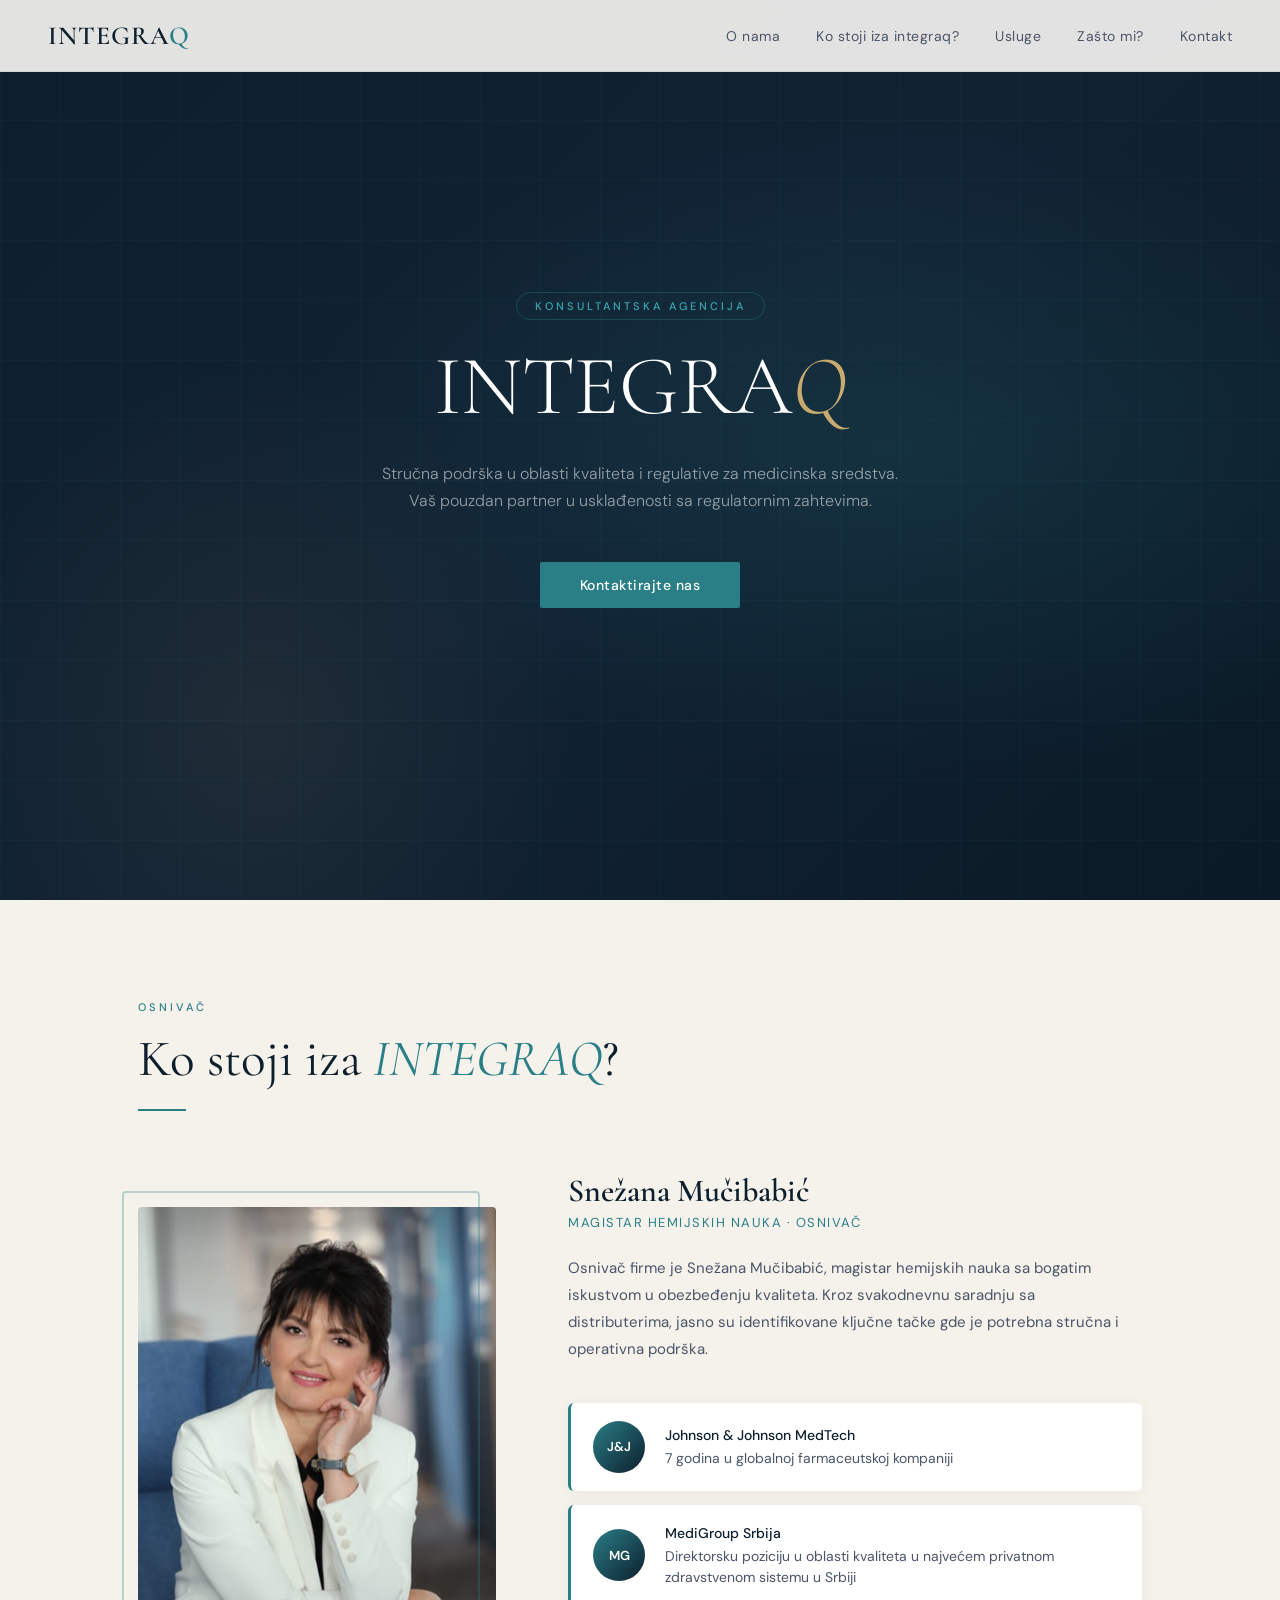
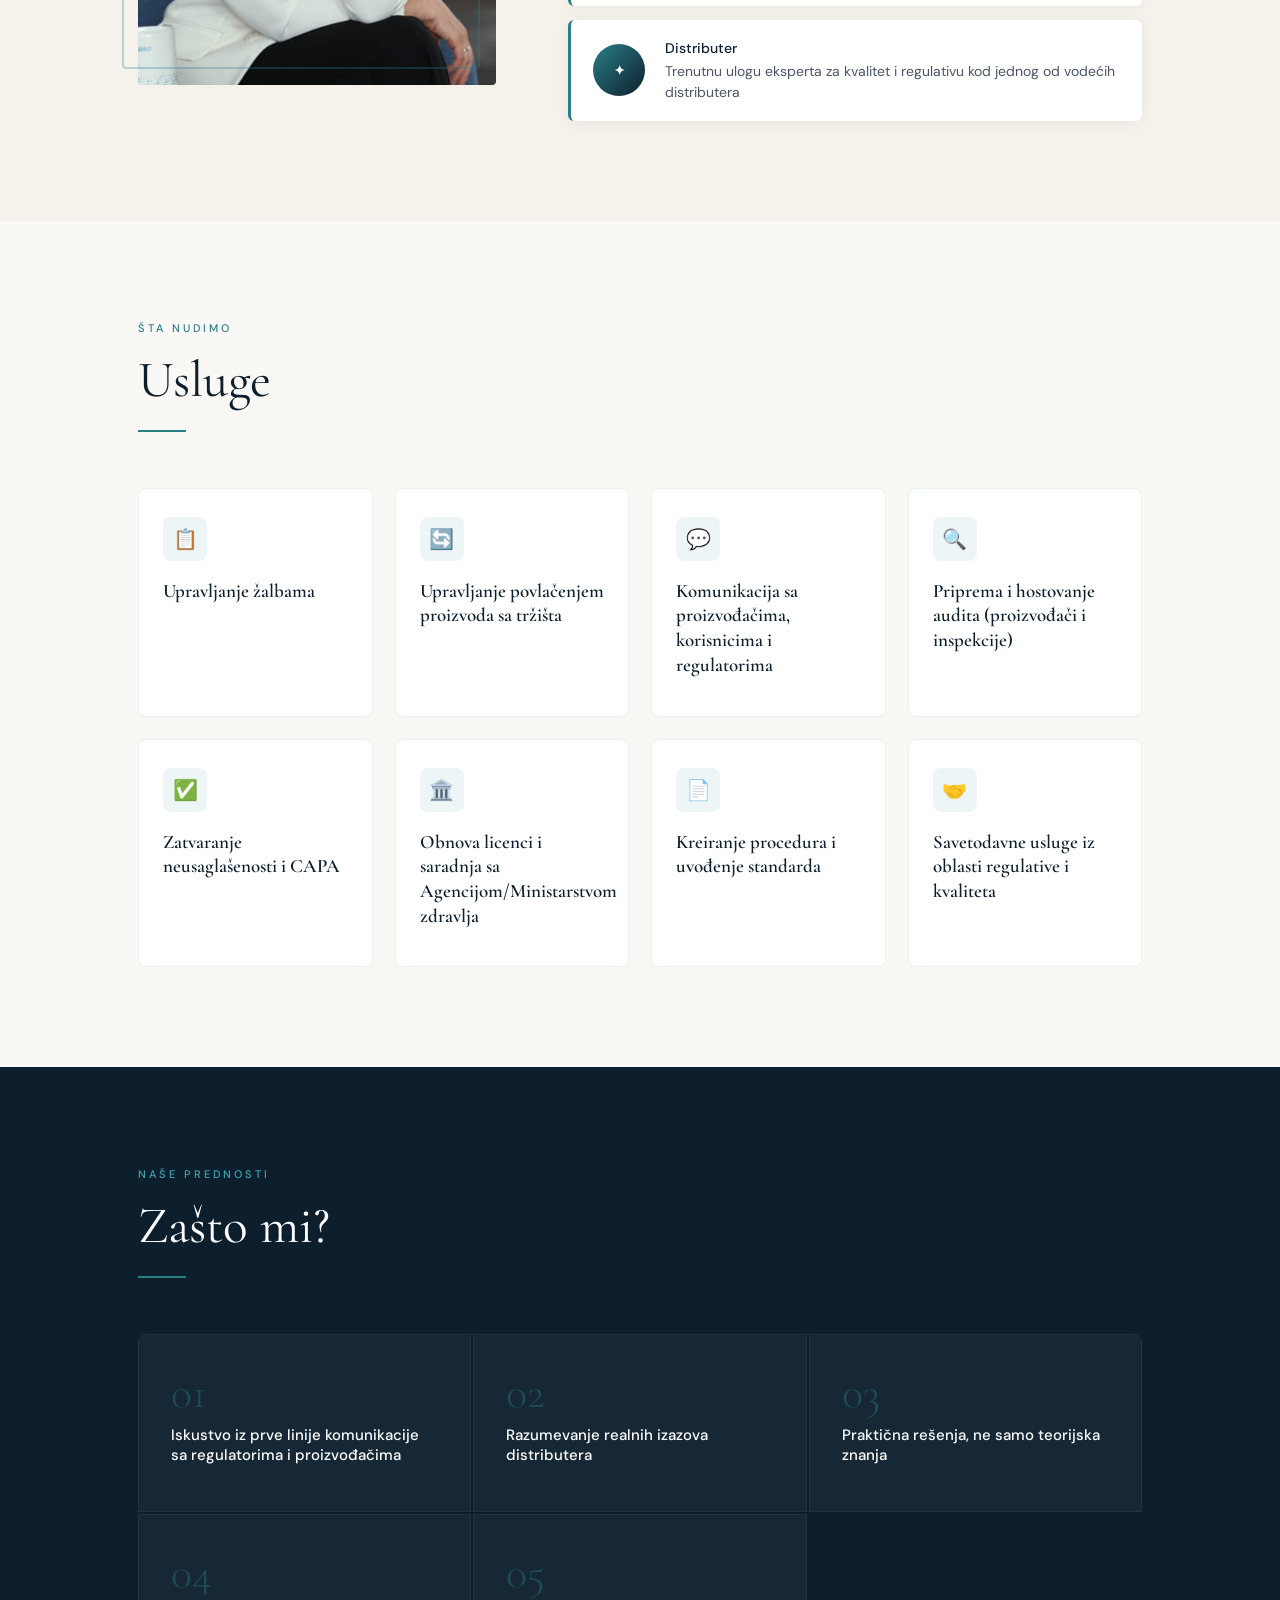
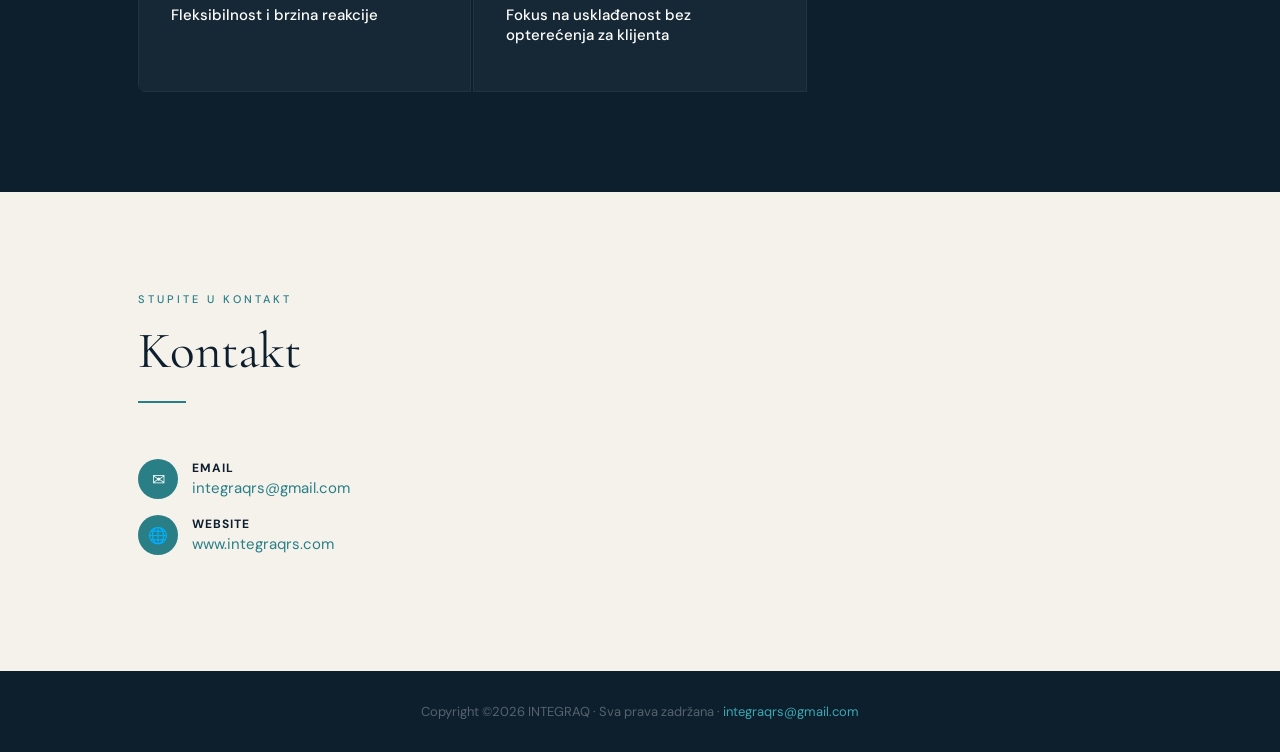
==== index.html @ f55387a4 "Update index.html" ====
<!DOCTYPE html>
<html lang="sr">
<head>
  <!-- Google tag (gtag.js) -->
<script async src="https://www.googletagmanager.com/gtag/js?id=G-PWTQ1GJMKE"></script>
<script>
  window.dataLayer = window.dataLayer || [];
  function gtag(){dataLayer.push(arguments);}
  gtag('js', new Date());

  gtag('config', 'G-PWTQ1GJMKE');
</script>
  <meta charset="UTF-8">
  <meta name="viewport" content="width=device-width, initial-scale=1.0">
  <!--PRIMARY SEO-->
  <title>Integraq – Konsultantska agencija za kvalitet medicinskih sredstava | Beograd</title>
  <meta name="description" content="INTEGRAQ je konsultantska agencija u Beogradu specijalizovana za kvalitet i regulativu medicinskih sredstava. Upravljanje žalbama, CAPA, auditi, obnova licenci i usklađenost sa MDR/IVDR. Kontakt: integraqrs@gmail.com">
  <meta name="keywords" content="medicinska sredstva konsultant Beograd, regulativa medicinska sredstva Srbija, MDR IVDR konsultant, upravljanje kvalitetom medicinska sredstva, CAPA medicinska sredstva, audit medicinska sredstva Beograd, registracija medicinskih sredstava Srbija, QMS medicinska sredstva, INTEGRAQ">
  <meta name="author" content="Snežana Mučibabić – INTEGRAQ">
  <meta name="robots" content="index, follow">
  <meta name="language" content="Serbian">
  <link rel="canonical" href="https://www.integraqrs.com/">
  <!-- OPEN GRAPH -->
  <meta property="og:type" content="website">
  <meta property="og:url" content="https://www.integraqrs.com/">
  <meta property="og:title" content="INTEGRAQ – Konsultantska agencija za medicinska sredstva | Beograd">
  <meta property="og:description" content="Stručna podrška u oblasti kvaliteta i regulative za medicinska sredstva. Vaš pouzdan partner u usklađenosti sa regulatornim zahtevima – Beograd, Srbija.">
  <meta property="og:image" content="https://www.integraqrs.com/slike/integraq_logo.jpg">
  <meta property="og:image:width" content="1200">
  <meta property="og:image:height" content="630">
  <meta property="og:locale" content="sr_RS">
  <meta property="og:site_name" content="INTEGRAQ">
  <!-- TWITTER CARD -->
  <meta name="twitter:card" content="summary_large_image">
  <meta name="twitter:title" content="INTEGRAQ – Konsultantska agencija za medicinska sredstva | Beograd">
  <meta name="twitter:description" content="Stručna podrška u oblasti kvaliteta i regulative za medicinska sredstva. Beograd, Srbija.">
  <meta name="twitter:image" content="https://www.integraqrs.com/slike/integraq_logo.jpg">
 
  <!-- GEO TAGS -->
  <meta name="geo.region" content="RS-00">
  <meta name="geo.placename" content="Beograd, Srbija">
  <meta name="geo.position" content="44.8176;20.4633">
  <meta name="ICBM" content="44.8176, 20.4633">
   <!-- STRUCTURED DATA: LocalBusiness + ProfessionalService -->
  <script type="application/ld+json">
  {
    "@context": "https://schema.org",
    "@graph": [
      {
        "@type": ["ProfessionalService", "LocalBusiness"],
        "@id": "https://www.integraqrs.com/#business",
        "name": "INTEGRAQ Konsultantska agencija",
        "alternateName": "INTEGRAQ",
        "description": "Konsultantska agencija specijalizovana za kvalitet i regulativu medicinskih sredstava. Usluge: upravljanje žalbama, povlačenje proizvoda sa tržišta, priprema audita, zatvaranje neusaglašenosti i CAPA, obnova licenci i saradnja sa Agencijom za lekove i Ministarstvom zdravlja Srbije.",
        "url": "https://www.integraqrs.com",
        "email": "integraqrs@gmail.com",
        "founder": {
          "@type": "Person",
          "name": "Snežana Mučibabić",
          "jobTitle": "Osnivač i glavni konsultant",
          "description": "Magistar hemijskih nauka sa iskustvom u Johnson & Johnson MedTech i MediGroup Srbija"
        },
        "address": {
          "@type": "PostalAddress",
          "addressLocality": "Beograd",
          "addressRegion": "Beograd",
          "addressCountry": "RS"
        },
        "areaServed": [
          { "@type": "Country", "name": "Srbija" },
          { "@type": "City", "name": "Beograd" }
        ],
        "knowsAbout": [
          "MDR – EU Medical Device Regulation",
          "IVDR – In Vitro Diagnostic Regulation",
          "ISO 13485",
          "GMP / GDP",
          "Regulativa medicinskih sredstava Srbija"
        ],
        "image": "https://www.integraqrs.com/slike/integraq_logo.jpg",
        "logo": "https://www.integraqrs.com/slike/integraq_logo_icon.png",
        "sameAs": ["https://www.integraqrs.carrd.co"],
        "inLanguage": "sr"
      },
      {
        "@type": "WebSite",
        "@id": "https://www.integraqrs.com/#website",
        "url": "https://www.integraqrs.com",
        "name": "INTEGRAQ",
        "description": "Konsultantska agencija za kvalitet i regulativu medicinskih sredstava – Beograd, Srbija",
        "inLanguage": "sr",
        "publisher": { "@id": "https://www.integraqrs.com/#business" }
      }
    ]
  }
  </script>
  
  <link rel="icon" type="image/png" href="slike/integraq_logo_icon.png">
  <link rel="stylesheet" href="style.css">
  <link rel="preconnect" href="https://fonts.googleapis.com">
  <link href="https://fonts.googleapis.com/css2?family=Cormorant+Garamond:ital,wght@0,300;0,400;0,600;1,300;1,400&family=DM+Sans:wght@300;400;500&display=swap" rel="stylesheet">
</head>
<body>

<nav id="navbar">
  <a class="nav-brand" href="#oNama">INTEGRA<span>Q</span></a>
  <ul class="nav-links" id="navLinks">
    <li><a href="#oNama">O nama</a></li>
    <li><a href="#koStoji">Ko stoji iza integraq?</a></li>
    <li><a href="#usluge">Usluge</a></li>
    <li><a href="#zastoMi">Zašto mi?</a></li>
    <li><a href="#kontakt">Kontakt</a></li>
  </ul>
  <button class="hamburger" id="hamburger" aria-label="Menu">
    <span></span><span></span><span></span>
  </button>
</nav>

<!-- O NAMA -->
<section id="oNama">
  <div class="hero-bg"></div>
  <div class="hero-grid"></div>
  <div class="hero-content">
    <div class="hero-eyebrow">Konsultantska agencija</div>
    <h1 class="hero-title">INTEGRA<em>Q</em></h1>
    <p class="hero-sub">
      Stručna podrška u oblasti kvaliteta i regulative za medicinska sredstva.<br>
      Vaš pouzdan partner u usklađenosti sa regulatornim zahtevima.
    </p>
    <a href="#kontakt" class="hero-cta">Kontaktirajte nas</a>
  </div>
</section>

<!-- KO STOJI -->
<section id="koStoji">
  <div class="section-inner">
    <div class="section-label">Osnivač</div>
    <h2 class="section-title">Ko stoji iza <em>INTEGRAQ</em>?</h2>
    <div class="divider"></div>
    <div class="founder-grid">
      <div class="founder-photo-wrap">
        <img src="slike/sneza.jpg" alt="Snežana Mučibabić" class="founder-photo"
          onerror="this.style.display='none';this.nextElementSibling.style.display='flex';">
        <div class="founder-photo-placeholder">👩‍🔬</div>
      </div>
      <div>
        <div class="founder-name">Snežana Mučibabić</div>
        <div class="founder-role">Magistar hemijskih nauka · Osnivač</div>
        <p class="founder-bio">
          Osnivač firme je Snežana Mučibabić, magistar hemijskih nauka sa bogatim iskustvom u obezbeđenju kvaliteta. Kroz svakodnevnu saradnju sa distributerima, jasno su identifikovane ključne tačke gde je potrebna stručna i operativna podrška.
        </p>
        <div class="exp-cards">
          <div class="exp-card">
            <img src="" class="exp-logo" alt="J&J"
              onerror="this.style.display='none';this.nextElementSibling.style.display='flex';">
            <div class="exp-logo-placeholder" style="display:none;">J&amp;J</div>
            <div class="exp-text">
              <strong>Johnson &amp; Johnson MedTech</strong>
              7 godina u globalnoj farmaceutskoj kompaniji
            </div>
          </div>
          <div class="exp-card">
            <img src="" class="exp-logo" alt="MediGroup"
              onerror="this.style.display='none';this.nextElementSibling.style.display='flex';">
            <div class="exp-logo-placeholder" style="display:none;">MG</div>
            <div class="exp-text">
              <strong>MediGroup Srbija</strong>
              Direktorsku poziciju u oblasti kvaliteta u najvećem privatnom zdravstvenom sistemu u Srbiji
            </div>
          </div>
          <div class="exp-card">
            <img src="slike/Warranty.png" class="exp-logo" alt="Distributer"
              onerror="this.style.display='none';this.nextElementSibling.style.display='flex';">
            <div class="exp-logo-placeholder" style="display:none;">✦</div>
            <div class="exp-text">
              <strong>Distributer</strong>
              Trenutnu ulogu eksperta za kvalitet i regulativu kod jednog od vodećih distributera
            </div>
          </div>
        </div>
      </div>
    </div>
  </div>
</section>

<!-- USLUGE -->
<section id="usluge">
  <div class="section-inner">
    <div class="section-label">Šta nudimo</div>
    <h2 class="section-title">Usluge</h2>
    <div class="divider"></div>
    <div class="services-grid">
      <div class="service-card">
        <div class="service-icon">📋</div>
        <div class="service-name">Upravljanje žalbama</div>

      </div>
      <div class="service-card">
        <div class="service-icon">🔄</div>
        <div class="service-name">Upravljanje povlačenjem proizvoda sa tržišta</div>
      </div>
      <div class="service-card">
        <div class="service-icon">💬</div>
        <div class="service-name">Komunikacija sa proizvođačima, korisnicima i regulatorima</div>
      </div>
      <div class="service-card">
        <div class="service-icon">🔍</div>
        <div class="service-name">Priprema i hostovanje audita (proizvođači i inspekcije)</div>
      </div>
      <div class="service-card">
        <div class="service-icon">✅</div>
        <div class="service-name">Zatvaranje neusaglašenosti i CAPA</div>
      </div>
      <div class="service-card">
        <div class="service-icon">🏛️</div>
        <div class="service-name">Obnova licenci i saradnja sa Agencijom/Ministarstvom zdravlja</div>
      </div>
      <div class="service-card">
        <div class="service-icon">📄</div>
        <div class="service-name">Kreiranje procedura i uvođenje standarda</div>
      </div>
      <div class="service-card">
        <div class="service-icon">🤝</div>
        <div class="service-name">Savetodavne usluge iz oblasti regulative i kvaliteta</div>
      </div>
    </div>
  </div>
</section>

<!-- ZASTO MI -->
<section id="zastoMi">
  <div class="section-inner">
    <div class="section-label">Naše prednosti</div>
    <h2 class="section-title">Zašto mi?</h2>
    <div class="divider"></div>
    <div class="why-grid">
      <div class="why-item">
        <div class="why-num">01</div>
        <div class="why-title">Iskustvo iz prve linije komunikacije sa regulatorima i proizvođačima</div>
        <p class="why-desc"></p>
      </div>
      <div class="why-item">
        <div class="why-num">02</div>
        <div class="why-title">Razumevanje realnih izazova distributera</div>
        <p class="why-desc"></p>
      </div>
      <div class="why-item">
        <div class="why-num">03</div>
        <div class="why-title">Praktična rešenja, ne samo teorijska znanja</div>
        <p class="why-desc"></p>
      </div>
      <div class="why-item">
        <div class="why-num">04</div>
        <div class="why-title">Fleksibilnost i brzina reakcije</div>
        <p class="why-desc"></p>
      </div>
      <div class="why-item">
        <div class="why-num">05</div>
        <div class="why-title">Fokus na usklađenost bez opterećenja za klijenta</div>
        <p class="why-desc"></p>
      </div>
    </div>
  </div>
</section>

<!-- KONTAKT -->
<section id="kontakt">
  <div class="section-inner">
    <div class="section-label">Stupite u kontakt</div>
    <h2 class="section-title">Kontakt</h2>
    <div class="divider"></div>
    <div class="contact-layout">
      <div>
        <div class="contact-detail">
          <div class="contact-icon">✉</div>
          <div class="contact-detail-text">
            <strong>Email</strong>
            <a href="mailto:integraqrs@gmail.com">integraqrs@gmail.com</a>
          </div>
        </div>
        <div class="contact-detail">
          <div class="contact-icon">🌐</div>
          <div class="contact-detail-text">
            <strong>Website</strong>
            <a href="https://www.integraqrs.com" target="_blank">www.integraqrs.com</a>
          </div>
        </div>
      </div>


    </div>
  </div>
</section>

<footer>
  <p>Copyright ©2026 INTEGRAQ · Sva prava zadržana · <a  href="mailto:integraqrs@gmail.com" target="_blank">integraqrs@gmail.com</a></p>
</footer>

<script>

</script>

<script src="script.js"></script>
</body>
</html>
---- style.css ----
:root {
      --navy: #0d1f2d;
      --teal: #2a7f87;
      --teal-light: #3aa8b2;
      --cream: #f5f1eb;
      --warm-white: #faf8f5;
      --gold: #c8a96e;
      --text-mid: #4a5568;
    }
    * { margin: 0; padding: 0; box-sizing: border-box; }
    html { scroll-behavior: smooth; }
    body { font-family: 'DM Sans', sans-serif; background: var(--warm-white); color: var(--navy); overflow-x: hidden; }

    nav {
      position: fixed; top: 0; left: 0; right: 0; z-index: 100;
      padding: 0 48px; height: 72px;
      display: flex; align-items: center; justify-content: space-between;
      background: rgba(250,248,245,0.9); backdrop-filter: blur(12px);
      border-bottom: 1px solid rgba(42,127,135,0.12);
      transition: box-shadow 0.3s;
    }
    nav.scrolled { box-shadow: 0 4px 32px rgba(13,31,45,0.08); }
    .nav-brand { font-family: 'Cormorant Garamond', serif; font-size: 26px; font-weight: 600; color: var(--navy); letter-spacing: 1px; text-decoration: none; }
    .nav-brand span { color: var(--teal); }
    .nav-links { display: flex; gap: 36px; list-style: none; }
    .nav-links a { text-decoration: none; font-size: 14px; color: var(--text-mid); letter-spacing: 0.5px; position: relative; transition: color 0.2s; }
    .nav-links a::after { content: ''; position: absolute; bottom: -3px; left: 0; width: 0; height: 1.5px; background: var(--teal); transition: width 0.25s ease; }
    .nav-links a:hover { color: var(--teal); }
    .nav-links a:hover::after { width: 100%; }
    .hamburger { display: none; flex-direction: column; gap: 5px; cursor: pointer; background: none; border: none; padding: 4px; }
    .hamburger span { display: block; width: 24px; height: 2px; background: var(--navy); }

    #oNama { min-height: 100vh; display: flex; align-items: center; justify-content: center; position: relative; overflow: hidden; background: var(--navy); }
    .hero-bg { position: absolute; inset: 0; background: radial-gradient(ellipse 80% 60% at 70% 50%, rgba(42,127,135,0.18) 0%, transparent 60%), radial-gradient(ellipse 50% 80% at 20% 80%, rgba(200,169,110,0.08) 0%, transparent 50%), linear-gradient(135deg, #0d1f2d 0%, #112233 50%, #0a1a26 100%); }
    .hero-grid { position: absolute; inset: 0; background-image: linear-gradient(rgba(42,127,135,0.06) 1px, transparent 1px), linear-gradient(90deg, rgba(42,127,135,0.06) 1px, transparent 1px); background-size: 60px 60px; }
    .hero-content { position: relative; z-index: 2; text-align: center; padding: 0 24px; max-width: 760px; animation: heroFade 1.2s ease both; }
    @keyframes heroFade { from { opacity: 0; transform: translateY(32px); } to { opacity: 1; transform: translateY(0); } }
    .hero-eyebrow { display: inline-block; font-size: 11px; font-weight: 500; letter-spacing: 3px; text-transform: uppercase; color: var(--teal-light); margin-bottom: 20px; border: 1px solid rgba(42,127,135,0.4); padding: 6px 18px; border-radius: 20px; }
    .hero-title { font-family: 'Cormorant Garamond', serif; font-size: clamp(48px,7vw,84px); font-weight: 300; color: #fff; line-height: 1.1; margin-bottom: 28px; letter-spacing: -0.5px; }
    .hero-title em { font-style: italic; color: var(--gold); }
    .hero-sub { font-size: 16px; color: rgba(255,255,255,0.55); line-height: 1.7; max-width: 540px; margin: 0 auto 48px; font-weight: 300; }
    .hero-cta { display: inline-block; background: var(--teal); color: #fff; text-decoration: none; padding: 14px 40px; font-size: 14px; font-weight: 500; letter-spacing: 0.5px; border-radius: 2px; transition: background 0.2s, transform 0.2s; }
    .hero-cta:hover { background: var(--teal-light); transform: translateY(-2px); }
    @keyframes bob { 0%,100% { transform: translateX(-50%) translateY(0); } 50% { transform: translateX(-50%) translateY(6px); } }

    section { padding: 100px 0; }
    .section-inner { max-width: 1100px; margin: 0 auto; padding: 0 48px; }
    .section-label { font-size: 11px; font-weight: 500; letter-spacing: 3px; text-transform: uppercase; color: var(--teal); margin-bottom: 16px; }
    .section-title { font-family: 'Cormorant Garamond', serif; font-size: clamp(36px,4vw,54px); font-weight: 400; color: var(--navy); line-height: 1.15; margin-bottom: 20px; }
    .section-title em { font-style: italic; color: var(--teal); }
    .divider { width: 48px; height: 2px; background: var(--teal); margin: 16px 0 32px; }

    #koStoji { background: var(--cream); }
    .founder-grid { display: grid; grid-template-columns: 1fr 1.6fr; gap: 72px; align-items: center; margin-top: 60px; }
    .founder-photo-wrap { position: relative; }
    .founder-photo-wrap::before { content: ''; position: absolute; top: -16px; left: -16px; right: 16px; bottom: 16px; border: 2px solid var(--teal); border-radius: 4px; opacity: 0.3; }
    .founder-photo { width: 100%; aspect-ratio: 3/4; object-fit: cover; object-position: top; border-radius: 4px; display: block; }
    .founder-photo-placeholder { width: 100%; aspect-ratio: 3/4; background: linear-gradient(135deg, #c8d8e0 0%, #a8c4cc 100%); border-radius: 4px; display: none; align-items: center; justify-content: center; font-size: 64px; }
    .founder-name { font-family: 'Cormorant Garamond', serif; font-size: 32px; font-weight: 600; color: var(--navy); margin-bottom: 4px; }
    .founder-role { font-size: 13px; color: var(--teal); letter-spacing: 1.5px; text-transform: uppercase; margin-bottom: 24px; }
    .founder-bio { font-size: 15px; color: var(--text-mid); line-height: 1.8; margin-bottom: 40px; }
    .exp-cards { display: flex; flex-direction: column; gap: 14px; }
    .exp-card { display: flex; align-items: center; gap: 20px; background: white; border-radius: 6px; padding: 18px 22px; border-left: 3px solid var(--teal); box-shadow: 0 2px 16px rgba(13,31,45,0.05); transition: transform 0.2s, box-shadow 0.2s; }
    .exp-card:hover { transform: translateX(4px); box-shadow: 0 4px 24px rgba(13,31,45,0.1); }
    .exp-logo { width: 52px; height: 52px; border-radius: 50%; object-fit: contain; background: #f0f0f0; padding: 6px; flex-shrink: 0; }
    .exp-logo-placeholder { width: 52px; height: 52px; border-radius: 50%; background: linear-gradient(135deg, var(--teal), var(--navy)); flex-shrink: 0; display: flex; align-items: center; justify-content: center; color: white; font-weight: 600; font-size: 13px; }
    .exp-text { font-size: 14px; color: var(--text-mid); line-height: 1.5; }
    .exp-text strong { display: block; color: var(--navy); font-weight: 500; margin-bottom: 2px; }

    #usluge { background: var(--warm-white); }
    .services-grid { display: grid; grid-template-columns: repeat(4,1fr); gap: 22px; margin-top: 56px; }
    .service-card { background: white; border-radius: 8px; padding: 28px 24px; border: 1px solid rgba(42,127,135,0.1); position: relative; overflow: hidden; transition: transform 0.25s, box-shadow 0.25s; }
    .service-card::before { content: ''; position: absolute; top: 0; left: 0; right: 0; height: 3px; background: linear-gradient(90deg, var(--teal), var(--teal-light)); transform: scaleX(0); transform-origin: left; transition: transform 0.3s ease; }
    .service-card:hover { transform: translateY(-5px); box-shadow: 0 16px 40px rgba(13,31,45,0.1); }
    .service-card:hover::before { transform: scaleX(1); }
    .service-icon { width: 44px; height: 44px; background: rgba(42,127,135,0.08); border-radius: 8px; display: flex; align-items: center; justify-content: center; margin-bottom: 18px; font-size: 20px; }
    .service-name { font-family: 'Cormorant Garamond', serif; font-size: 19px; font-weight: 600; color: var(--navy); margin-bottom: 10px; line-height: 1.3; }
    .service-desc { font-size: 13px; color: var(--text-mid); line-height: 1.7; }

    #zastoMi { background: var(--navy); }
    #zastoMi .section-label { color: var(--teal-light); }
    #zastoMi .section-title { color: white; }
    #zastoMi .divider { background: var(--teal); }
    .why-grid { display: grid; grid-template-columns: repeat(3,1fr); gap: 2px; margin-top: 56px; border-radius: 8px; overflow: hidden; }
    .why-item { background: rgba(255,255,255,0.04); padding: 36px 32px; border: 1px solid rgba(255,255,255,0.05); transition: background 0.2s; }
    .why-item:hover { background: rgba(42,127,135,0.1); }
    .why-num { font-family: 'Cormorant Garamond', serif; font-size: 44px; font-weight: 300; color: var(--teal); opacity: 0.4; line-height: 1; margin-bottom: 10px; }
    .why-title { font-size: 15px; font-weight: 500; color: white; margin-bottom: 10px; }
    .why-desc { font-size: 13px; color: rgba(255,255,255,0.45); line-height: 1.7; }

    #kontakt { background: var(--cream);}
    .contact-layout { display: grid; grid-template-columns: 1fr 1fr; gap: 80px; margin-top: 56px; align-items: start; }
    .contact-intro { font-size: 15px; color: var(--text-mid); line-height: 1.8; margin-bottom: 36px; }
    .contact-detail { display: flex; align-items: center; gap: 14px; margin-bottom: 16px; }
    .contact-icon { width: 40px; height: 40px; background: var(--teal); border-radius: 50%; display: flex; align-items: center; justify-content: center; color: white; font-size: 16px; flex-shrink: 0; }
    .contact-detail-text { font-size: 15px; color: var(--text-mid); }
    .contact-detail-text strong { display: block; color: var(--navy); font-size: 12px; text-transform: uppercase; letter-spacing: 1px; margin-bottom: 2px; }
    .contact-detail-text a { color: var(--teal); text-decoration: none; }
    .contact-detail-text a:hover { text-decoration: underline; }
    .contact-form { background: white; padding: 40px; border-radius: 8px; box-shadow: 0 4px 32px rgba(13,31,45,0.06); }
    .form-group { margin-bottom: 20px; }
    .form-group label { display: block; font-size: 11px; font-weight: 500; letter-spacing: 1px; text-transform: uppercase; color: var(--text-mid); margin-bottom: 8px; }
    .form-group input, .form-group textarea { width: 100%; padding: 12px 16px; border: 1.5px solid rgba(42,127,135,0.2); border-radius: 4px; font-family: 'DM Sans', sans-serif; font-size: 15px; color: var(--navy); background: var(--warm-white); outline: none; transition: border-color 0.2s; }
    .form-group input:focus, .form-group textarea:focus { border-color: var(--teal); background: white; }
    .form-group textarea { height: 120px; resize: vertical; }
    .btn-send { width: 100%; background: var(--navy); color: white; border: none; padding: 15px; font-family: 'DM Sans', sans-serif; font-size: 13px; font-weight: 500; letter-spacing: 1.5px; text-transform: uppercase; border-radius: 4px; cursor: pointer; transition: background 0.2s; }
    .btn-send:hover { background: var(--teal); }

    footer { background: var(--navy); color: rgba(255,255,255,0.3); text-align: center; padding: 32px; font-size: 13px; }
    footer a { color: var(--teal-light); text-decoration: none; }

    @media (max-width: 900px) {
      .services-grid { grid-template-columns: repeat(2,1fr); }
      .why-grid { grid-template-columns: repeat(2,1fr); }
    }
    @media (max-width: 768px) {
      nav { padding: 0 24px; }
      .nav-links { display: none; position: fixed; top: 72px; left: 0; right: 0; background: var(--warm-white); flex-direction: column; padding: 24px; gap: 20px; border-bottom: 1px solid rgba(42,127,135,0.1); box-shadow: 0 8px 32px rgba(13,31,45,0.1); z-index: 99; }
      .nav-links.open { display: flex; }
      .hamburger { display: flex; }
      .section-inner { padding: 0 24px; }
      section { padding: 72px 0; }
      .founder-grid { grid-template-columns: 1fr; gap: 40px; }
      .founder-photo-wrap { max-width: 280px; margin: 0 auto; }
      .services-grid { grid-template-columns: 1fr; }
      .why-grid { grid-template-columns: 1fr; }
      .contact-layout { grid-template-columns: 1fr; gap: 40px; }
    }
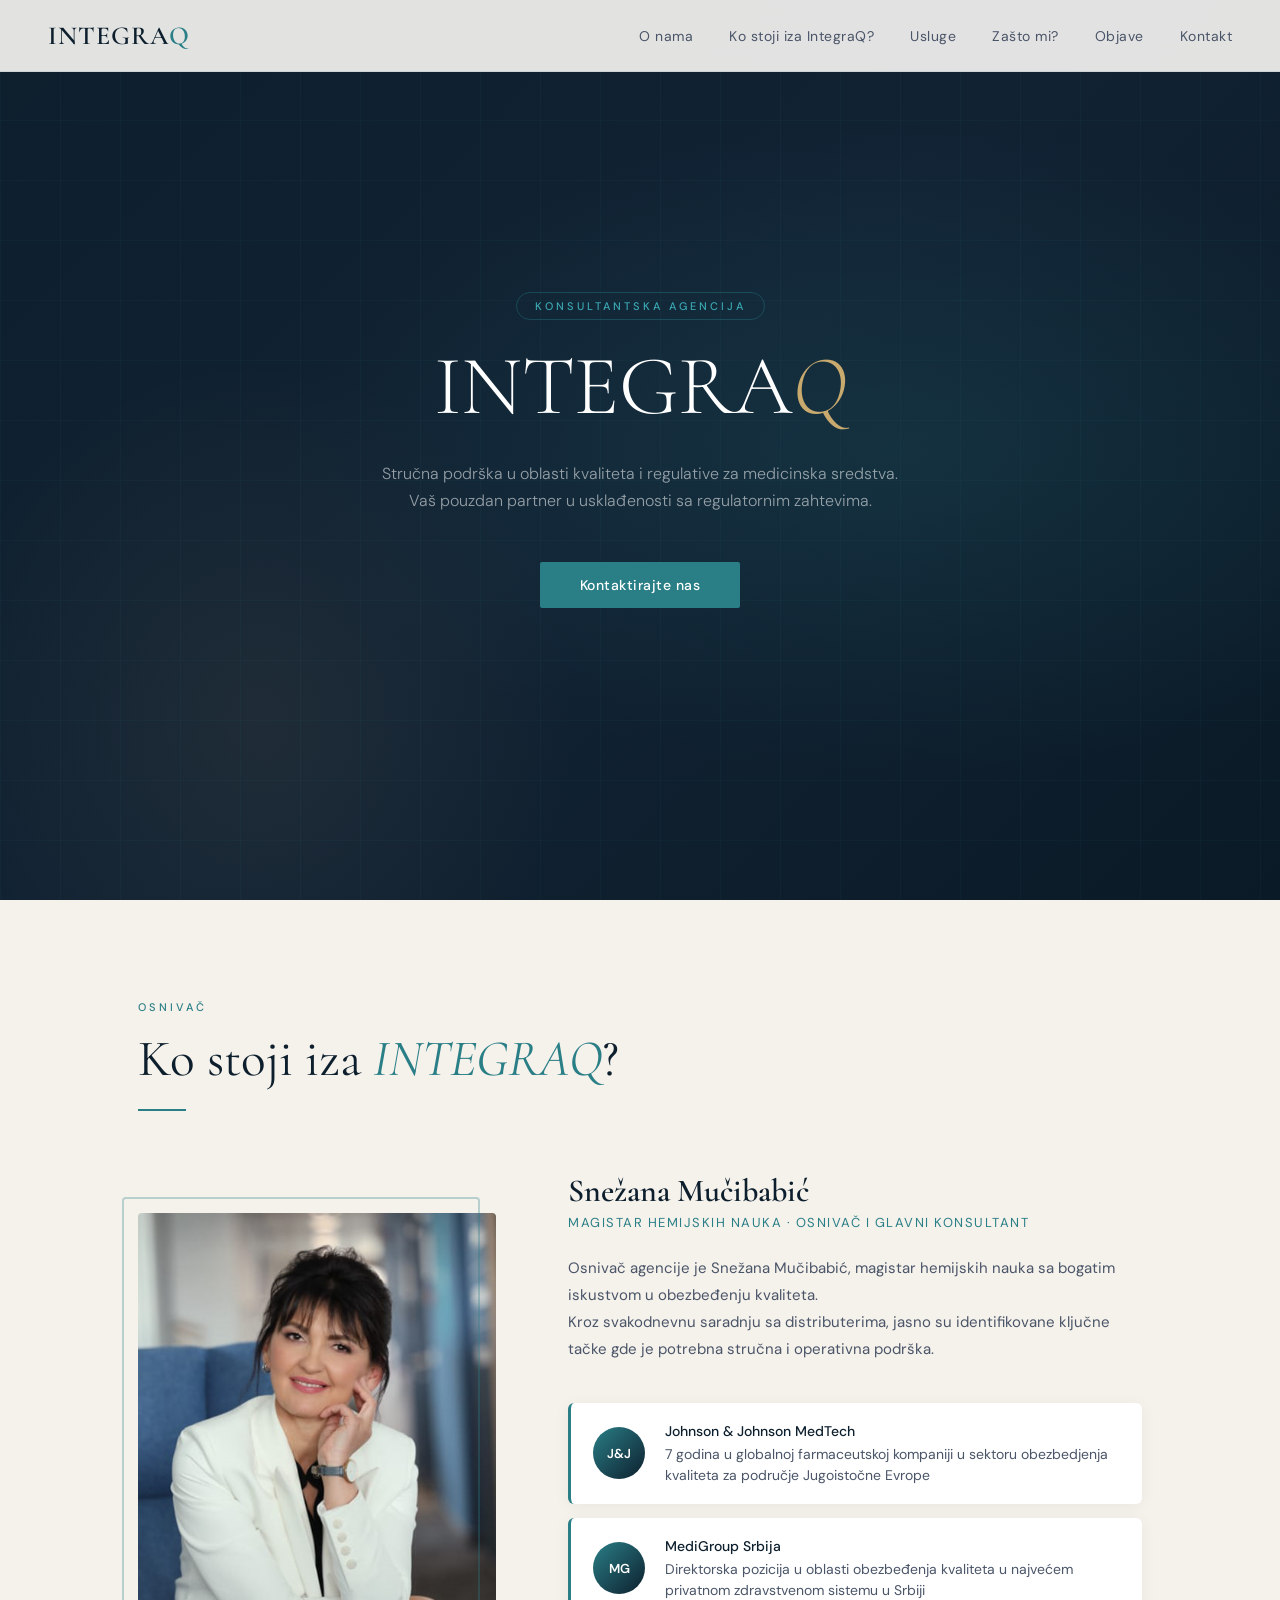
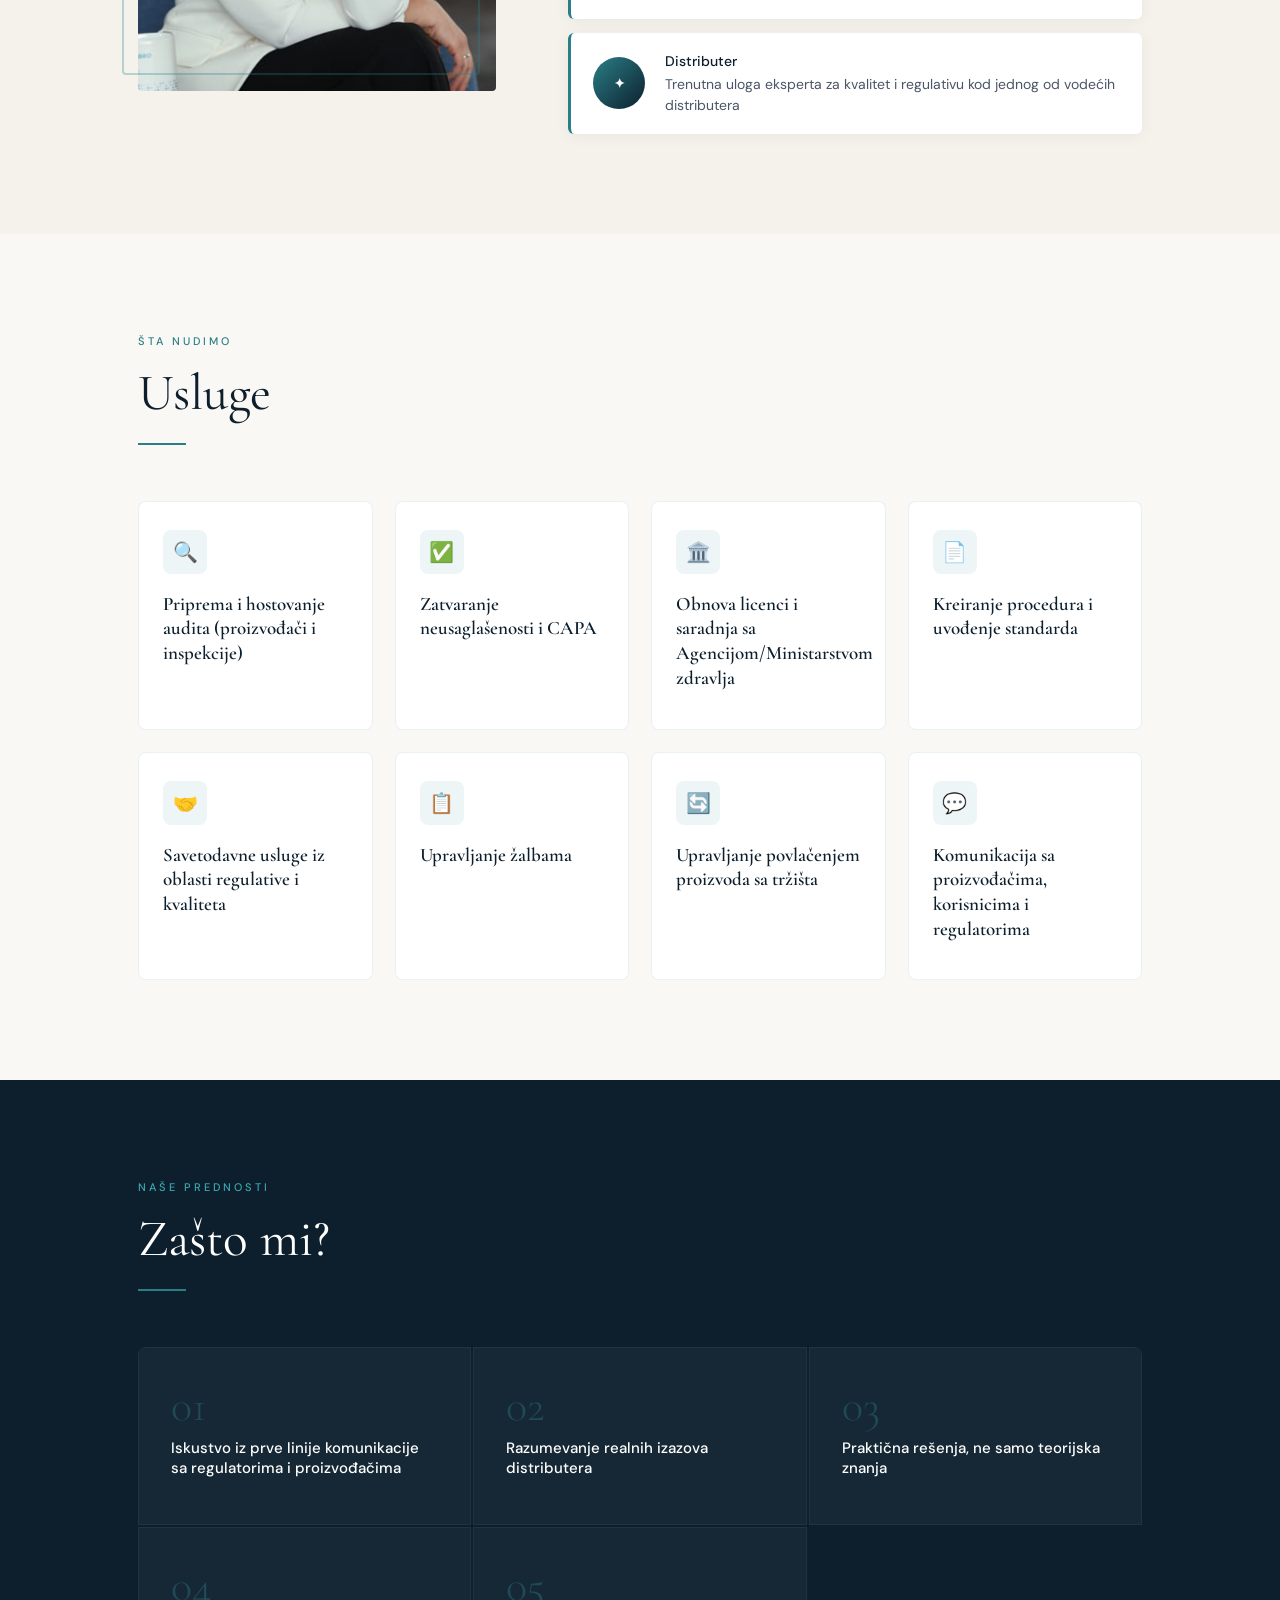
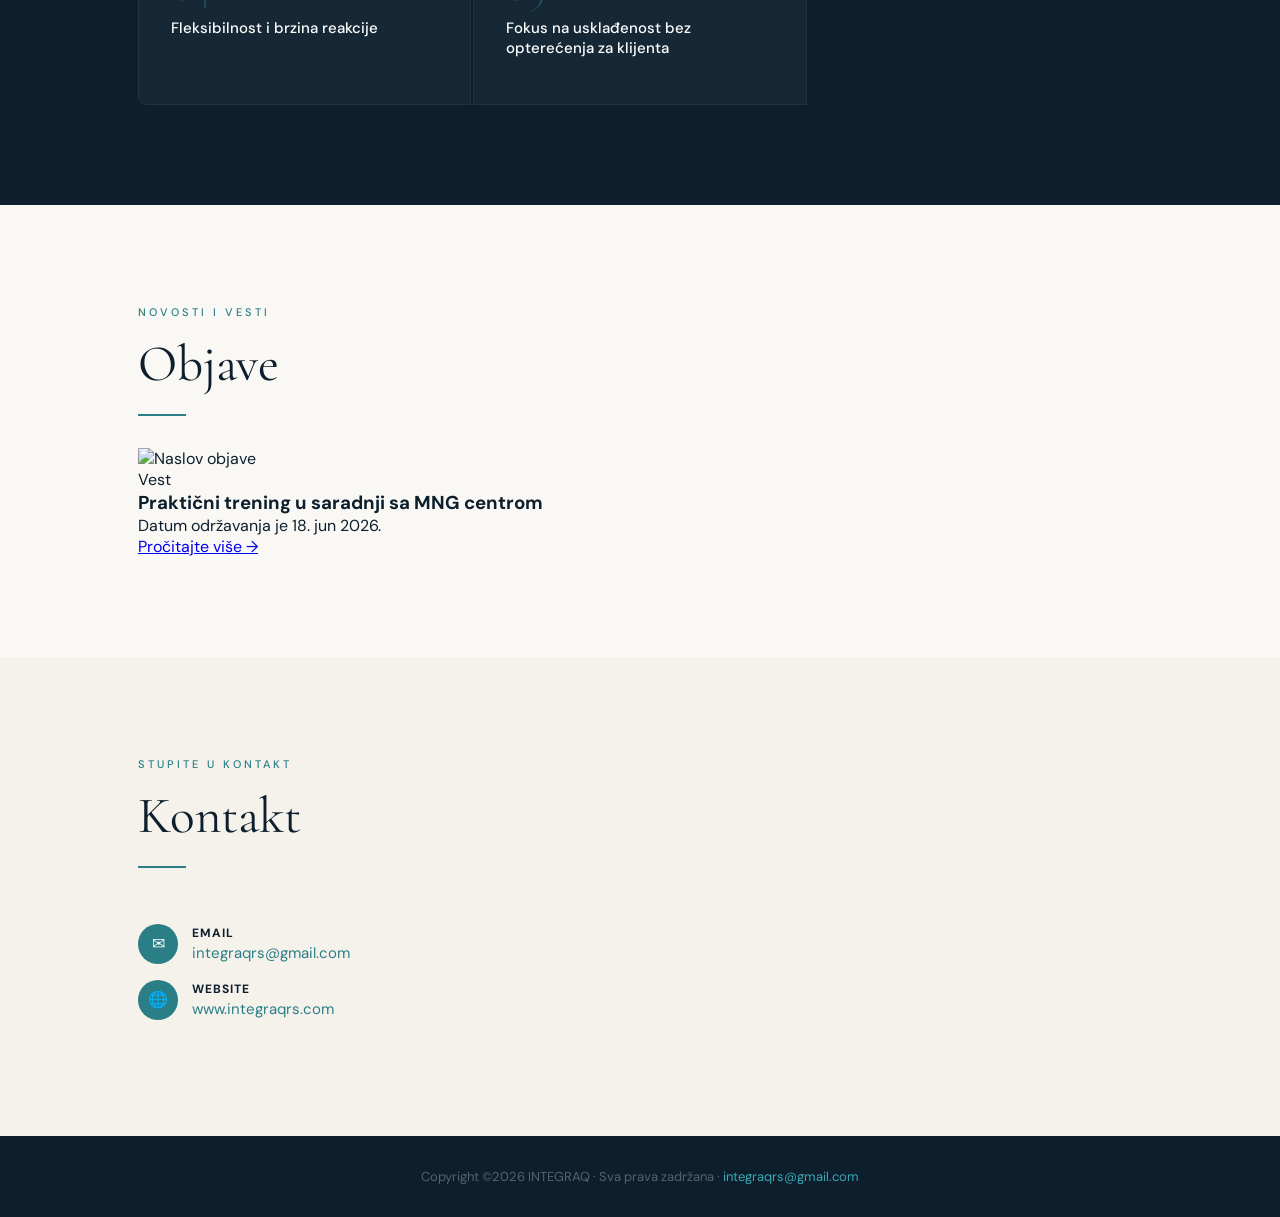
==== commit 795ed5a1: "Update index.html" ====
--- a/index.html
+++ b/index.html
@@ -1,21 +1,24 @@
 <!DOCTYPE html>
 <html lang="sr">
+
 <head>
   <!-- Google tag (gtag.js) -->
-<script async src="https://www.googletagmanager.com/gtag/js?id=G-PWTQ1GJMKE"></script>
-<script>
-  window.dataLayer = window.dataLayer || [];
-  function gtag(){dataLayer.push(arguments);}
-  gtag('js', new Date());
-
-  gtag('config', 'G-PWTQ1GJMKE');
-</script>
+  <script async src="https://www.googletagmanager.com/gtag/js?id=G-PWTQ1GJMKE"></script>
+  <script>
+    window.dataLayer = window.dataLayer || [];
+    function gtag() { dataLayer.push(arguments); }
+    gtag('js', new Date());
+
+    gtag('config', 'G-PWTQ1GJMKE');
+  </script>
   <meta charset="UTF-8">
   <meta name="viewport" content="width=device-width, initial-scale=1.0">
   <!--PRIMARY SEO-->
   <title>Integraq – Konsultantska agencija za kvalitet medicinskih sredstava | Beograd</title>
-  <meta name="description" content="INTEGRAQ je konsultantska agencija u Beogradu specijalizovana za kvalitet i regulativu medicinskih sredstava. Upravljanje žalbama, CAPA, auditi, obnova licenci i usklađenost sa MDR/IVDR. Kontakt: integraqrs@gmail.com">
-  <meta name="keywords" content="medicinska sredstva konsultant Beograd, regulativa medicinska sredstva Srbija, MDR IVDR konsultant, upravljanje kvalitetom medicinska sredstva, CAPA medicinska sredstva, audit medicinska sredstva Beograd, registracija medicinskih sredstava Srbija, QMS medicinska sredstva, INTEGRAQ">
+  <meta name="description"
+    content="INTEGRAQ je konsultantska agencija u Beogradu specijalizovana za kvalitet i regulativu medicinskih sredstava. Upravljanje žalbama, CAPA, auditi, obnova licenci i usklađenost sa MDR/IVDR. Kontakt: integraqrs@gmail.com">
+  <meta name="keywords"
+    content="medicinska sredstva konsultant Beograd, regulativa medicinska sredstva Srbija, MDR IVDR konsultant, upravljanje kvalitetom medicinska sredstva, CAPA medicinska sredstva, audit medicinska sredstva Beograd, registracija medicinskih sredstava Srbija, QMS medicinska sredstva, INTEGRAQ">
   <meta name="author" content="Snežana Mučibabić – INTEGRAQ">
   <meta name="robots" content="index, follow">
   <meta name="language" content="Serbian">
@@ -24,7 +27,8 @@
   <meta property="og:type" content="website">
   <meta property="og:url" content="https://www.integraqrs.com/">
   <meta property="og:title" content="INTEGRAQ – Konsultantska agencija za medicinska sredstva | Beograd">
-  <meta property="og:description" content="Stručna podrška u oblasti kvaliteta i regulative za medicinska sredstva. Vaš pouzdan partner u usklađenosti sa regulatornim zahtevima – Beograd, Srbija.">
+  <meta property="og:description"
+    content="Stručna podrška u oblasti kvaliteta i regulative za medicinska sredstva. Vaš pouzdan partner u usklađenosti sa regulatornim zahtevima – Beograd, Srbija.">
   <meta property="og:image" content="https://www.integraqrs.com/slike/integraq_logo.jpg">
   <meta property="og:image:width" content="1200">
   <meta property="og:image:height" content="630">
@@ -33,15 +37,16 @@
   <!-- TWITTER CARD -->
   <meta name="twitter:card" content="summary_large_image">
   <meta name="twitter:title" content="INTEGRAQ – Konsultantska agencija za medicinska sredstva | Beograd">
-  <meta name="twitter:description" content="Stručna podrška u oblasti kvaliteta i regulative za medicinska sredstva. Beograd, Srbija.">
+  <meta name="twitter:description"
+    content="Stručna podrška u oblasti kvaliteta i regulative za medicinska sredstva. Beograd, Srbija.">
   <meta name="twitter:image" content="https://www.integraqrs.com/slike/integraq_logo.jpg">
- 
+
   <!-- GEO TAGS -->
   <meta name="geo.region" content="RS-00">
   <meta name="geo.placename" content="Beograd, Srbija">
   <meta name="geo.position" content="44.8176;20.4633">
   <meta name="ICBM" content="44.8176, 20.4633">
-   <!-- STRUCTURED DATA: LocalBusiness + ProfessionalService -->
+  <!-- STRUCTURED DATA: LocalBusiness + ProfessionalService -->
   <script type="application/ld+json">
   {
     "@context": "https://schema.org",
@@ -94,212 +99,261 @@
     ]
   }
   </script>
-  
+
   <link rel="icon" type="image/png" href="slike/integraq_logo_icon.png">
   <link rel="stylesheet" href="style.css">
   <link rel="preconnect" href="https://fonts.googleapis.com">
-  <link href="https://fonts.googleapis.com/css2?family=Cormorant+Garamond:ital,wght@0,300;0,400;0,600;1,300;1,400&family=DM+Sans:wght@300;400;500&display=swap" rel="stylesheet">
+  <link
+    href="https://fonts.googleapis.com/css2?family=Cormorant+Garamond:ital,wght@0,300;0,400;0,600;1,300;1,400&family=DM+Sans:wght@300;400;500&display=swap"
+    rel="stylesheet">
 </head>
+
 <body>
 
-<nav id="navbar">
-  <a class="nav-brand" href="#oNama">INTEGRA<span>Q</span></a>
-  <ul class="nav-links" id="navLinks">
-    <li><a href="#oNama">O nama</a></li>
-    <li><a href="#koStoji">Ko stoji iza integraq?</a></li>
-    <li><a href="#usluge">Usluge</a></li>
-    <li><a href="#zastoMi">Zašto mi?</a></li>
-    <li><a href="#kontakt">Kontakt</a></li>
-  </ul>
-  <button class="hamburger" id="hamburger" aria-label="Menu">
-    <span></span><span></span><span></span>
-  </button>
-</nav>
-
-<!-- O NAMA -->
-<section id="oNama">
-  <div class="hero-bg"></div>
-  <div class="hero-grid"></div>
-  <div class="hero-content">
-    <div class="hero-eyebrow">Konsultantska agencija</div>
-    <h1 class="hero-title">INTEGRA<em>Q</em></h1>
-    <p class="hero-sub">
-      Stručna podrška u oblasti kvaliteta i regulative za medicinska sredstva.<br>
-      Vaš pouzdan partner u usklađenosti sa regulatornim zahtevima.
-    </p>
-    <a href="#kontakt" class="hero-cta">Kontaktirajte nas</a>
-  </div>
-</section>
-
-<!-- KO STOJI -->
-<section id="koStoji">
-  <div class="section-inner">
-    <div class="section-label">Osnivač</div>
-    <h2 class="section-title">Ko stoji iza <em>INTEGRAQ</em>?</h2>
-    <div class="divider"></div>
-    <div class="founder-grid">
-      <div class="founder-photo-wrap">
-        <img src="slike/sneza.jpg" alt="Snežana Mučibabić" class="founder-photo"
-          onerror="this.style.display='none';this.nextElementSibling.style.display='flex';">
-        <div class="founder-photo-placeholder">👩‍🔬</div>
-      </div>
-      <div>
-        <div class="founder-name">Snežana Mučibabić</div>
-        <div class="founder-role">Magistar hemijskih nauka · Osnivač</div>
-        <p class="founder-bio">
-          Osnivač firme je Snežana Mučibabić, magistar hemijskih nauka sa bogatim iskustvom u obezbeđenju kvaliteta. Kroz svakodnevnu saradnju sa distributerima, jasno su identifikovane ključne tačke gde je potrebna stručna i operativna podrška.
-        </p>
-        <div class="exp-cards">
-          <div class="exp-card">
-            <img src="" class="exp-logo" alt="J&J"
-              onerror="this.style.display='none';this.nextElementSibling.style.display='flex';">
-            <div class="exp-logo-placeholder" style="display:none;">J&amp;J</div>
-            <div class="exp-text">
-              <strong>Johnson &amp; Johnson MedTech</strong>
-              7 godina u globalnoj farmaceutskoj kompaniji
-            </div>
-          </div>
-          <div class="exp-card">
-            <img src="" class="exp-logo" alt="MediGroup"
-              onerror="this.style.display='none';this.nextElementSibling.style.display='flex';">
-            <div class="exp-logo-placeholder" style="display:none;">MG</div>
-            <div class="exp-text">
-              <strong>MediGroup Srbija</strong>
-              Direktorsku poziciju u oblasti kvaliteta u najvećem privatnom zdravstvenom sistemu u Srbiji
-            </div>
-          </div>
-          <div class="exp-card">
-            <img src="slike/Warranty.png" class="exp-logo" alt="Distributer"
-              onerror="this.style.display='none';this.nextElementSibling.style.display='flex';">
-            <div class="exp-logo-placeholder" style="display:none;">✦</div>
-            <div class="exp-text">
-              <strong>Distributer</strong>
-              Trenutnu ulogu eksperta za kvalitet i regulativu kod jednog od vodećih distributera
-            </div>
-          </div>
-        </div>
-      </div>
-    </div>
-  </div>
-</section>
-
-<!-- USLUGE -->
-<section id="usluge">
-  <div class="section-inner">
-    <div class="section-label">Šta nudimo</div>
-    <h2 class="section-title">Usluge</h2>
-    <div class="divider"></div>
-    <div class="services-grid">
-      <div class="service-card">
-        <div class="service-icon">📋</div>
-        <div class="service-name">Upravljanje žalbama</div>
-
-      </div>
-      <div class="service-card">
-        <div class="service-icon">🔄</div>
-        <div class="service-name">Upravljanje povlačenjem proizvoda sa tržišta</div>
-      </div>
-      <div class="service-card">
-        <div class="service-icon">💬</div>
-        <div class="service-name">Komunikacija sa proizvođačima, korisnicima i regulatorima</div>
-      </div>
-      <div class="service-card">
-        <div class="service-icon">🔍</div>
-        <div class="service-name">Priprema i hostovanje audita (proizvođači i inspekcije)</div>
-      </div>
-      <div class="service-card">
-        <div class="service-icon">✅</div>
-        <div class="service-name">Zatvaranje neusaglašenosti i CAPA</div>
-      </div>
-      <div class="service-card">
-        <div class="service-icon">🏛️</div>
-        <div class="service-name">Obnova licenci i saradnja sa Agencijom/Ministarstvom zdravlja</div>
-      </div>
-      <div class="service-card">
-        <div class="service-icon">📄</div>
-        <div class="service-name">Kreiranje procedura i uvođenje standarda</div>
-      </div>
-      <div class="service-card">
-        <div class="service-icon">🤝</div>
-        <div class="service-name">Savetodavne usluge iz oblasti regulative i kvaliteta</div>
-      </div>
-    </div>
-  </div>
-</section>
-
-<!-- ZASTO MI -->
-<section id="zastoMi">
-  <div class="section-inner">
-    <div class="section-label">Naše prednosti</div>
-    <h2 class="section-title">Zašto mi?</h2>
-    <div class="divider"></div>
-    <div class="why-grid">
-      <div class="why-item">
-        <div class="why-num">01</div>
-        <div class="why-title">Iskustvo iz prve linije komunikacije sa regulatorima i proizvođačima</div>
-        <p class="why-desc"></p>
-      </div>
-      <div class="why-item">
-        <div class="why-num">02</div>
-        <div class="why-title">Razumevanje realnih izazova distributera</div>
-        <p class="why-desc"></p>
-      </div>
-      <div class="why-item">
-        <div class="why-num">03</div>
-        <div class="why-title">Praktična rešenja, ne samo teorijska znanja</div>
-        <p class="why-desc"></p>
-      </div>
-      <div class="why-item">
-        <div class="why-num">04</div>
-        <div class="why-title">Fleksibilnost i brzina reakcije</div>
-        <p class="why-desc"></p>
-      </div>
-      <div class="why-item">
-        <div class="why-num">05</div>
-        <div class="why-title">Fokus na usklađenost bez opterećenja za klijenta</div>
-        <p class="why-desc"></p>
-      </div>
-    </div>
-  </div>
-</section>
-
-<!-- KONTAKT -->
-<section id="kontakt">
-  <div class="section-inner">
-    <div class="section-label">Stupite u kontakt</div>
-    <h2 class="section-title">Kontakt</h2>
-    <div class="divider"></div>
-    <div class="contact-layout">
-      <div>
-        <div class="contact-detail">
-          <div class="contact-icon">✉</div>
-          <div class="contact-detail-text">
-            <strong>Email</strong>
-            <a href="mailto:integraqrs@gmail.com">integraqrs@gmail.com</a>
-          </div>
-        </div>
-        <div class="contact-detail">
-          <div class="contact-icon">🌐</div>
-          <div class="contact-detail-text">
-            <strong>Website</strong>
-            <a href="https://www.integraqrs.com" target="_blank">www.integraqrs.com</a>
-          </div>
-        </div>
-      </div>
-
-
-    </div>
-  </div>
-</section>
-
-<footer>
-  <p>Copyright ©2026 INTEGRAQ · Sva prava zadržana · <a  href="mailto:integraqrs@gmail.com" target="_blank">integraqrs@gmail.com</a></p>
-</footer>
-
-<script>
-
-</script>
-
-<script src="script.js"></script>
+  <nav id="navbar">
+    <a class="nav-brand" href="#oNama">INTEGRA<span>Q</span></a>
+    <ul class="nav-links" id="navLinks">
+      <li><a href="#oNama">O nama</a></li>
+      <li><a href="#koStoji">Ko stoji iza IntegraQ?</a></li>
+      <li><a href="#usluge">Usluge</a></li>
+      <li><a href="#zastoMi">Zašto mi?</a></li>
+      <li><a href="#objave">Objave</a></li>
+      <li><a href="#kontakt">Kontakt</a></li>
+    </ul>
+    <button class="hamburger" id="hamburger" aria-label="Menu">
+      <span></span><span></span><span></span>
+    </button>
+  </nav>
+
+  <!-- O NAMA -->
+  <section id="oNama">
+    <div class="hero-bg"></div>
+    <div class="hero-grid"></div>
+    <div class="hero-content">
+      <div class="hero-eyebrow">Konsultantska agencija</div>
+      <h1 class="hero-title">INTEGRA<em>Q</em></h1>
+      <p class="hero-sub">
+        Stručna podrška u oblasti kvaliteta i regulative za medicinska sredstva.<br>
+        Vaš pouzdan partner u usklađenosti sa regulatornim zahtevima.
+      </p>
+      <a href="#kontakt" class="hero-cta">Kontaktirajte nas</a>
+    </div>
+  </section>
+
+  <!-- KO STOJI -->
+  <section id="koStoji">
+    <div class="section-inner">
+      <div class="section-label">Osnivač</div>
+      <h2 class="section-title">Ko stoji iza <em>INTEGRAQ</em>?</h2>
+      <div class="divider"></div>
+      <div class="founder-grid">
+        <div class="founder-photo-wrap">
+          <img src="slike/sneza.jpg" alt="Snežana Mučibabić" class="founder-photo"
+            onerror="this.style.display='none';this.nextElementSibling.style.display='flex';">
+          <div class="founder-photo-placeholder">👩‍🔬</div>
+        </div>
+        <div>
+          <div class="founder-name">Snežana Mučibabić</div>
+          <div class="founder-role">Magistar hemijskih nauka · Osnivač i glavni konsultant</div>
+          <p class="founder-bio">
+            Osnivač agencije je Snežana Mučibabić, magistar hemijskih nauka sa bogatim iskustvom u obezbeđenju
+            kvaliteta.<br> Kroz svakodnevnu saradnju sa distributerima, jasno su identifikovane ključne tačke gde je
+            potrebna stručna i operativna podrška.
+          </p>
+          <div class="exp-cards">
+            <div class="exp-card">
+              <img src="" class="exp-logo" alt="J&J"
+                onerror="this.style.display='none';this.nextElementSibling.style.display='flex';">
+              <div class="exp-logo-placeholder" style="display:none;">J&amp;J</div>
+              <div class="exp-text">
+                <strong>Johnson &amp; Johnson MedTech</strong>
+                7 godina u globalnoj farmaceutskoj kompaniji u sektoru obezbedjenja kvaliteta za područje Jugoistočne
+                Evrope
+              </div>
+            </div>
+            <div class="exp-card">
+              <img src="" class="exp-logo" alt="MediGroup"
+                onerror="this.style.display='none';this.nextElementSibling.style.display='flex';">
+              <div class="exp-logo-placeholder" style="display:none;">MG</div>
+              <div class="exp-text">
+                <strong>MediGroup Srbija</strong>
+                Direktorska pozicija u oblasti obezbeđenja kvaliteta u najvećem privatnom zdravstvenom sistemu u Srbiji
+              </div>
+            </div>
+            <div class="exp-card">
+              <img src="slike/Warranty.png" class="exp-logo" alt="Distributer"
+                onerror="this.style.display='none';this.nextElementSibling.style.display='flex';">
+              <div class="exp-logo-placeholder" style="display:none;">✦</div>
+              <div class="exp-text">
+                <strong>Distributer</strong>
+                Trenutna uloga eksperta za kvalitet i regulativu kod jednog od vodećih distributera
+              </div>
+            </div>
+          </div>
+        </div>
+      </div>
+    </div>
+  </section>
+
+  <!-- USLUGE -->
+  <section id="usluge">
+    <div class="section-inner">
+      <div class="section-label">Šta nudimo</div>
+      <h2 class="section-title">Usluge</h2>
+      <div class="divider"></div>
+      <div class="services-grid">
+        <div class="service-card">
+          <div class="service-icon">🔍</div>
+          <div class="service-name">Priprema i hostovanje audita (proizvođači i inspekcije)</div>
+        </div>
+        <div class="service-card">
+          <div class="service-icon">✅</div>
+          <div class="service-name">Zatvaranje neusaglašenosti i CAPA</div>
+        </div>
+        <div class="service-card">
+          <div class="service-icon">🏛️</div>
+          <div class="service-name">Obnova licenci i saradnja sa Agencijom/Ministarstvom zdravlja</div>
+        </div>
+        <div class="service-card">
+          <div class="service-icon">📄</div>
+          <div class="service-name">Kreiranje procedura i uvođenje standarda</div>
+        </div>
+        <div class="service-card">
+          <div class="service-icon">🤝</div>
+          <div class="service-name">Savetodavne usluge iz oblasti regulative i kvaliteta</div>
+        </div>
+        <div class="service-card">
+          <div class="service-icon">📋</div>
+          <div class="service-name">Upravljanje žalbama</div>
+
+        </div>
+        <div class="service-card">
+          <div class="service-icon">🔄</div>
+          <div class="service-name">Upravljanje povlačenjem proizvoda sa tržišta</div>
+        </div>
+        <div class="service-card">
+          <div class="service-icon">💬</div>
+          <div class="service-name">Komunikacija sa proizvođačima, korisnicima i regulatorima</div>
+        </div>
+      </div>
+    </div>
+  </section>
+
+  <!-- ZASTO MI -->
+  <section id="zastoMi">
+    <div class="section-inner">
+      <div class="section-label">Naše prednosti</div>
+      <h2 class="section-title">Zašto mi?</h2>
+      <div class="divider"></div>
+      <div class="why-grid">
+        <div class="why-item">
+          <div class="why-num">01</div>
+          <div class="why-title">Iskustvo iz prve linije komunikacije sa regulatorima i proizvođačima</div>
+          <p class="why-desc"></p>
+        </div>
+        <div class="why-item">
+          <div class="why-num">02</div>
+          <div class="why-title">Razumevanje realnih izazova distributera</div>
+          <p class="why-desc"></p>
+        </div>
+        <div class="why-item">
+          <div class="why-num">03</div>
+          <div class="why-title">Praktična rešenja, ne samo teorijska znanja</div>
+          <p class="why-desc"></p>
+        </div>
+        <div class="why-item">
+          <div class="why-num">04</div>
+          <div class="why-title">Fleksibilnost i brzina reakcije</div>
+          <p class="why-desc"></p>
+        </div>
+        <div class="why-item">
+          <div class="why-num">05</div>
+          <div class="why-title">Fokus na usklađenost bez opterećenja za klijenta</div>
+          <p class="why-desc"></p>
+        </div>
+      </div>
+    </div>
+  </section>
+
+  <!-- OBJAVE -->
+  <section id="objave">
+    <div class="section-inner">
+      <div class="section-label">Novosti i vesti</div>
+      <h2 class="section-title">Objave</h2>
+      <div class="divider"></div>
+      <div class="objave-grid">
+
+        <!-- OBJAVA 1 — primer, zameni sadrzaj po potrebi -->
+        <article class="objava-card">
+          <div class="objava-img-wrap">
+            <img src="slike/mng-centar1.jpg" alt="Naslov objave" class="objava-img">
+          </div>
+          <div class="objava-meta">
+            <span class="objava-tag">Vest</span>
+          </div>
+          <h3 class="objava-naslov">Praktični trening u saradnji sa MNG centrom</h3>
+          <p class="objava-tekst">Datum održavanja je 18. jun 2026.</p>
+          <a href="https://www.mngcentar.com/site/ProductDef/Details/c9933c07-ae52-4c56-81f8-83827dacfaac" class="objava-link" target="_blank">Pročitajte više <span>→</span></a>
+        </article>
+
+        <!-- DODAJ NOVU OBJAVU KOPIRANJEM OVOG BLOKA:
+      <article class="objava-card">
+          <div class="objava-img-wrap">
+            <img src="slike/tvoja-slika.jpg" alt="Naslov objave" class="objava-img">
+          </div>
+          <div class="objava-meta">
+            <span class="objava-datum">15. januar 2026.</span>
+            <span class="objava-tag">Vest</span>
+          </div>
+          <h3 class="objava-naslov">Naslov objave</h3>
+          <p class="objava-tekst">Tekst objave...</p>
+          <a href="#" class="objava-link">Pročitajte više <span>→</span></a>
+        </article>
+      -->
+
+      </div>
+    </div>
+  </section>
+
+  <!-- KONTAKT -->
+  <section id="kontakt">
+    <div class="section-inner">
+      <div class="section-label">Stupite u kontakt</div>
+      <h2 class="section-title">Kontakt</h2>
+      <div class="divider"></div>
+      <div class="contact-layout">
+        <div>
+          <div class="contact-detail">
+            <div class="contact-icon">✉</div>
+            <div class="contact-detail-text">
+              <strong>Email</strong>
+              <a href="mailto:integraqrs@gmail.com">integraqrs@gmail.com</a>
+            </div>
+          </div>
+          <div class="contact-detail">
+            <div class="contact-icon">🌐</div>
+            <div class="contact-detail-text">
+              <strong>Website</strong>
+              <a href="https://www.integraqrs.com" target="_blank">www.integraqrs.com</a>
+            </div>
+          </div>
+        </div>
+
+
+      </div>
+    </div>
+  </section>
+
+  <footer>
+    <p>Copyright ©2026 INTEGRAQ · Sva prava zadržana · <a href="mailto:integraqrs@gmail.com"
+        target="_blank">integraqrs@gmail.com</a></p>
+  </footer>
+
+  <script>
+
+  </script>
+
+  <script src="script.js"></script>
 </body>
+
 </html>
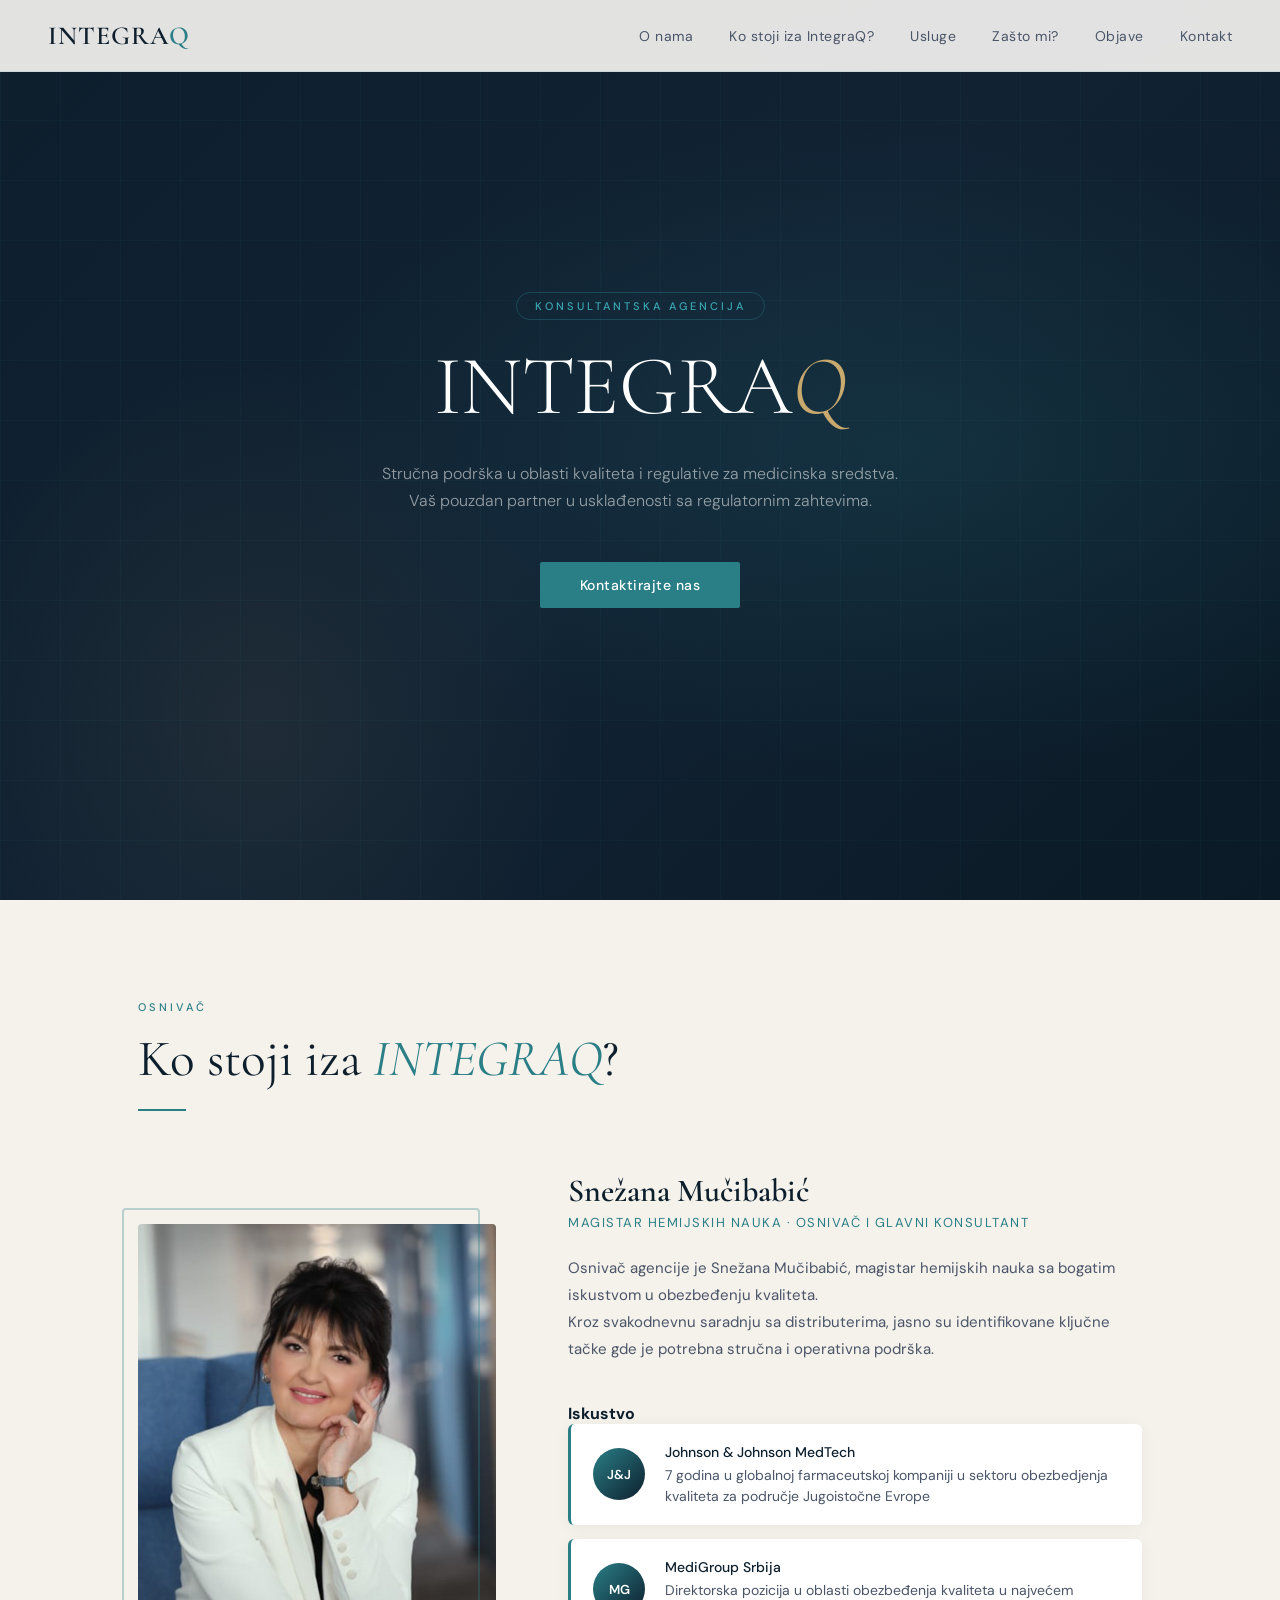
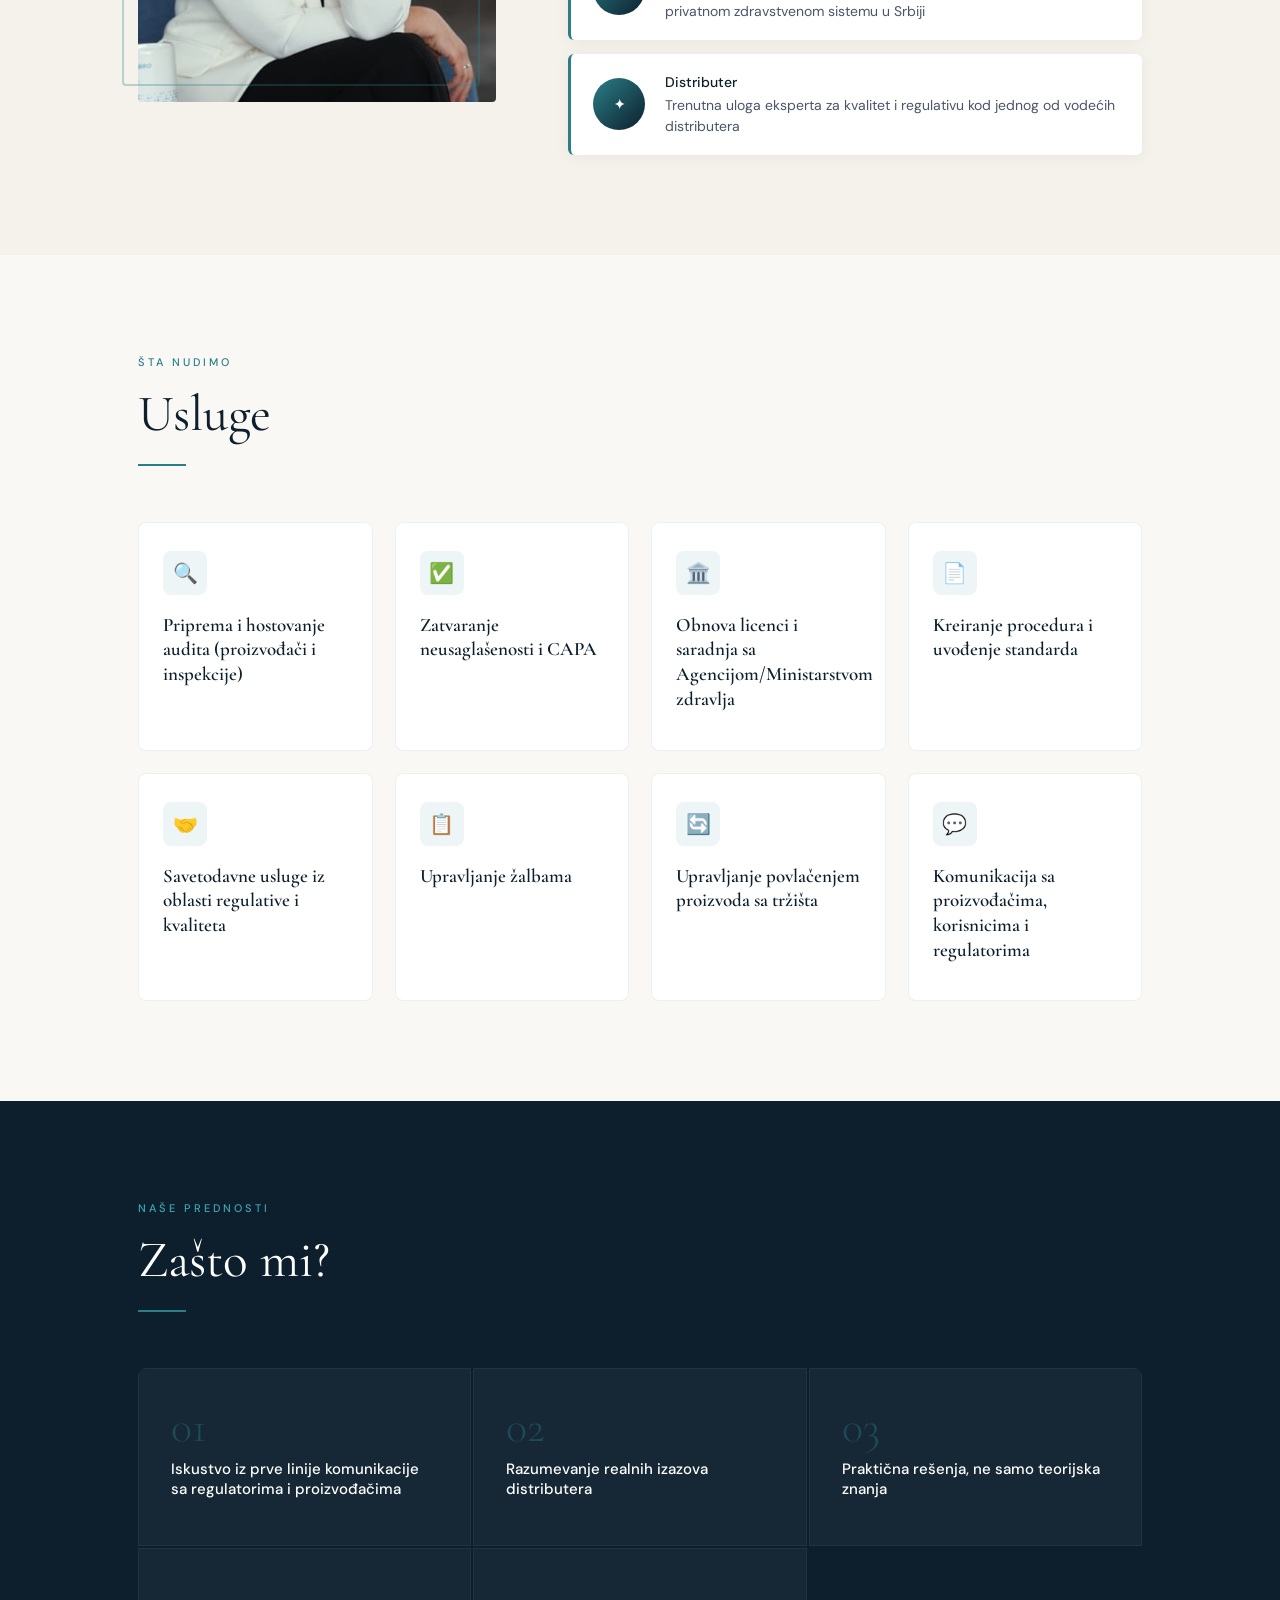
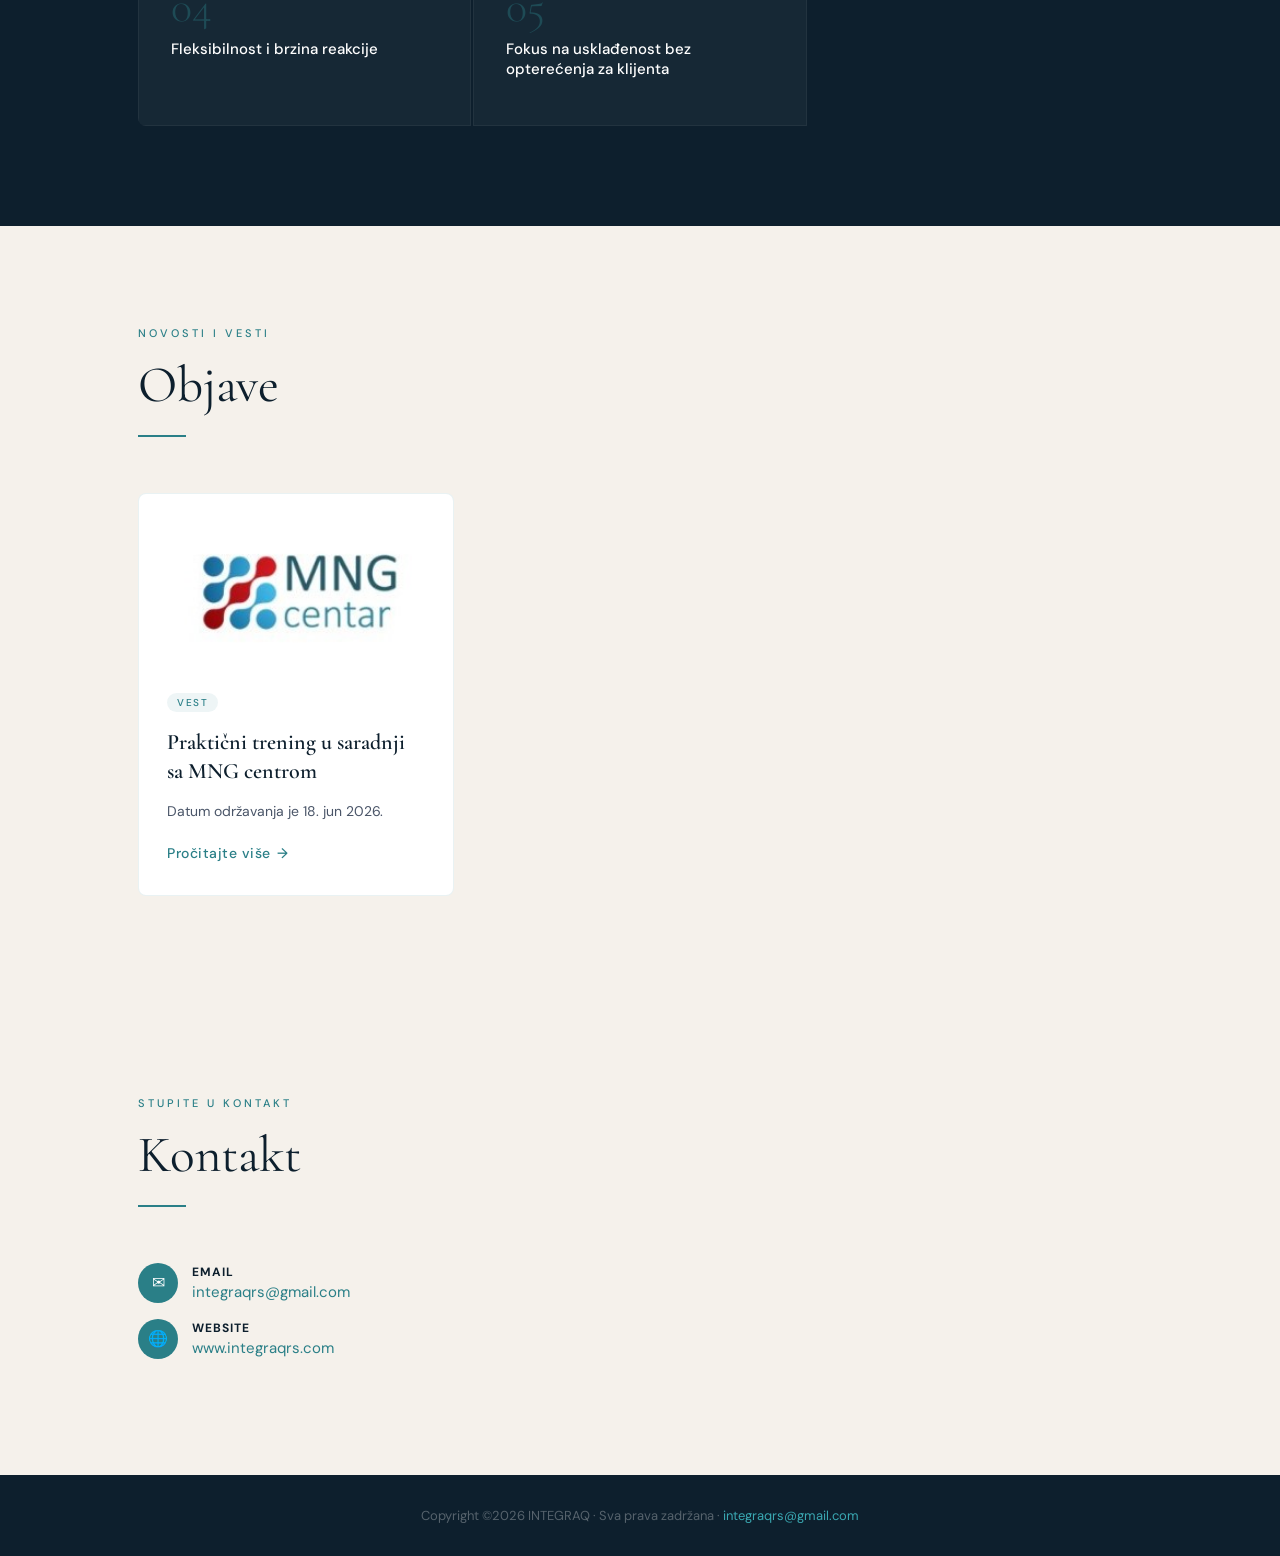
==== commit 065dd504: "Update index.html" ====
--- a/index.html
+++ b/index.html
@@ -160,6 +160,7 @@
             kvaliteta.<br> Kroz svakodnevnu saradnju sa distributerima, jasno su identifikovane ključne tačke gde je
             potrebna stručna i operativna podrška.
           </p>
+          <h4 class="exp-heading">Iskustvo</h4>
           <div class="exp-cards">
             <div class="exp-card">
               <img src="" class="exp-logo" alt="J&J"
--- a/style.css
+++ b/style.css
@@ -1,128 +1,261 @@
 :root {
-      --navy: #0d1f2d;
-      --teal: #2a7f87;
-      --teal-light: #3aa8b2;
-      --cream: #f5f1eb;
-      --warm-white: #faf8f5;
-      --gold: #c8a96e;
-      --text-mid: #4a5568;
-    }
-    * { margin: 0; padding: 0; box-sizing: border-box; }
-    html { scroll-behavior: smooth; }
-    body { font-family: 'DM Sans', sans-serif; background: var(--warm-white); color: var(--navy); overflow-x: hidden; }
-
-    nav {
-      position: fixed; top: 0; left: 0; right: 0; z-index: 100;
-      padding: 0 48px; height: 72px;
-      display: flex; align-items: center; justify-content: space-between;
-      background: rgba(250,248,245,0.9); backdrop-filter: blur(12px);
-      border-bottom: 1px solid rgba(42,127,135,0.12);
-      transition: box-shadow 0.3s;
-    }
-    nav.scrolled { box-shadow: 0 4px 32px rgba(13,31,45,0.08); }
-    .nav-brand { font-family: 'Cormorant Garamond', serif; font-size: 26px; font-weight: 600; color: var(--navy); letter-spacing: 1px; text-decoration: none; }
-    .nav-brand span { color: var(--teal); }
-    .nav-links { display: flex; gap: 36px; list-style: none; }
-    .nav-links a { text-decoration: none; font-size: 14px; color: var(--text-mid); letter-spacing: 0.5px; position: relative; transition: color 0.2s; }
-    .nav-links a::after { content: ''; position: absolute; bottom: -3px; left: 0; width: 0; height: 1.5px; background: var(--teal); transition: width 0.25s ease; }
-    .nav-links a:hover { color: var(--teal); }
-    .nav-links a:hover::after { width: 100%; }
-    .hamburger { display: none; flex-direction: column; gap: 5px; cursor: pointer; background: none; border: none; padding: 4px; }
-    .hamburger span { display: block; width: 24px; height: 2px; background: var(--navy); }
-
-    #oNama { min-height: 100vh; display: flex; align-items: center; justify-content: center; position: relative; overflow: hidden; background: var(--navy); }
-    .hero-bg { position: absolute; inset: 0; background: radial-gradient(ellipse 80% 60% at 70% 50%, rgba(42,127,135,0.18) 0%, transparent 60%), radial-gradient(ellipse 50% 80% at 20% 80%, rgba(200,169,110,0.08) 0%, transparent 50%), linear-gradient(135deg, #0d1f2d 0%, #112233 50%, #0a1a26 100%); }
-    .hero-grid { position: absolute; inset: 0; background-image: linear-gradient(rgba(42,127,135,0.06) 1px, transparent 1px), linear-gradient(90deg, rgba(42,127,135,0.06) 1px, transparent 1px); background-size: 60px 60px; }
-    .hero-content { position: relative; z-index: 2; text-align: center; padding: 0 24px; max-width: 760px; animation: heroFade 1.2s ease both; }
-    @keyframes heroFade { from { opacity: 0; transform: translateY(32px); } to { opacity: 1; transform: translateY(0); } }
-    .hero-eyebrow { display: inline-block; font-size: 11px; font-weight: 500; letter-spacing: 3px; text-transform: uppercase; color: var(--teal-light); margin-bottom: 20px; border: 1px solid rgba(42,127,135,0.4); padding: 6px 18px; border-radius: 20px; }
-    .hero-title { font-family: 'Cormorant Garamond', serif; font-size: clamp(48px,7vw,84px); font-weight: 300; color: #fff; line-height: 1.1; margin-bottom: 28px; letter-spacing: -0.5px; }
-    .hero-title em { font-style: italic; color: var(--gold); }
-    .hero-sub { font-size: 16px; color: rgba(255,255,255,0.55); line-height: 1.7; max-width: 540px; margin: 0 auto 48px; font-weight: 300; }
-    .hero-cta { display: inline-block; background: var(--teal); color: #fff; text-decoration: none; padding: 14px 40px; font-size: 14px; font-weight: 500; letter-spacing: 0.5px; border-radius: 2px; transition: background 0.2s, transform 0.2s; }
-    .hero-cta:hover { background: var(--teal-light); transform: translateY(-2px); }
-    @keyframes bob { 0%,100% { transform: translateX(-50%) translateY(0); } 50% { transform: translateX(-50%) translateY(6px); } }
-
-    section { padding: 100px 0; }
-    .section-inner { max-width: 1100px; margin: 0 auto; padding: 0 48px; }
-    .section-label { font-size: 11px; font-weight: 500; letter-spacing: 3px; text-transform: uppercase; color: var(--teal); margin-bottom: 16px; }
-    .section-title { font-family: 'Cormorant Garamond', serif; font-size: clamp(36px,4vw,54px); font-weight: 400; color: var(--navy); line-height: 1.15; margin-bottom: 20px; }
-    .section-title em { font-style: italic; color: var(--teal); }
-    .divider { width: 48px; height: 2px; background: var(--teal); margin: 16px 0 32px; }
-
-    #koStoji { background: var(--cream); }
-    .founder-grid { display: grid; grid-template-columns: 1fr 1.6fr; gap: 72px; align-items: center; margin-top: 60px; }
-    .founder-photo-wrap { position: relative; }
-    .founder-photo-wrap::before { content: ''; position: absolute; top: -16px; left: -16px; right: 16px; bottom: 16px; border: 2px solid var(--teal); border-radius: 4px; opacity: 0.3; }
-    .founder-photo { width: 100%; aspect-ratio: 3/4; object-fit: cover; object-position: top; border-radius: 4px; display: block; }
-    .founder-photo-placeholder { width: 100%; aspect-ratio: 3/4; background: linear-gradient(135deg, #c8d8e0 0%, #a8c4cc 100%); border-radius: 4px; display: none; align-items: center; justify-content: center; font-size: 64px; }
-    .founder-name { font-family: 'Cormorant Garamond', serif; font-size: 32px; font-weight: 600; color: var(--navy); margin-bottom: 4px; }
-    .founder-role { font-size: 13px; color: var(--teal); letter-spacing: 1.5px; text-transform: uppercase; margin-bottom: 24px; }
-    .founder-bio { font-size: 15px; color: var(--text-mid); line-height: 1.8; margin-bottom: 40px; }
-    .exp-cards { display: flex; flex-direction: column; gap: 14px; }
-    .exp-card { display: flex; align-items: center; gap: 20px; background: white; border-radius: 6px; padding: 18px 22px; border-left: 3px solid var(--teal); box-shadow: 0 2px 16px rgba(13,31,45,0.05); transition: transform 0.2s, box-shadow 0.2s; }
-    .exp-card:hover { transform: translateX(4px); box-shadow: 0 4px 24px rgba(13,31,45,0.1); }
-    .exp-logo { width: 52px; height: 52px; border-radius: 50%; object-fit: contain; background: #f0f0f0; padding: 6px; flex-shrink: 0; }
-    .exp-logo-placeholder { width: 52px; height: 52px; border-radius: 50%; background: linear-gradient(135deg, var(--teal), var(--navy)); flex-shrink: 0; display: flex; align-items: center; justify-content: center; color: white; font-weight: 600; font-size: 13px; }
-    .exp-text { font-size: 14px; color: var(--text-mid); line-height: 1.5; }
-    .exp-text strong { display: block; color: var(--navy); font-weight: 500; margin-bottom: 2px; }
-
-    #usluge { background: var(--warm-white); }
-    .services-grid { display: grid; grid-template-columns: repeat(4,1fr); gap: 22px; margin-top: 56px; }
-    .service-card { background: white; border-radius: 8px; padding: 28px 24px; border: 1px solid rgba(42,127,135,0.1); position: relative; overflow: hidden; transition: transform 0.25s, box-shadow 0.25s; }
-    .service-card::before { content: ''; position: absolute; top: 0; left: 0; right: 0; height: 3px; background: linear-gradient(90deg, var(--teal), var(--teal-light)); transform: scaleX(0); transform-origin: left; transition: transform 0.3s ease; }
-    .service-card:hover { transform: translateY(-5px); box-shadow: 0 16px 40px rgba(13,31,45,0.1); }
-    .service-card:hover::before { transform: scaleX(1); }
-    .service-icon { width: 44px; height: 44px; background: rgba(42,127,135,0.08); border-radius: 8px; display: flex; align-items: center; justify-content: center; margin-bottom: 18px; font-size: 20px; }
-    .service-name { font-family: 'Cormorant Garamond', serif; font-size: 19px; font-weight: 600; color: var(--navy); margin-bottom: 10px; line-height: 1.3; }
-    .service-desc { font-size: 13px; color: var(--text-mid); line-height: 1.7; }
-
-    #zastoMi { background: var(--navy); }
-    #zastoMi .section-label { color: var(--teal-light); }
-    #zastoMi .section-title { color: white; }
-    #zastoMi .divider { background: var(--teal); }
-    .why-grid { display: grid; grid-template-columns: repeat(3,1fr); gap: 2px; margin-top: 56px; border-radius: 8px; overflow: hidden; }
-    .why-item { background: rgba(255,255,255,0.04); padding: 36px 32px; border: 1px solid rgba(255,255,255,0.05); transition: background 0.2s; }
-    .why-item:hover { background: rgba(42,127,135,0.1); }
-    .why-num { font-family: 'Cormorant Garamond', serif; font-size: 44px; font-weight: 300; color: var(--teal); opacity: 0.4; line-height: 1; margin-bottom: 10px; }
-    .why-title { font-size: 15px; font-weight: 500; color: white; margin-bottom: 10px; }
-    .why-desc { font-size: 13px; color: rgba(255,255,255,0.45); line-height: 1.7; }
-
-    #kontakt { background: var(--cream);}
-    .contact-layout { display: grid; grid-template-columns: 1fr 1fr; gap: 80px; margin-top: 56px; align-items: start; }
-    .contact-intro { font-size: 15px; color: var(--text-mid); line-height: 1.8; margin-bottom: 36px; }
-    .contact-detail { display: flex; align-items: center; gap: 14px; margin-bottom: 16px; }
-    .contact-icon { width: 40px; height: 40px; background: var(--teal); border-radius: 50%; display: flex; align-items: center; justify-content: center; color: white; font-size: 16px; flex-shrink: 0; }
-    .contact-detail-text { font-size: 15px; color: var(--text-mid); }
-    .contact-detail-text strong { display: block; color: var(--navy); font-size: 12px; text-transform: uppercase; letter-spacing: 1px; margin-bottom: 2px; }
-    .contact-detail-text a { color: var(--teal); text-decoration: none; }
-    .contact-detail-text a:hover { text-decoration: underline; }
-    .contact-form { background: white; padding: 40px; border-radius: 8px; box-shadow: 0 4px 32px rgba(13,31,45,0.06); }
-    .form-group { margin-bottom: 20px; }
-    .form-group label { display: block; font-size: 11px; font-weight: 500; letter-spacing: 1px; text-transform: uppercase; color: var(--text-mid); margin-bottom: 8px; }
-    .form-group input, .form-group textarea { width: 100%; padding: 12px 16px; border: 1.5px solid rgba(42,127,135,0.2); border-radius: 4px; font-family: 'DM Sans', sans-serif; font-size: 15px; color: var(--navy); background: var(--warm-white); outline: none; transition: border-color 0.2s; }
-    .form-group input:focus, .form-group textarea:focus { border-color: var(--teal); background: white; }
-    .form-group textarea { height: 120px; resize: vertical; }
-    .btn-send { width: 100%; background: var(--navy); color: white; border: none; padding: 15px; font-family: 'DM Sans', sans-serif; font-size: 13px; font-weight: 500; letter-spacing: 1.5px; text-transform: uppercase; border-radius: 4px; cursor: pointer; transition: background 0.2s; }
-    .btn-send:hover { background: var(--teal); }
-
-    footer { background: var(--navy); color: rgba(255,255,255,0.3); text-align: center; padding: 32px; font-size: 13px; }
-    footer a { color: var(--teal-light); text-decoration: none; }
-
-    @media (max-width: 900px) {
-      .services-grid { grid-template-columns: repeat(2,1fr); }
-      .why-grid { grid-template-columns: repeat(2,1fr); }
-    }
-    @media (max-width: 768px) {
-      nav { padding: 0 24px; }
-      .nav-links { display: none; position: fixed; top: 72px; left: 0; right: 0; background: var(--warm-white); flex-direction: column; padding: 24px; gap: 20px; border-bottom: 1px solid rgba(42,127,135,0.1); box-shadow: 0 8px 32px rgba(13,31,45,0.1); z-index: 99; }
-      .nav-links.open { display: flex; }
-      .hamburger { display: flex; }
-      .section-inner { padding: 0 24px; }
-      section { padding: 72px 0; }
-      .founder-grid { grid-template-columns: 1fr; gap: 40px; }
-      .founder-photo-wrap { max-width: 280px; margin: 0 auto; }
-      .services-grid { grid-template-columns: 1fr; }
-      .why-grid { grid-template-columns: 1fr; }
-      .contact-layout { grid-template-columns: 1fr; gap: 40px; }
-    }+  --navy: #0d1f2d;
+  --teal: #2a7f87;
+  --teal-light: #3aa8b2;
+  --cream: #f5f1eb;
+  --warm-white: #faf8f5;
+  --gold: #c8a96e;
+  --text-mid: #4a5568;
+}
+* { margin: 0; padding: 0; box-sizing: border-box; }
+html { scroll-behavior: smooth; }
+body { font-family: 'DM Sans', sans-serif; background: var(--warm-white); color: var(--navy); overflow-x: hidden; }
+
+nav {
+  position: fixed; top: 0; left: 0; right: 0; z-index: 100;
+  padding: 0 48px; height: 72px;
+  display: flex; align-items: center; justify-content: space-between;
+  background: rgba(250,248,245,0.9); backdrop-filter: blur(12px);
+  border-bottom: 1px solid rgba(42,127,135,0.12);
+  transition: box-shadow 0.3s;
+}
+nav.scrolled { box-shadow: 0 4px 32px rgba(13,31,45,0.08); }
+.nav-brand { font-family: 'Cormorant Garamond', serif; font-size: 26px; font-weight: 600; color: var(--navy); letter-spacing: 1px; text-decoration: none; }
+.nav-brand span { color: var(--teal); }
+.nav-links { display: flex; gap: 36px; list-style: none; }
+.nav-links a { text-decoration: none; font-size: 14px; color: var(--text-mid); letter-spacing: 0.5px; position: relative; transition: color 0.2s; }
+.nav-links a::after { content: ''; position: absolute; bottom: -3px; left: 0; width: 0; height: 1.5px; background: var(--teal); transition: width 0.25s ease; }
+.nav-links a:hover { color: var(--teal); }
+.nav-links a:hover::after { width: 100%; }
+.hamburger { display: none; flex-direction: column; gap: 5px; cursor: pointer; background: none; border: none; padding: 4px; }
+.hamburger span { display: block; width: 24px; height: 2px; background: var(--navy); }
+
+#oNama { min-height: 100vh; display: flex; align-items: center; justify-content: center; position: relative; overflow: hidden; background: var(--navy); }
+.hero-bg { position: absolute; inset: 0; background: radial-gradient(ellipse 80% 60% at 70% 50%, rgba(42,127,135,0.18) 0%, transparent 60%), radial-gradient(ellipse 50% 80% at 20% 80%, rgba(200,169,110,0.08) 0%, transparent 50%), linear-gradient(135deg, #0d1f2d 0%, #112233 50%, #0a1a26 100%); }
+.hero-grid { position: absolute; inset: 0; background-image: linear-gradient(rgba(42,127,135,0.06) 1px, transparent 1px), linear-gradient(90deg, rgba(42,127,135,0.06) 1px, transparent 1px); background-size: 60px 60px; }
+.hero-content { position: relative; z-index: 2; text-align: center; padding: 0 24px; max-width: 760px; animation: heroFade 1.2s ease both; }
+@keyframes heroFade { from { opacity: 0; transform: translateY(32px); } to { opacity: 1; transform: translateY(0); } }
+.hero-eyebrow { display: inline-block; font-size: 11px; font-weight: 500; letter-spacing: 3px; text-transform: uppercase; color: var(--teal-light); margin-bottom: 20px; border: 1px solid rgba(42,127,135,0.4); padding: 6px 18px; border-radius: 20px; }
+.hero-title { font-family: 'Cormorant Garamond', serif; font-size: clamp(48px,7vw,84px); font-weight: 300; color: #fff; line-height: 1.1; margin-bottom: 28px; letter-spacing: -0.5px; }
+.hero-title em { font-style: italic; color: var(--gold); }
+.hero-sub { font-size: 16px; color: rgba(255,255,255,0.55); line-height: 1.7; max-width: 540px; margin: 0 auto 48px; font-weight: 300; }
+.hero-cta { display: inline-block; background: var(--teal); color: #fff; text-decoration: none; padding: 14px 40px; font-size: 14px; font-weight: 500; letter-spacing: 0.5px; border-radius: 2px; transition: background 0.2s, transform 0.2s; }
+.hero-cta:hover { background: var(--teal-light); transform: translateY(-2px); }
+@keyframes bob { 0%,100% { transform: translateX(-50%) translateY(0); } 50% { transform: translateX(-50%) translateY(6px); } }
+
+section { padding: 100px 0; }
+.section-inner { max-width: 1100px; margin: 0 auto; padding: 0 48px; }
+.section-label { font-size: 11px; font-weight: 500; letter-spacing: 3px; text-transform: uppercase; color: var(--teal); margin-bottom: 16px; }
+.section-title { font-family: 'Cormorant Garamond', serif; font-size: clamp(36px,4vw,54px); font-weight: 400; color: var(--navy); line-height: 1.15; margin-bottom: 20px; }
+.section-title em { font-style: italic; color: var(--teal); }
+.divider { width: 48px; height: 2px; background: var(--teal); margin: 16px 0 32px; }
+
+#koStoji { background: var(--cream); }
+.founder-grid { display: grid; grid-template-columns: 1fr 1.6fr; gap: 72px; align-items: center; margin-top: 60px; }
+.founder-photo-wrap { position: relative; }
+.founder-photo-wrap::before { content: ''; position: absolute; top: -16px; left: -16px; right: 16px; bottom: 16px; border: 2px solid var(--teal); border-radius: 4px; opacity: 0.3; }
+.founder-photo { width: 100%; aspect-ratio: 3/4; object-fit: cover; object-position: top; border-radius: 4px; display: block; }
+.founder-photo-placeholder { width: 100%; aspect-ratio: 3/4; background: linear-gradient(135deg, #c8d8e0 0%, #a8c4cc 100%); border-radius: 4px; display: none; align-items: center; justify-content: center; font-size: 64px; }
+.founder-name { font-family: 'Cormorant Garamond', serif; font-size: 32px; font-weight: 600; color: var(--navy); margin-bottom: 4px; }
+.founder-role { font-size: 13px; color: var(--teal); letter-spacing: 1.5px; text-transform: uppercase; margin-bottom: 24px; }
+.founder-bio { font-size: 15px; color: var(--text-mid); line-height: 1.8; margin-bottom: 40px; }
+.exp-cards { display: flex; flex-direction: column; gap: 14px; }
+.exp-card { display: flex; align-items: center; gap: 20px; background: white; border-radius: 6px; padding: 18px 22px; border-left: 3px solid var(--teal); box-shadow: 0 2px 16px rgba(13,31,45,0.05); transition: transform 0.2s, box-shadow 0.2s; }
+.exp-card:hover { transform: translateX(4px); box-shadow: 0 4px 24px rgba(13,31,45,0.1); }
+.exp-logo { width: 52px; height: 52px; border-radius: 50%; object-fit: contain; background: #f0f0f0; padding: 6px; flex-shrink: 0; }
+.exp-logo-placeholder { width: 52px; height: 52px; border-radius: 50%; background: linear-gradient(135deg, var(--teal), var(--navy)); flex-shrink: 0; display: flex; align-items: center; justify-content: center; color: white; font-weight: 600; font-size: 13px; }
+.exp-text { font-size: 14px; color: var(--text-mid); line-height: 1.5; }
+.exp-text strong { display: block; color: var(--navy); font-weight: 500; margin-bottom: 2px; }
+
+#usluge { background: var(--warm-white); }
+.services-grid { display: grid; grid-template-columns: repeat(4,1fr); gap: 22px; margin-top: 56px; }
+.service-card { background: white; border-radius: 8px; padding: 28px 24px; border: 1px solid rgba(42,127,135,0.1); position: relative; overflow: hidden; transition: transform 0.25s, box-shadow 0.25s; }
+.service-card::before { content: ''; position: absolute; top: 0; left: 0; right: 0; height: 3px; background: linear-gradient(90deg, var(--teal), var(--teal-light)); transform: scaleX(0); transform-origin: left; transition: transform 0.3s ease; }
+.service-card:hover { transform: translateY(-5px); box-shadow: 0 16px 40px rgba(13,31,45,0.1); }
+.service-card:hover::before { transform: scaleX(1); }
+.service-icon { width: 44px; height: 44px; background: rgba(42,127,135,0.08); border-radius: 8px; display: flex; align-items: center; justify-content: center; margin-bottom: 18px; font-size: 20px; }
+.service-name { font-family: 'Cormorant Garamond', serif; font-size: 19px; font-weight: 600; color: var(--navy); margin-bottom: 10px; line-height: 1.3; }
+.service-desc { font-size: 13px; color: var(--text-mid); line-height: 1.7; }
+
+#zastoMi { background: var(--navy); }
+#zastoMi .section-label { color: var(--teal-light); }
+#zastoMi .section-title { color: white; }
+#zastoMi .divider { background: var(--teal); }
+.why-grid { display: grid; grid-template-columns: repeat(3,1fr); gap: 2px; margin-top: 56px; border-radius: 8px; overflow: hidden; }
+.why-item { background: rgba(255,255,255,0.04); padding: 36px 32px; border: 1px solid rgba(255,255,255,0.05); transition: background 0.2s; }
+.why-item:hover { background: rgba(42,127,135,0.1); }
+.why-num { font-family: 'Cormorant Garamond', serif; font-size: 44px; font-weight: 300; color: var(--teal); opacity: 0.4; line-height: 1; margin-bottom: 10px; }
+.why-title { font-size: 15px; font-weight: 500; color: white; margin-bottom: 10px; }
+.why-desc { font-size: 13px; color: rgba(255,255,255,0.45); line-height: 1.7; }
+
+#kontakt { background: var(--cream);}
+.contact-layout { display: grid; grid-template-columns: 1fr 1fr; gap: 80px; margin-top: 56px; align-items: start; }
+.contact-intro { font-size: 15px; color: var(--text-mid); line-height: 1.8; margin-bottom: 36px; }
+.contact-detail { display: flex; align-items: center; gap: 14px; margin-bottom: 16px; }
+.contact-icon { width: 40px; height: 40px; background: var(--teal); border-radius: 50%; display: flex; align-items: center; justify-content: center; color: white; font-size: 16px; flex-shrink: 0; }
+.contact-detail-text { font-size: 15px; color: var(--text-mid); }
+.contact-detail-text strong { display: block; color: var(--navy); font-size: 12px; text-transform: uppercase; letter-spacing: 1px; margin-bottom: 2px; }
+.contact-detail-text a { color: var(--teal); text-decoration: none; }
+.contact-detail-text a:hover { text-decoration: underline; }
+.contact-form { background: white; padding: 40px; border-radius: 8px; box-shadow: 0 4px 32px rgba(13,31,45,0.06); }
+.form-group { margin-bottom: 20px; }
+.form-group label { display: block; font-size: 11px; font-weight: 500; letter-spacing: 1px; text-transform: uppercase; color: var(--text-mid); margin-bottom: 8px; }
+.form-group input, .form-group textarea { width: 100%; padding: 12px 16px; border: 1.5px solid rgba(42,127,135,0.2); border-radius: 4px; font-family: 'DM Sans', sans-serif; font-size: 15px; color: var(--navy); background: var(--warm-white); outline: none; transition: border-color 0.2s; }
+.form-group input:focus, .form-group textarea:focus { border-color: var(--teal); background: white; }
+.form-group textarea { height: 120px; resize: vertical; }
+.btn-send { width: 100%; background: var(--navy); color: white; border: none; padding: 15px; font-family: 'DM Sans', sans-serif; font-size: 13px; font-weight: 500; letter-spacing: 1.5px; text-transform: uppercase; border-radius: 4px; cursor: pointer; transition: background 0.2s; }
+.btn-send:hover { background: var(--teal); }
+
+footer { background: var(--navy); color: rgba(255,255,255,0.3); text-align: center; padding: 32px; font-size: 13px; }
+footer a { color: var(--teal-light); text-decoration: none; }
+
+@media (max-width: 900px) {
+  .services-grid { grid-template-columns: repeat(2,1fr); }
+  .why-grid { grid-template-columns: repeat(2,1fr); }
+}
+@media (max-width: 768px) {
+  nav { padding: 0 24px; }
+  .nav-links { display: none; position: fixed; top: 72px; left: 0; right: 0; background: var(--warm-white); flex-direction: column; padding: 24px; gap: 20px; border-bottom: 1px solid rgba(42,127,135,0.1); box-shadow: 0 8px 32px rgba(13,31,45,0.1); z-index: 99; }
+  .nav-links.open { display: flex; }
+  .hamburger { display: flex; }
+  .section-inner { padding: 0 24px; }
+  section { padding: 72px 0; }
+  .founder-grid { grid-template-columns: 1fr; gap: 40px; }
+  .founder-photo-wrap { max-width: 280px; margin: 0 auto; }
+  .services-grid { grid-template-columns: 1fr; }
+  .why-grid { grid-template-columns: 1fr; }
+  .contact-layout { grid-template-columns: 1fr; gap: 40px; }
+}
+
+/* ── OBJAVE ── */
+#objave { background: var(--cream); }
+
+.objave-grid {
+  display: grid;
+  grid-template-columns: repeat(3, 1fr);
+  gap: 28px;
+  margin-top: 56px;
+}
+
+.objava-card {
+  background: white;
+  border-radius: 8px;
+  padding: 32px 28px;
+  border: 1px solid rgba(42,127,135,0.1);
+  position: relative;
+  overflow: hidden;
+  transition: transform 0.25s, box-shadow 0.25s;
+}
+
+.objava-card::before {
+  content: '';
+  position: absolute;
+  top: 0; left: 0; right: 0;
+  height: 3px;
+  background: linear-gradient(90deg, var(--teal), var(--teal-light));
+  transform: scaleX(0);
+  transform-origin: left;
+  transition: transform 0.3s ease;
+}
+
+.objava-card:hover {
+  transform: translateY(-5px);
+  box-shadow: 0 16px 40px rgba(13,31,45,0.1);
+}
+
+.objava-card:hover::before { transform: scaleX(1); }
+
+.objava-meta {
+  display: flex;
+  align-items: center;
+  gap: 12px;
+  margin-bottom: 16px;
+}
+
+.objava-datum {
+  font-size: 12px;
+  color: var(--text-mid);
+  letter-spacing: 0.5px;
+}
+
+.objava-tag {
+  font-size: 10px;
+  font-weight: 500;
+  letter-spacing: 1.5px;
+  text-transform: uppercase;
+  color: var(--teal);
+  background: rgba(42,127,135,0.08);
+  padding: 3px 10px;
+  border-radius: 20px;
+}
+
+.objava-naslov {
+  font-family: 'Cormorant Garamond', serif;
+  font-size: 22px;
+  font-weight: 600;
+  color: var(--navy);
+  line-height: 1.3;
+  margin-bottom: 14px;
+}
+
+.objava-tekst {
+  font-size: 14px;
+  color: var(--text-mid);
+  line-height: 1.75;
+}
+
+@media (max-width: 900px) {
+  .objave-grid { grid-template-columns: repeat(2, 1fr); }
+}
+
+@media (max-width: 768px) {
+  .objave-grid { grid-template-columns: 1fr; }
+}
+
+/* ── DODATAK ZA SLIKU I LINK U KARTICAMA OBJAVA ── */
+.objava-img-wrap {
+  width: 100%;
+  aspect-ratio: 16 / 9;
+  overflow: hidden;
+  border-radius: 6px;
+  margin-bottom: 22px;
+  background: var(--cream);
+}
+
+.objava-img {
+  width: 100%;
+  height: 100%;
+  object-fit: cover;
+  display: block;
+  transition: transform 0.4s ease;
+}
+
+.objava-card:hover .objava-img {
+  transform: scale(1.04);
+}
+
+.objava-link {
+  display: inline-flex;
+  align-items: center;
+  gap: 6px;
+  margin-top: 20px;
+  color: var(--teal);
+  text-decoration: none;
+  font-size: 14px;
+  font-weight: 500;
+  letter-spacing: 0.5px;
+  transition: color 0.2s ease;
+}
+
+.objava-link span {
+  transition: transform 0.2s ease;
+}
+
+.objava-link:hover {
+  color: var(--teal-light);
+}
+
+.objava-card:hover .objava-link span,
+.objava-link:hover span {
+  transform: translateX(4px);
+}
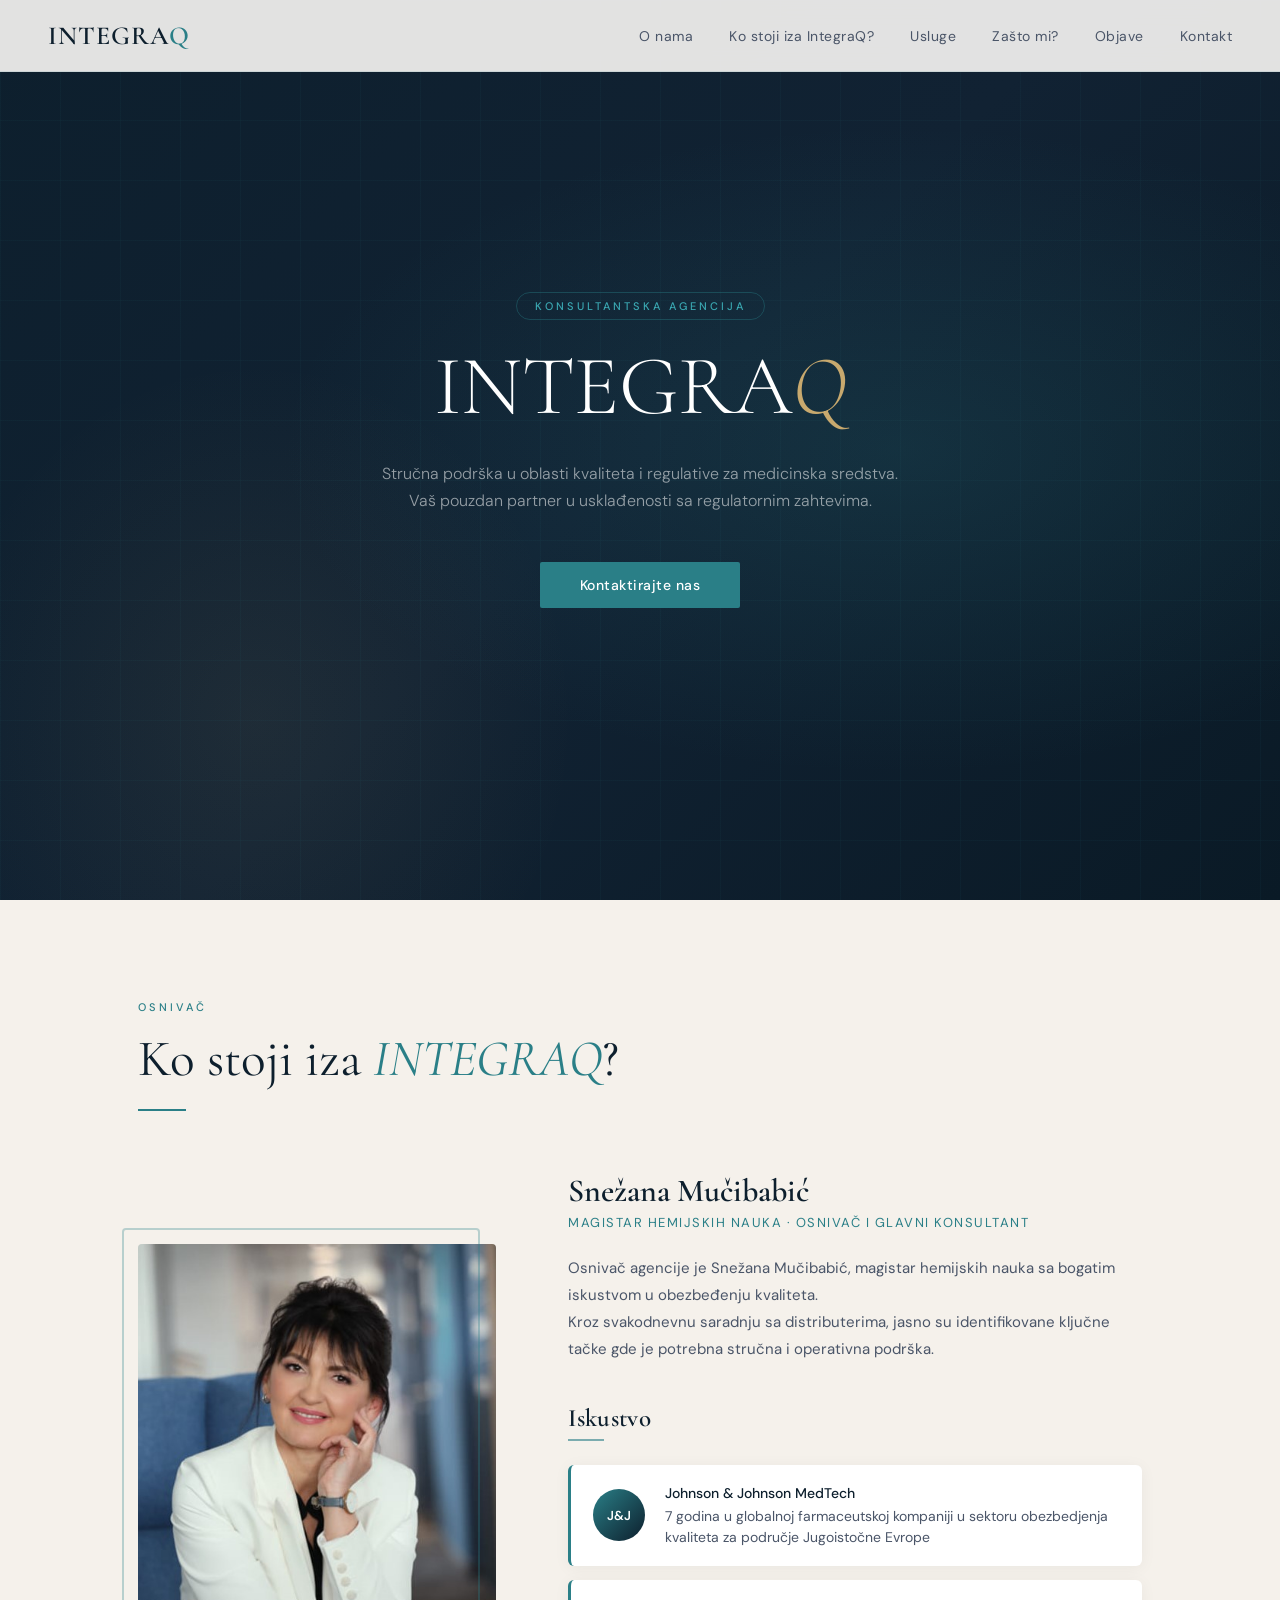
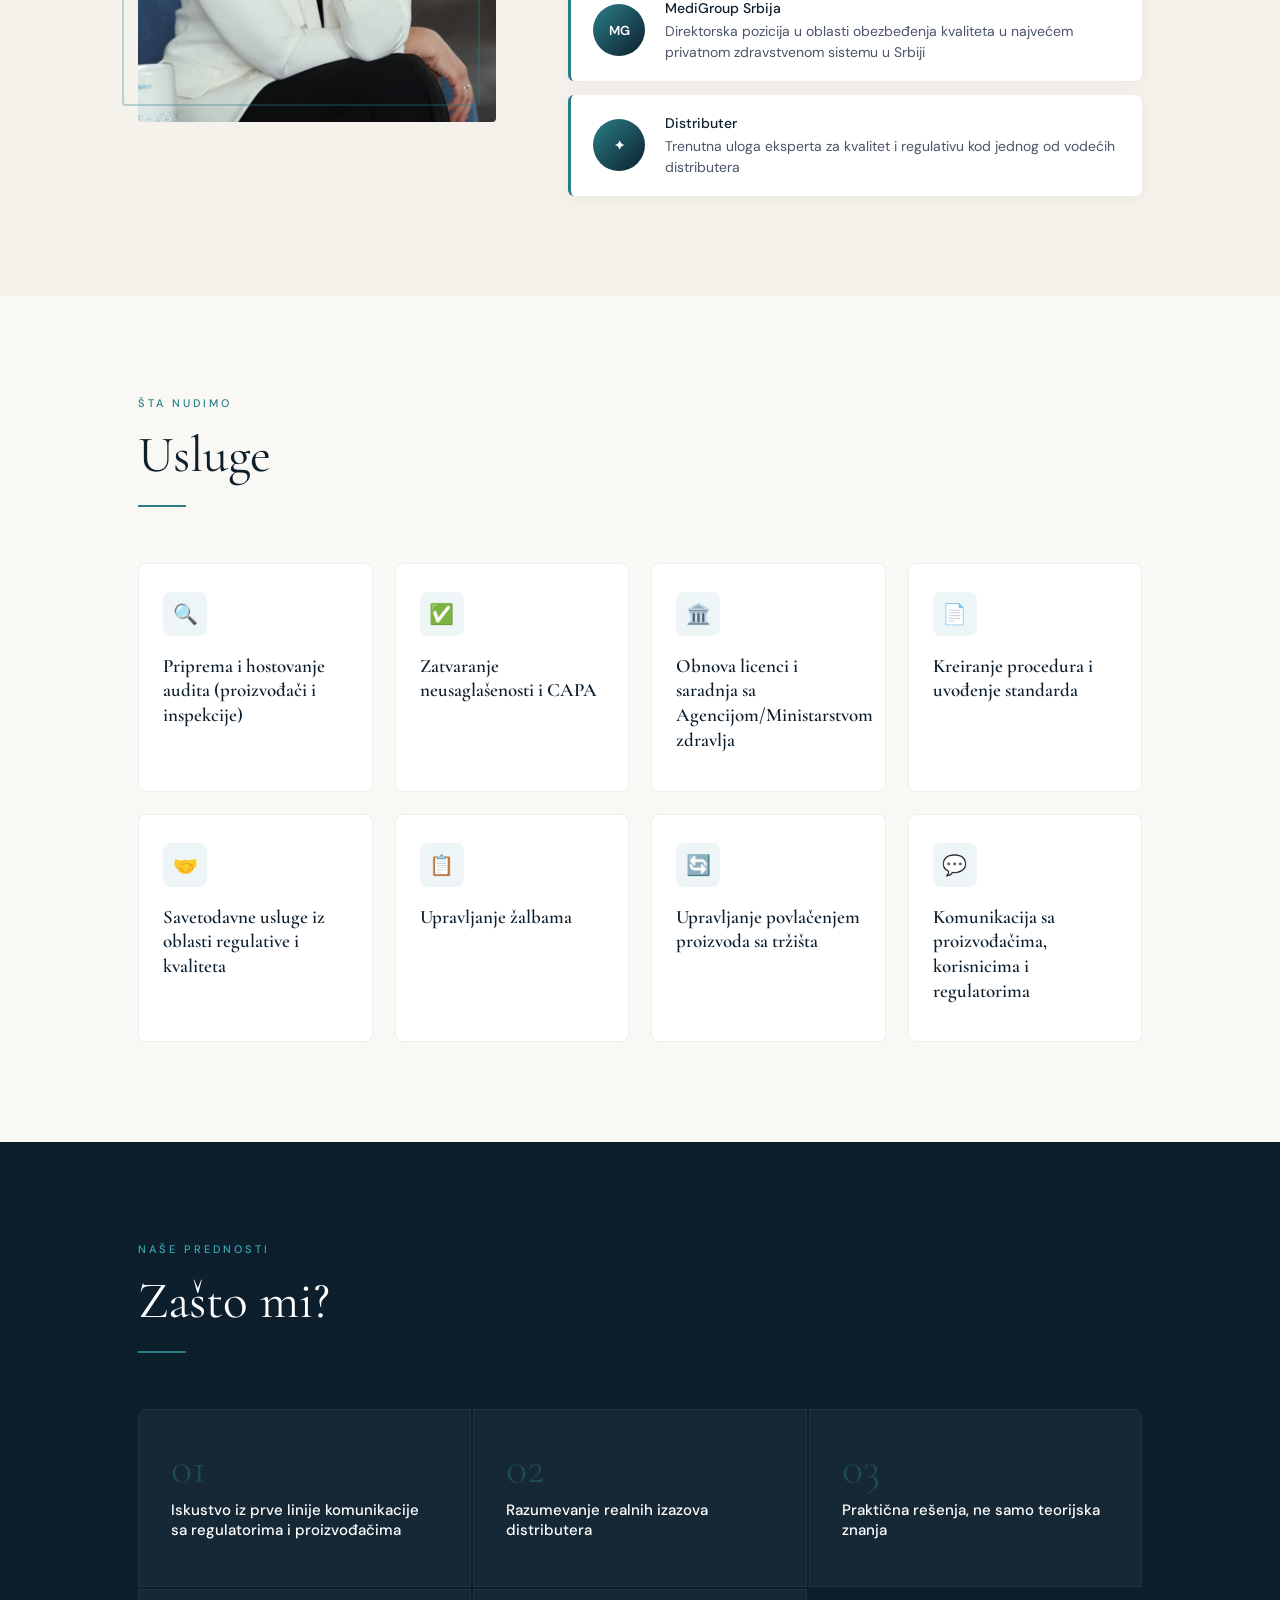
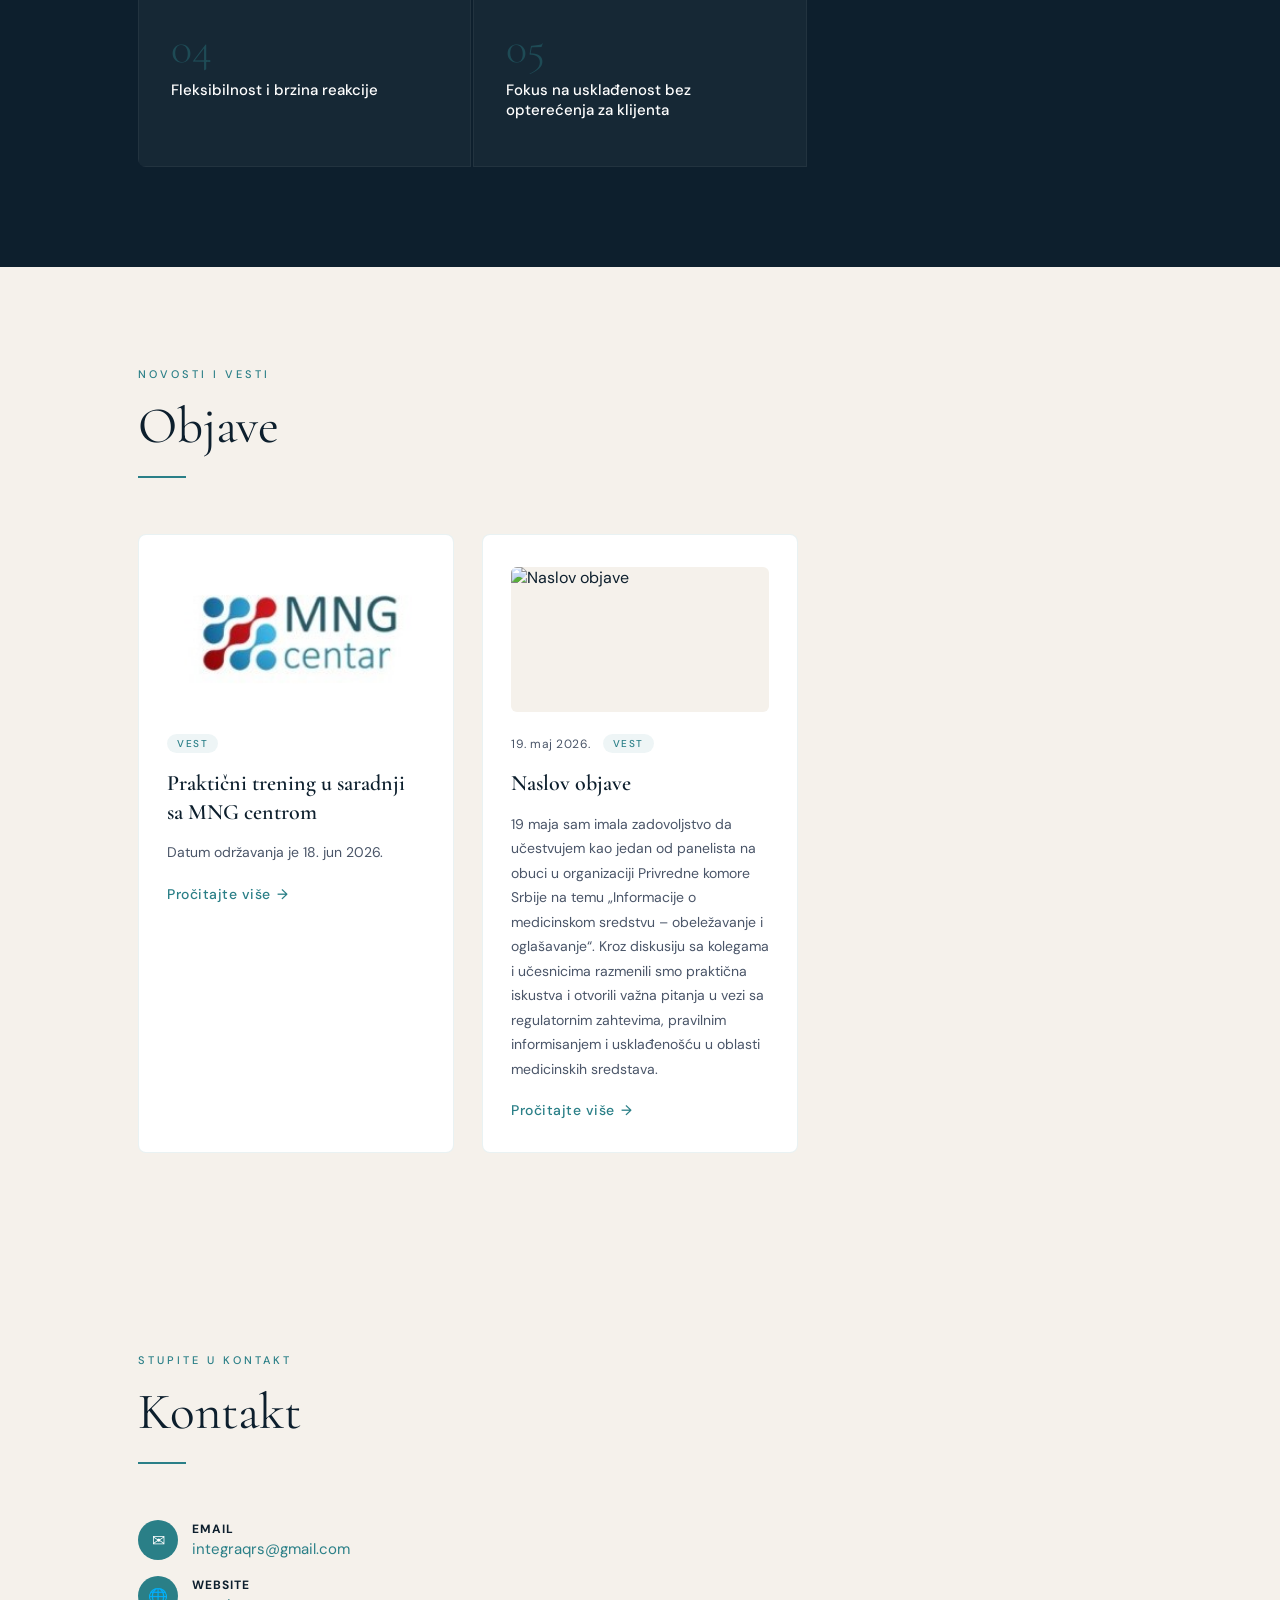
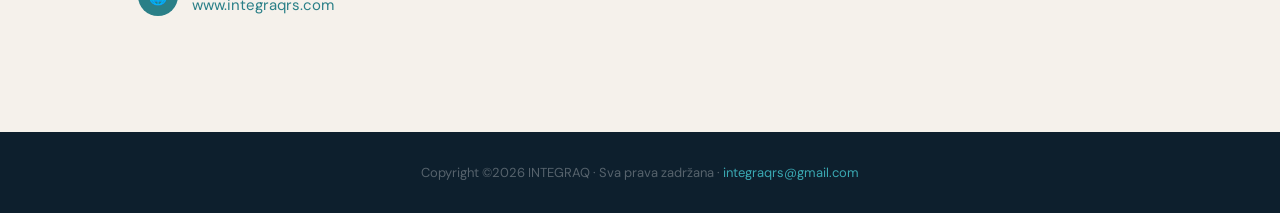
==== commit cb553a02: "Update index.html" ====
--- a/index.html
+++ b/index.html
@@ -297,6 +297,19 @@
           <a href="https://www.mngcentar.com/site/ProductDef/Details/c9933c07-ae52-4c56-81f8-83827dacfaac" class="objava-link" target="_blank">Pročitajte više <span>→</span></a>
         </article>
 
+              <article class="objava-card">
+          <div class="objava-img-wrap">
+            <img src="slike/publika.jpg" alt="Naslov objave" class="objava-img">
+          </div>
+          <div class="objava-meta">
+            <span class="objava-datum">19. maj 2026.</span>
+            <span class="objava-tag">Vest</span>
+          </div>
+          <h3 class="objava-naslov">Naslov objave</h3>
+          <p class="objava-tekst">19 maja sam imala zadovoljstvo da učestvujem kao jedan od panelista na obuci u organizaciji Privredne komore Srbije na temu „Informacije o medicinskom sredstvu – obeležavanje i oglašavanje“.
+Kroz diskusiju sa kolegama i učesnicima razmenili smo praktična iskustva i otvorili važna pitanja u vezi sa regulatornim zahtevima, pravilnim informisanjem i usklađenošću u oblasti medicinskih sredstava.</p>
+          <a href="https://www.pks.rs/vesti/informacije-o-medicinskom-sredstvu-obelezavanje-i-oglasavanje-13215" class="objava-link" target="_blank">Pročitajte više <span>→</span></a>
+        </article>
         <!-- DODAJ NOVU OBJAVU KOPIRANJEM OVOG BLOKA:
       <article class="objava-card">
           <div class="objava-img-wrap">
--- a/style.css
+++ b/style.css
@@ -59,6 +59,29 @@
 .founder-name { font-family: 'Cormorant Garamond', serif; font-size: 32px; font-weight: 600; color: var(--navy); margin-bottom: 4px; }
 .founder-role { font-size: 13px; color: var(--teal); letter-spacing: 1.5px; text-transform: uppercase; margin-bottom: 24px; }
 .founder-bio { font-size: 15px; color: var(--text-mid); line-height: 1.8; margin-bottom: 40px; }
+.exp-heading {
+  font-family: 'Cormorant Garamond', serif;
+  font-size: 25px;
+  font-weight: 600;
+  color: var(--navy);
+  margin-bottom: 24px; /* Malo povećan razmak da kartice ne "guše" crticu */
+  letter-spacing: 0.3px;
+  position: relative;
+  padding-bottom: 8px; /* Razmak između teksta i crtice */
+  display: inline-block;
+}
+
+/* Blaga, mala dekorativna crta ispod podnaslova */
+.exp-heading::after {
+  content: '';
+  position: absolute;
+  bottom: 0;
+  left: 0;
+  width: 36px;          /* Mala dužina crte koja prati premium estetiku */
+  height: 1.5px;        /* Veoma tanka i suptilna crta */
+  background: var(--teal); /* Koristi tvoju prepoznatljivu tirkiznu boju */
+  opacity: 0.6;         /* Blaga providnost kako crta ne bi bila napadna */
+}
 .exp-cards { display: flex; flex-direction: column; gap: 14px; }
 .exp-card { display: flex; align-items: center; gap: 20px; background: white; border-radius: 6px; padding: 18px 22px; border-left: 3px solid var(--teal); box-shadow: 0 2px 16px rgba(13,31,45,0.05); transition: transform 0.2s, box-shadow 0.2s; }
 .exp-card:hover { transform: translateX(4px); box-shadow: 0 4px 24px rgba(13,31,45,0.1); }
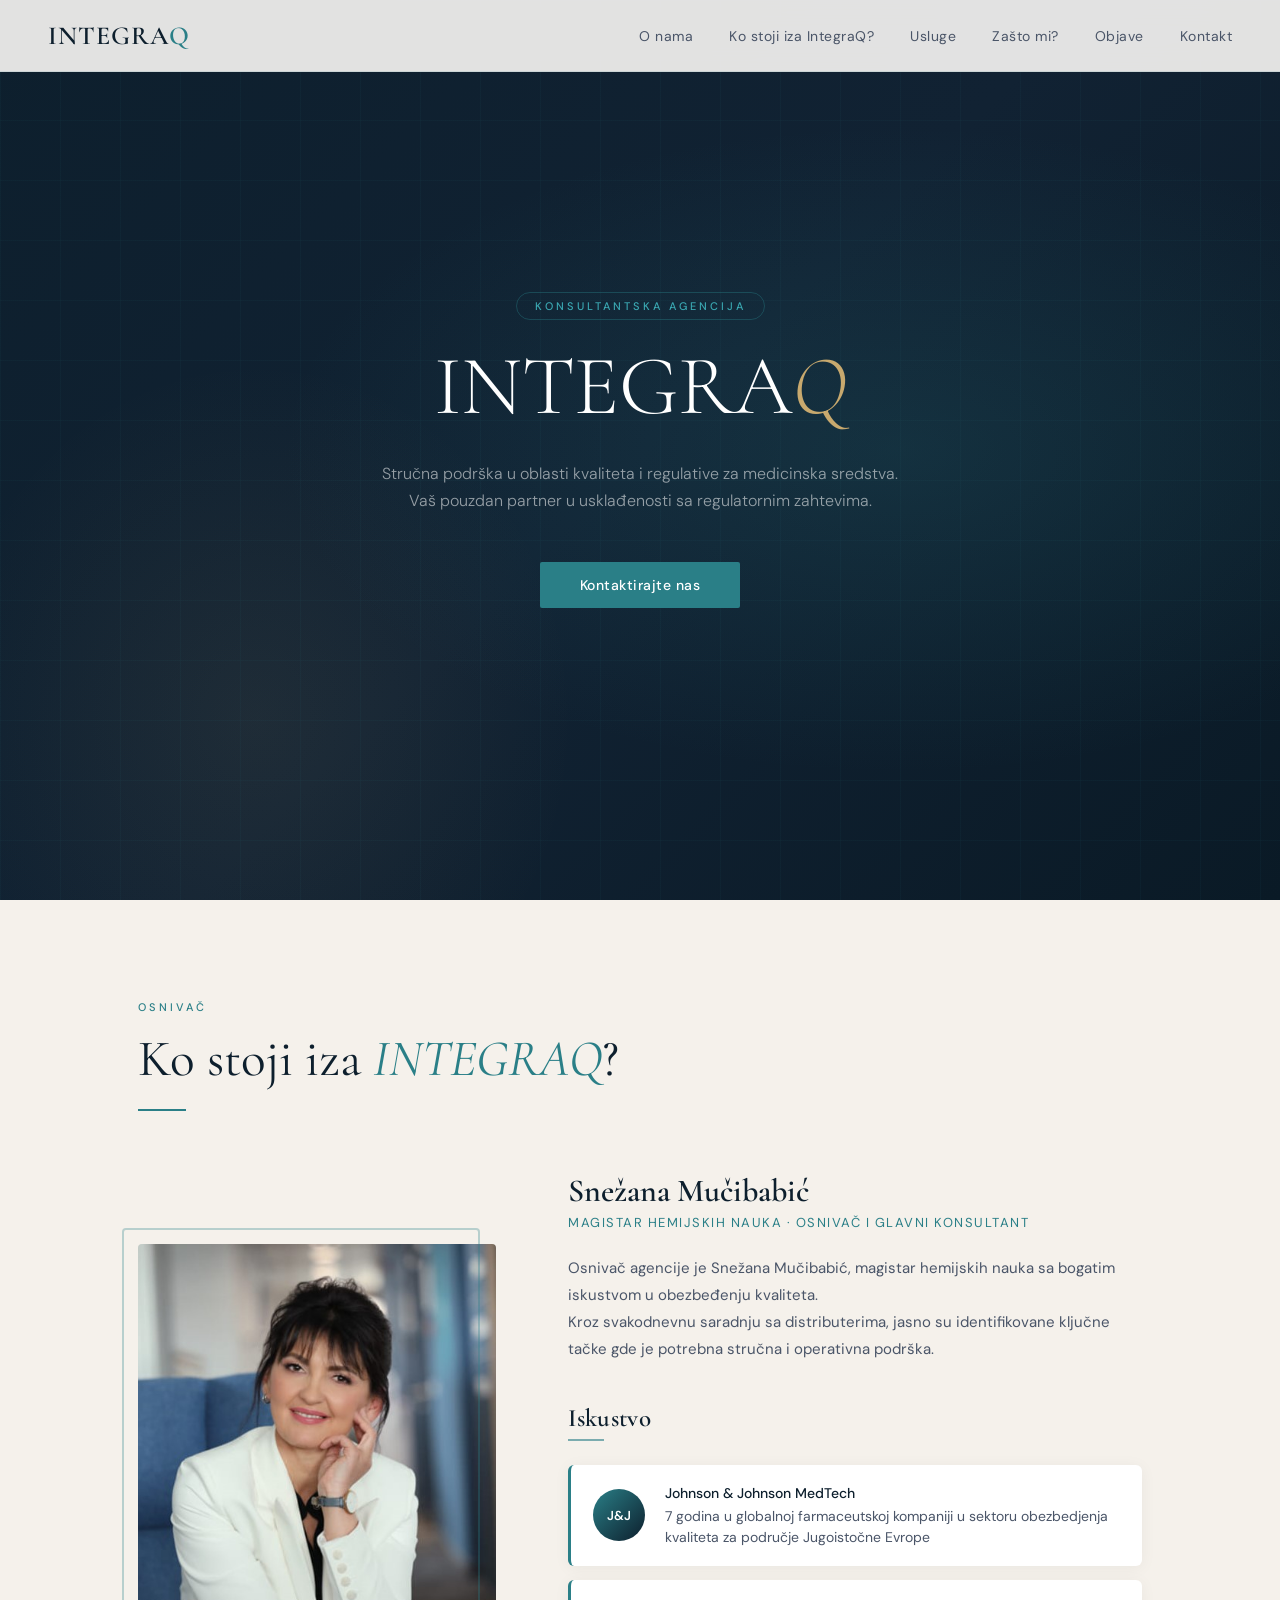
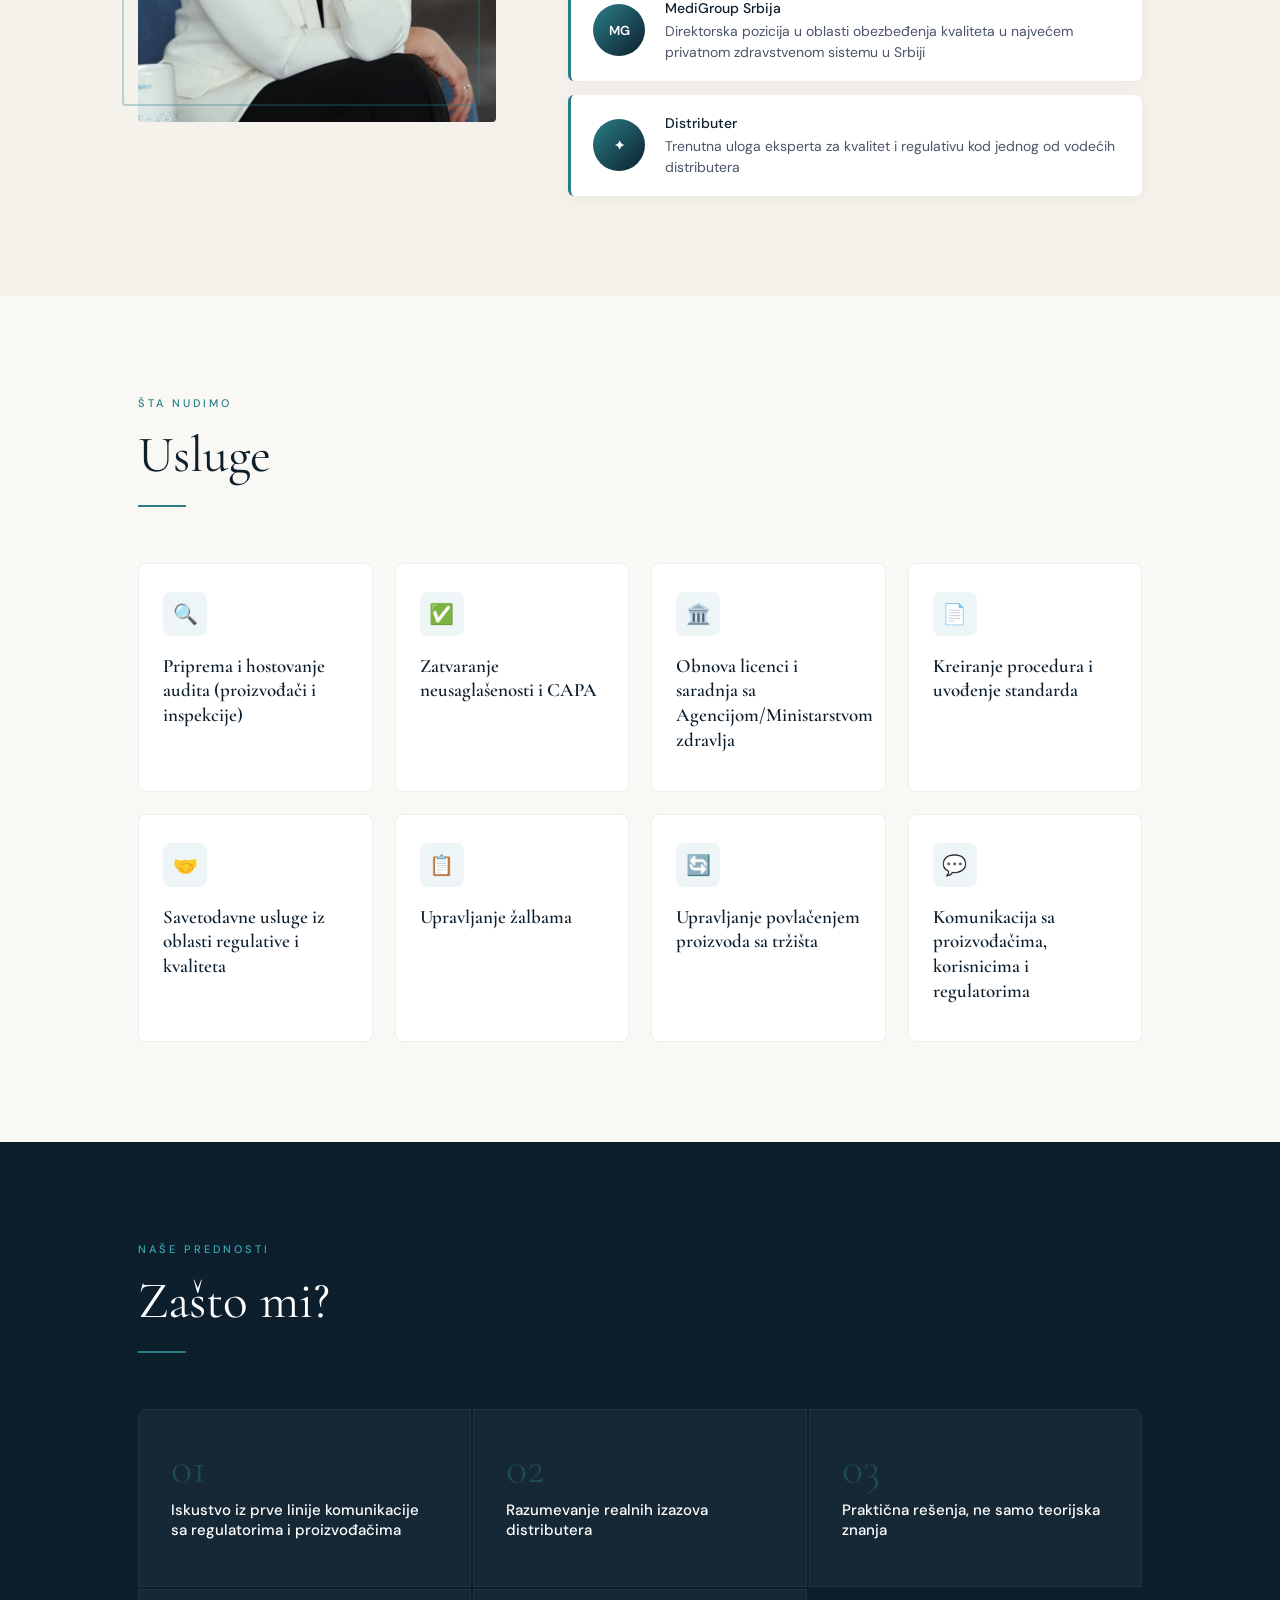
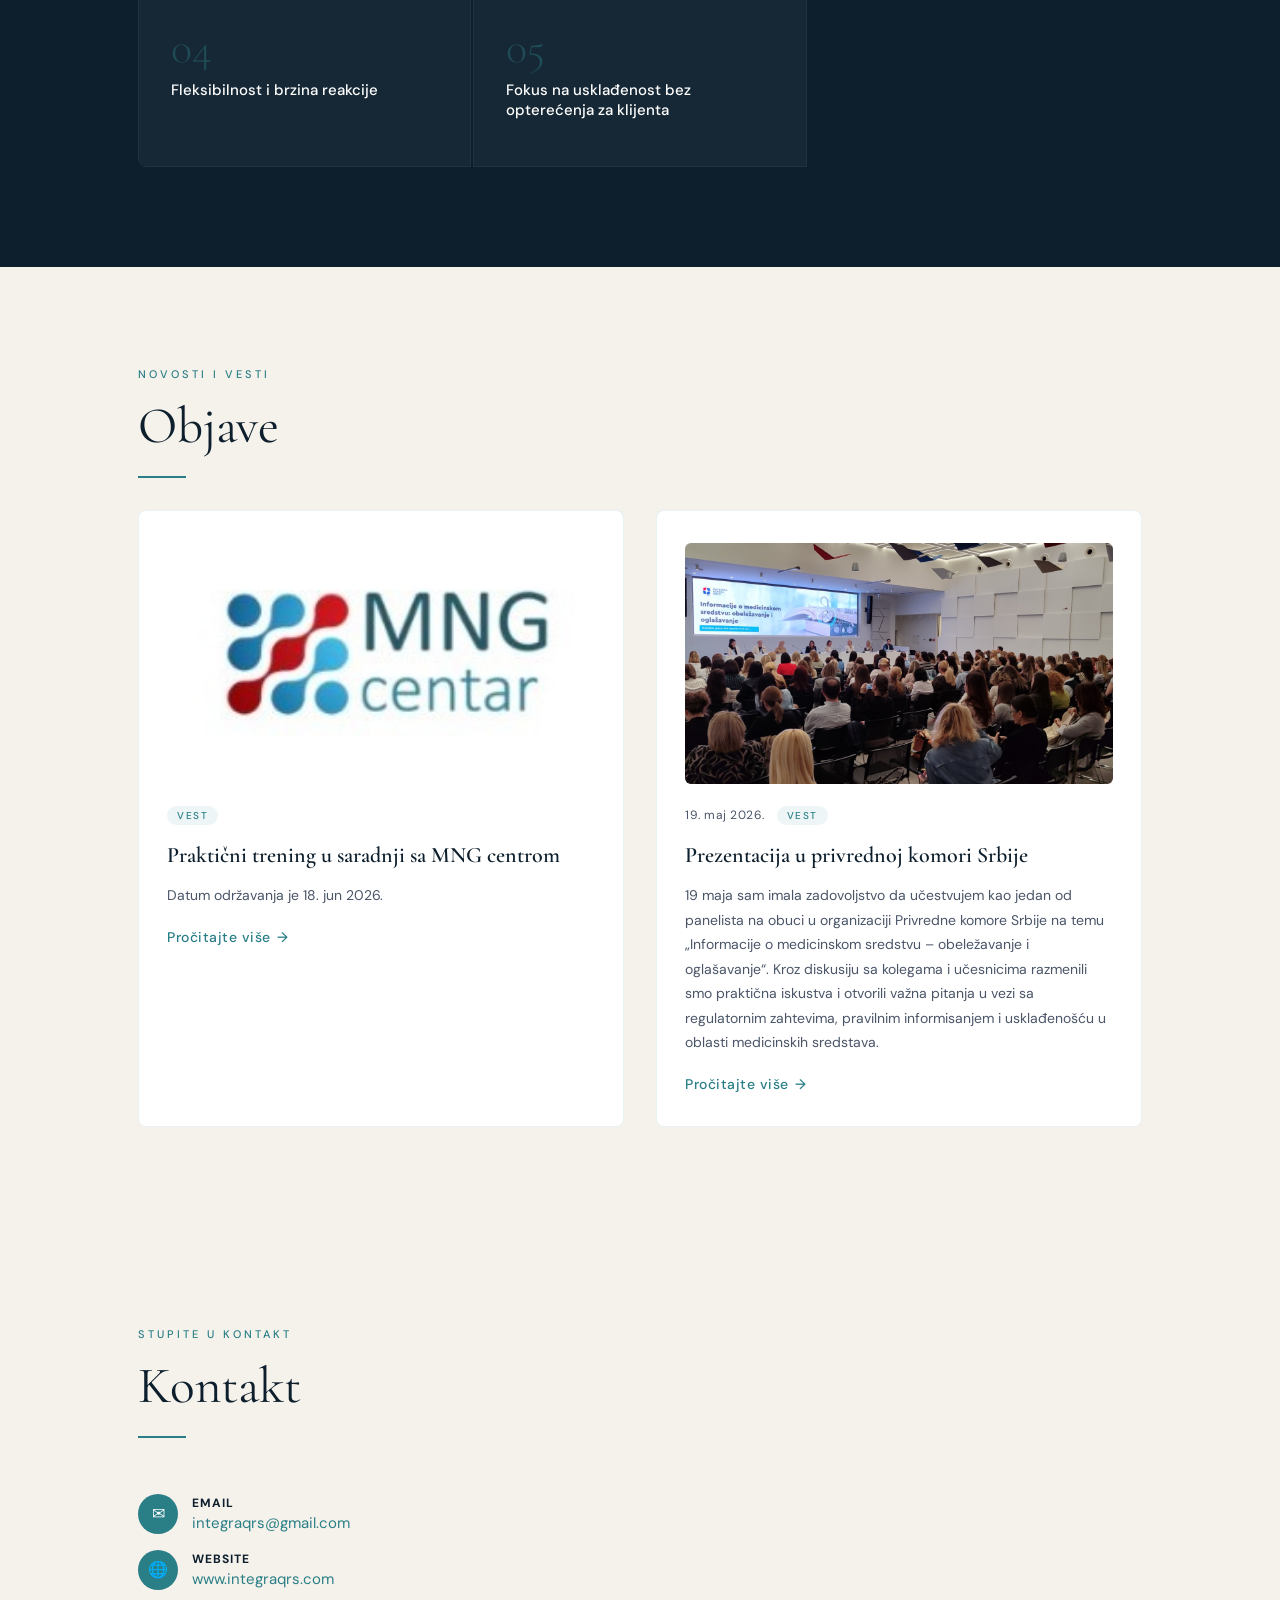
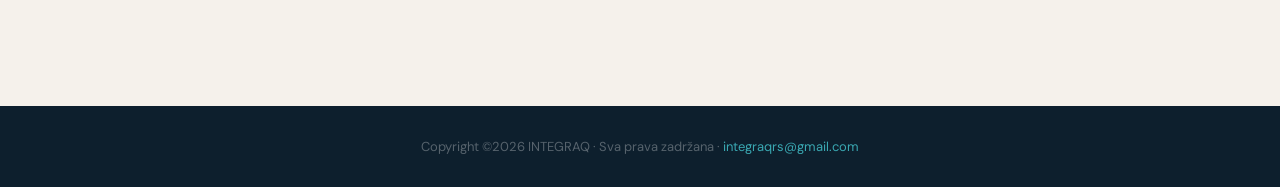
==== commit d0db30f7: "Update index.html" ====
--- a/index.html
+++ b/index.html
@@ -305,7 +305,7 @@
             <span class="objava-datum">19. maj 2026.</span>
             <span class="objava-tag">Vest</span>
           </div>
-          <h3 class="objava-naslov">Naslov objave</h3>
+          <h3 class="objava-naslov">Prezentacija u privrednoj komori Srbije</h3>
           <p class="objava-tekst">19 maja sam imala zadovoljstvo da učestvujem kao jedan od panelista na obuci u organizaciji Privredne komore Srbije na temu „Informacije o medicinskom sredstvu – obeležavanje i oglašavanje“.
 Kroz diskusiju sa kolegama i učesnicima razmenili smo praktična iskustva i otvorili važna pitanja u vezi sa regulatornim zahtevima, pravilnim informisanjem i usklađenošću u oblasti medicinskih sredstava.</p>
           <a href="https://www.pks.rs/vesti/informacije-o-medicinskom-sredstvu-obelezavanje-i-oglasavanje-13215" class="objava-link" target="_blank">Pročitajte više <span>→</span></a>
--- a/style.css
+++ b/style.css
@@ -1,4 +1,4 @@
-:root {
+  :root {
   --navy: #0d1f2d;
   --teal: #2a7f87;
   --teal-light: #3aa8b2;
@@ -153,11 +153,20 @@
 /* ── OBJAVE ── */
 #objave { background: var(--cream); }
 
+/* Glavni stil za mrežu objava na desktopu (ekrani širi od 768px) */
 .objave-grid {
   display: grid;
-  grid-template-columns: repeat(3, 1fr);
-  gap: 28px;
-  margin-top: 56px;
+  grid-template-columns: repeat(2, 1fr); /* Ovo kreira tačno 2 kolone jednake širine (50% / 50%) */
+  gap: 32px;                             /* Razmak između dvije kartice */
+  width: 100%;
+}
+
+/* Prilagođavanje za mobilne telefone da se kartice slažu jedna ispod druge */
+@media (max-width: 768px) {
+  .objave-grid {
+    grid-template-columns: 1fr;          /* Na mobilnom zauzimaju punu širinu (100%) */
+    gap: 24px;
+  }
 }
 
 .objava-card {
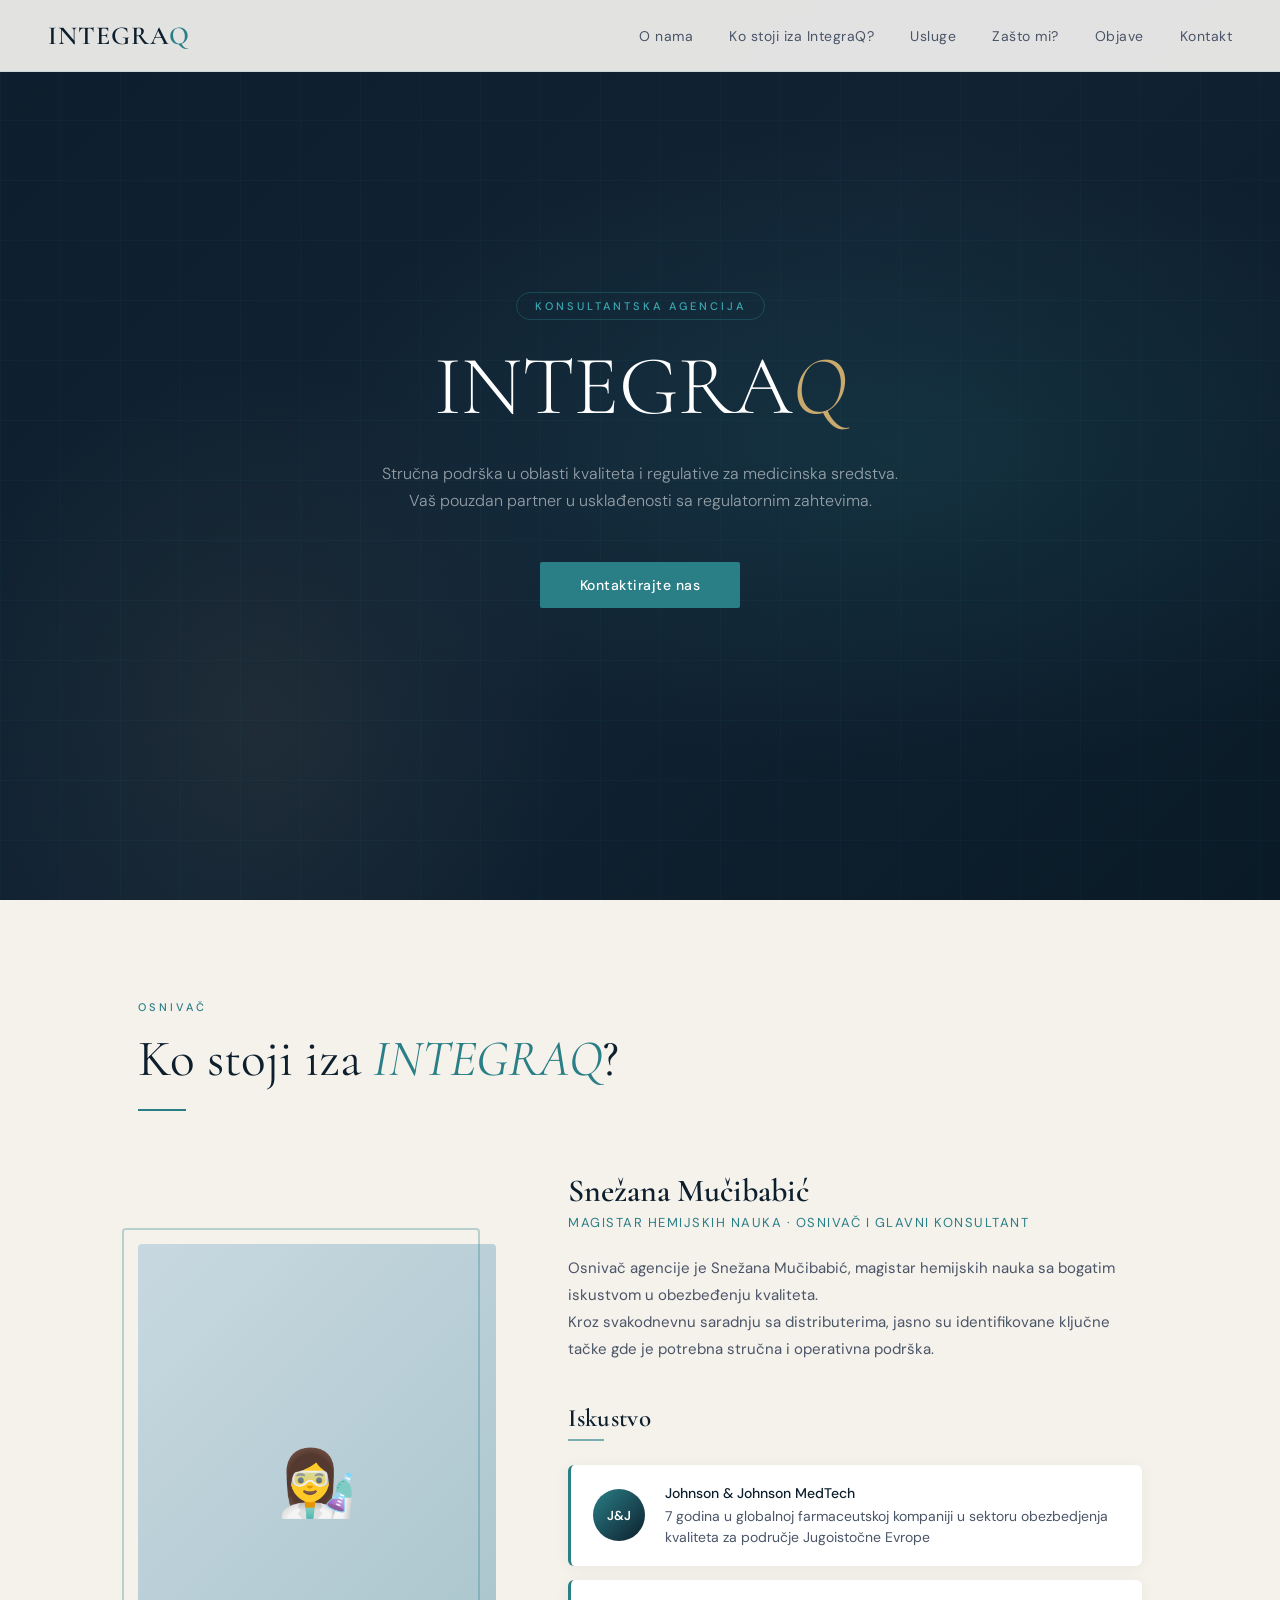
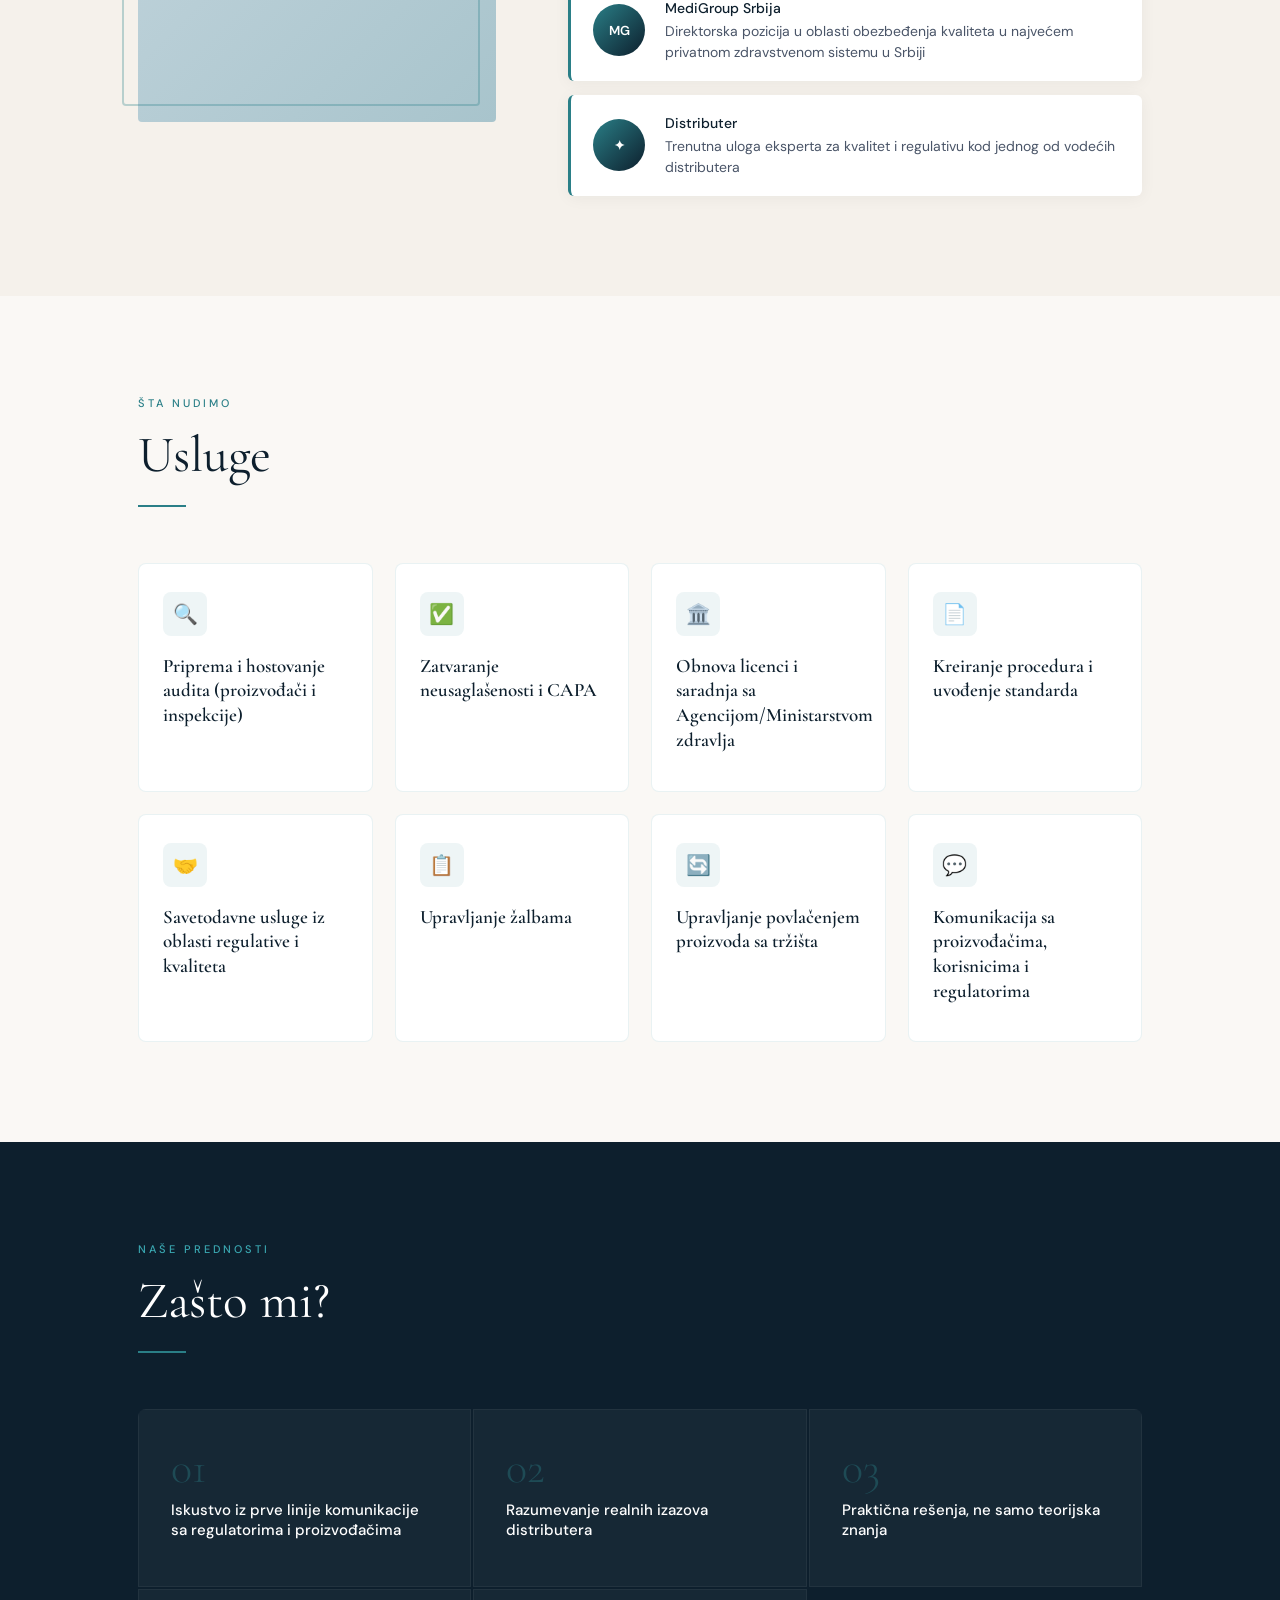
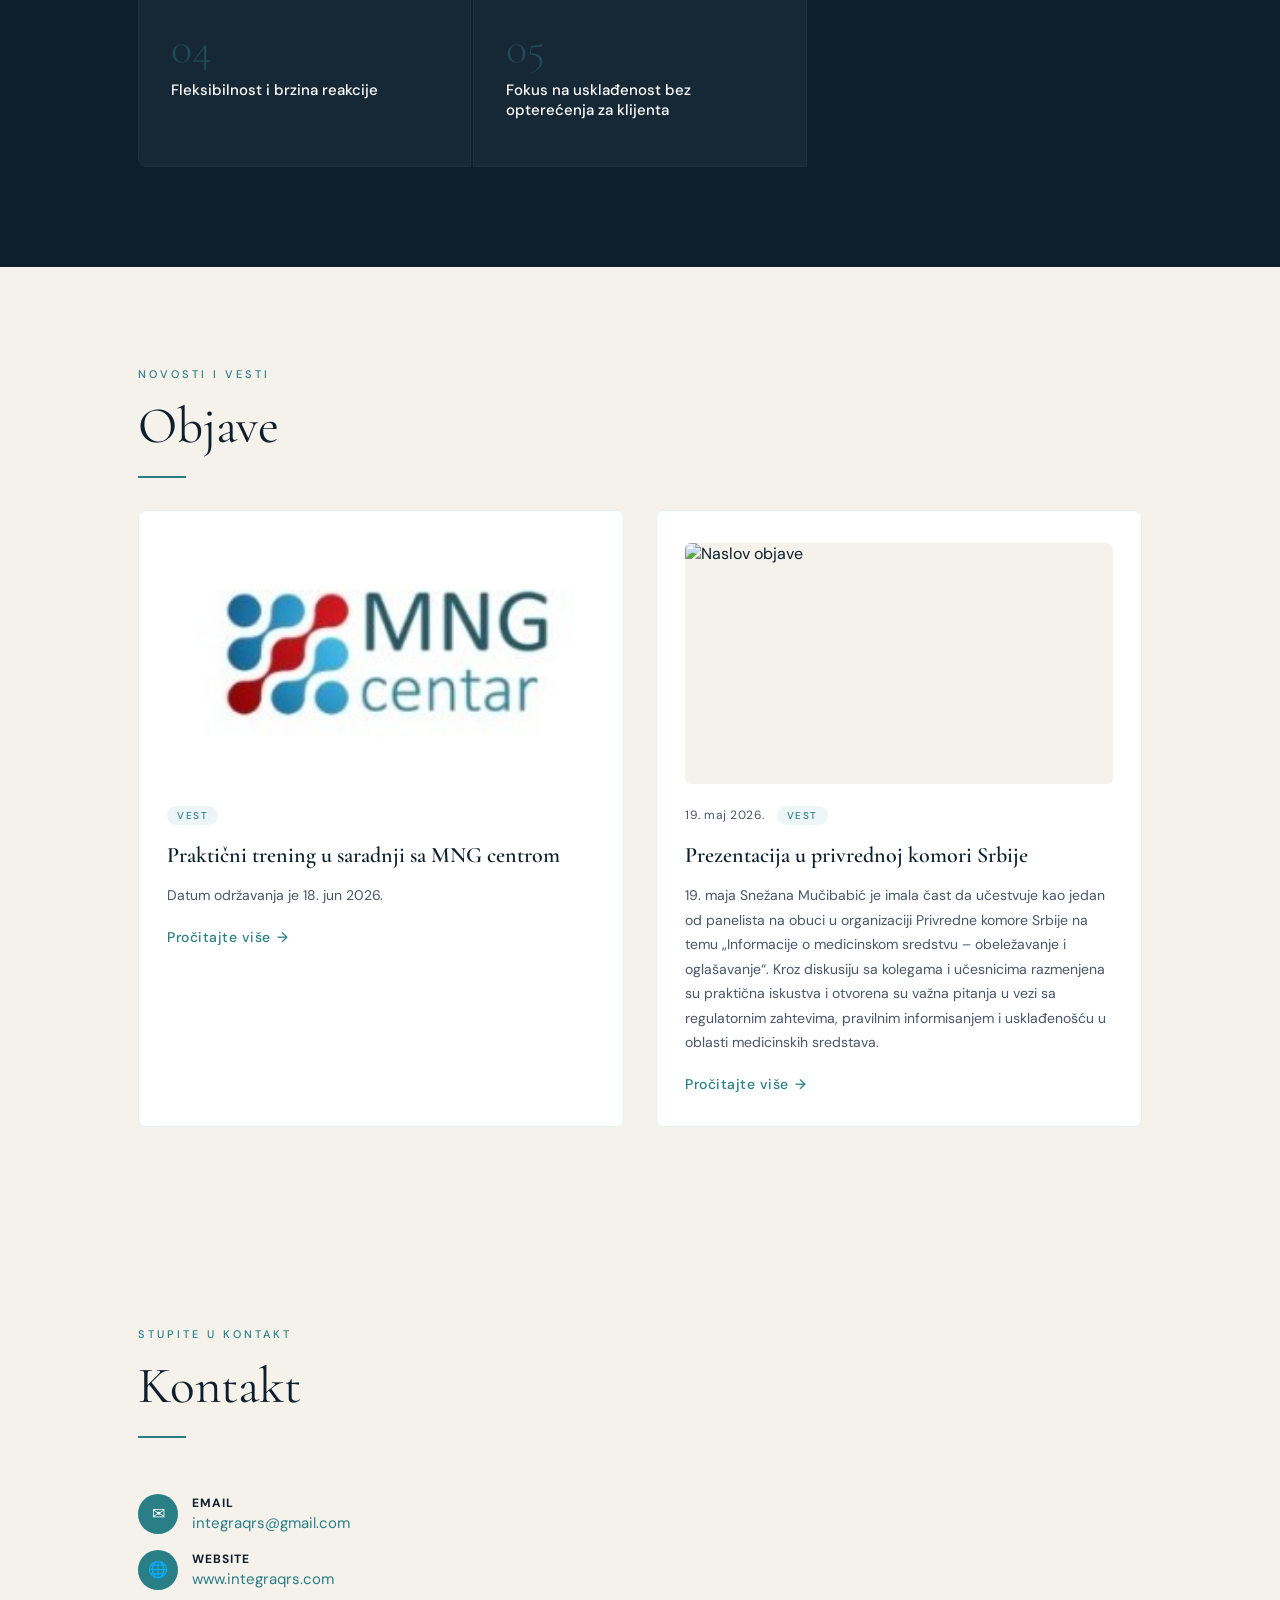
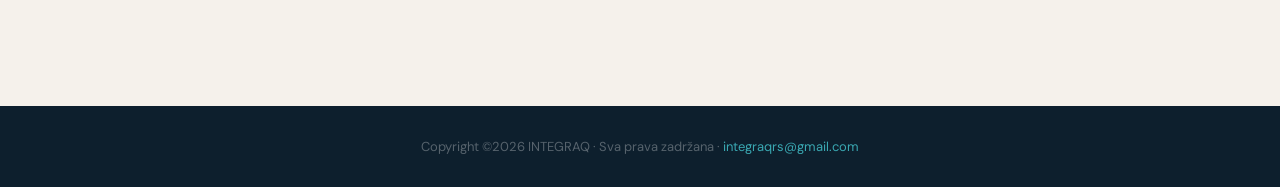
==== commit 2bc8a937: "Update index.html" ====
--- a/index.html
+++ b/index.html
@@ -148,7 +148,7 @@
       <div class="divider"></div>
       <div class="founder-grid">
         <div class="founder-photo-wrap">
-          <img src="slike/sneza.jpg" alt="Snežana Mučibabić" class="founder-photo"
+          <img src="slike/snezana_mucibabic.jpg" alt="Snežana Mučibabić" class="founder-photo"
             onerror="this.style.display='none';this.nextElementSibling.style.display='flex';">
           <div class="founder-photo-placeholder">👩‍🔬</div>
         </div>
@@ -299,15 +299,15 @@
 
               <article class="objava-card">
           <div class="objava-img-wrap">
-            <img src="slike/publika.jpg" alt="Naslov objave" class="objava-img">
+            <img src="slike/Prezentacija privredna komora Srbije.png" alt="Naslov objave" class="objava-img">
           </div>
           <div class="objava-meta">
             <span class="objava-datum">19. maj 2026.</span>
             <span class="objava-tag">Vest</span>
           </div>
           <h3 class="objava-naslov">Prezentacija u privrednoj komori Srbije</h3>
-          <p class="objava-tekst">19 maja sam imala zadovoljstvo da učestvujem kao jedan od panelista na obuci u organizaciji Privredne komore Srbije na temu „Informacije o medicinskom sredstvu – obeležavanje i oglašavanje“.
-Kroz diskusiju sa kolegama i učesnicima razmenili smo praktična iskustva i otvorili važna pitanja u vezi sa regulatornim zahtevima, pravilnim informisanjem i usklađenošću u oblasti medicinskih sredstava.</p>
+          <p class="objava-tekst">19. maja Snežana Mučibabić je imala čast da učestvuje kao jedan od panelista na obuci u organizaciji Privredne komore Srbije na temu „Informacije o medicinskom sredstvu – obeležavanje i oglašavanje“.
+Kroz diskusiju sa kolegama i učesnicima razmenjena su praktična iskustva i otvorena su važna pitanja u vezi sa regulatornim zahtevima, pravilnim informisanjem i usklađenošću u oblasti medicinskih sredstava.</p>
           <a href="https://www.pks.rs/vesti/informacije-o-medicinskom-sredstvu-obelezavanje-i-oglasavanje-13215" class="objava-link" target="_blank">Pročitajte više <span>→</span></a>
         </article>
         <!-- DODAJ NOVU OBJAVU KOPIRANJEM OVOG BLOKA:
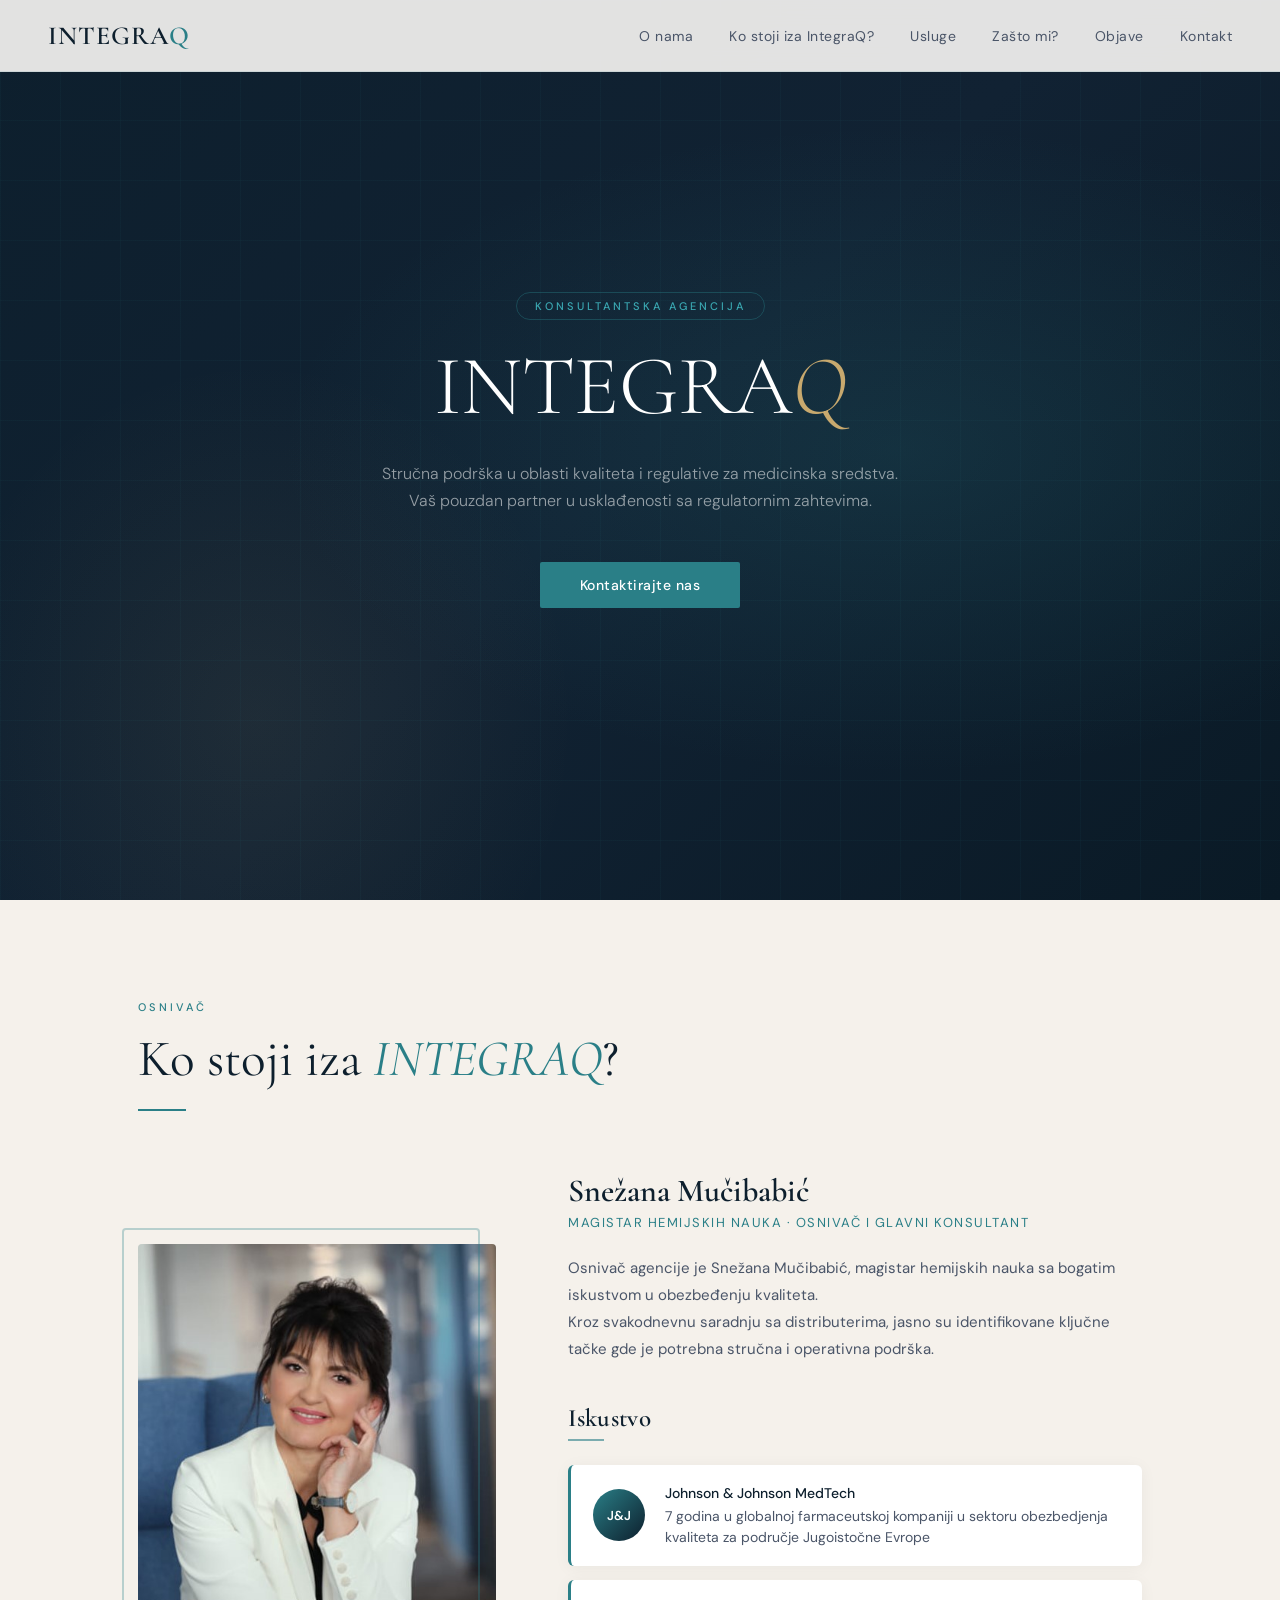
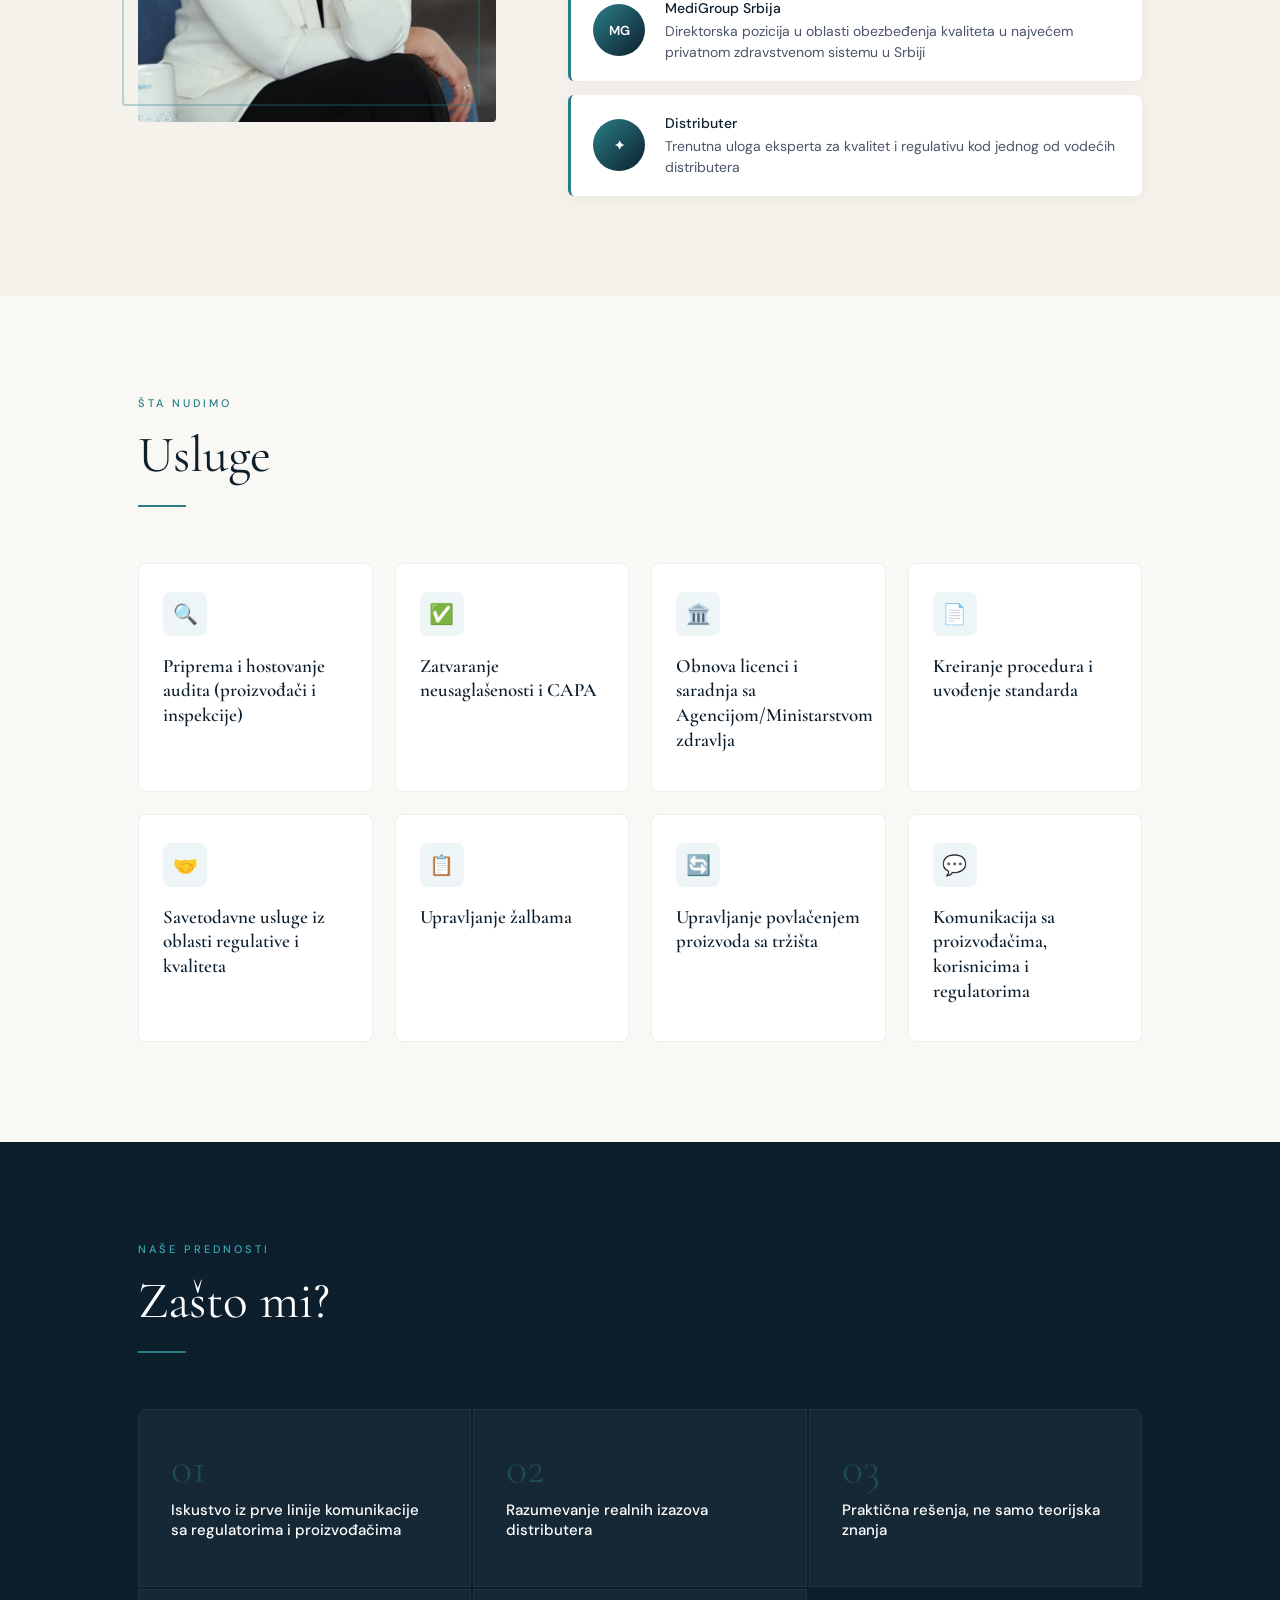
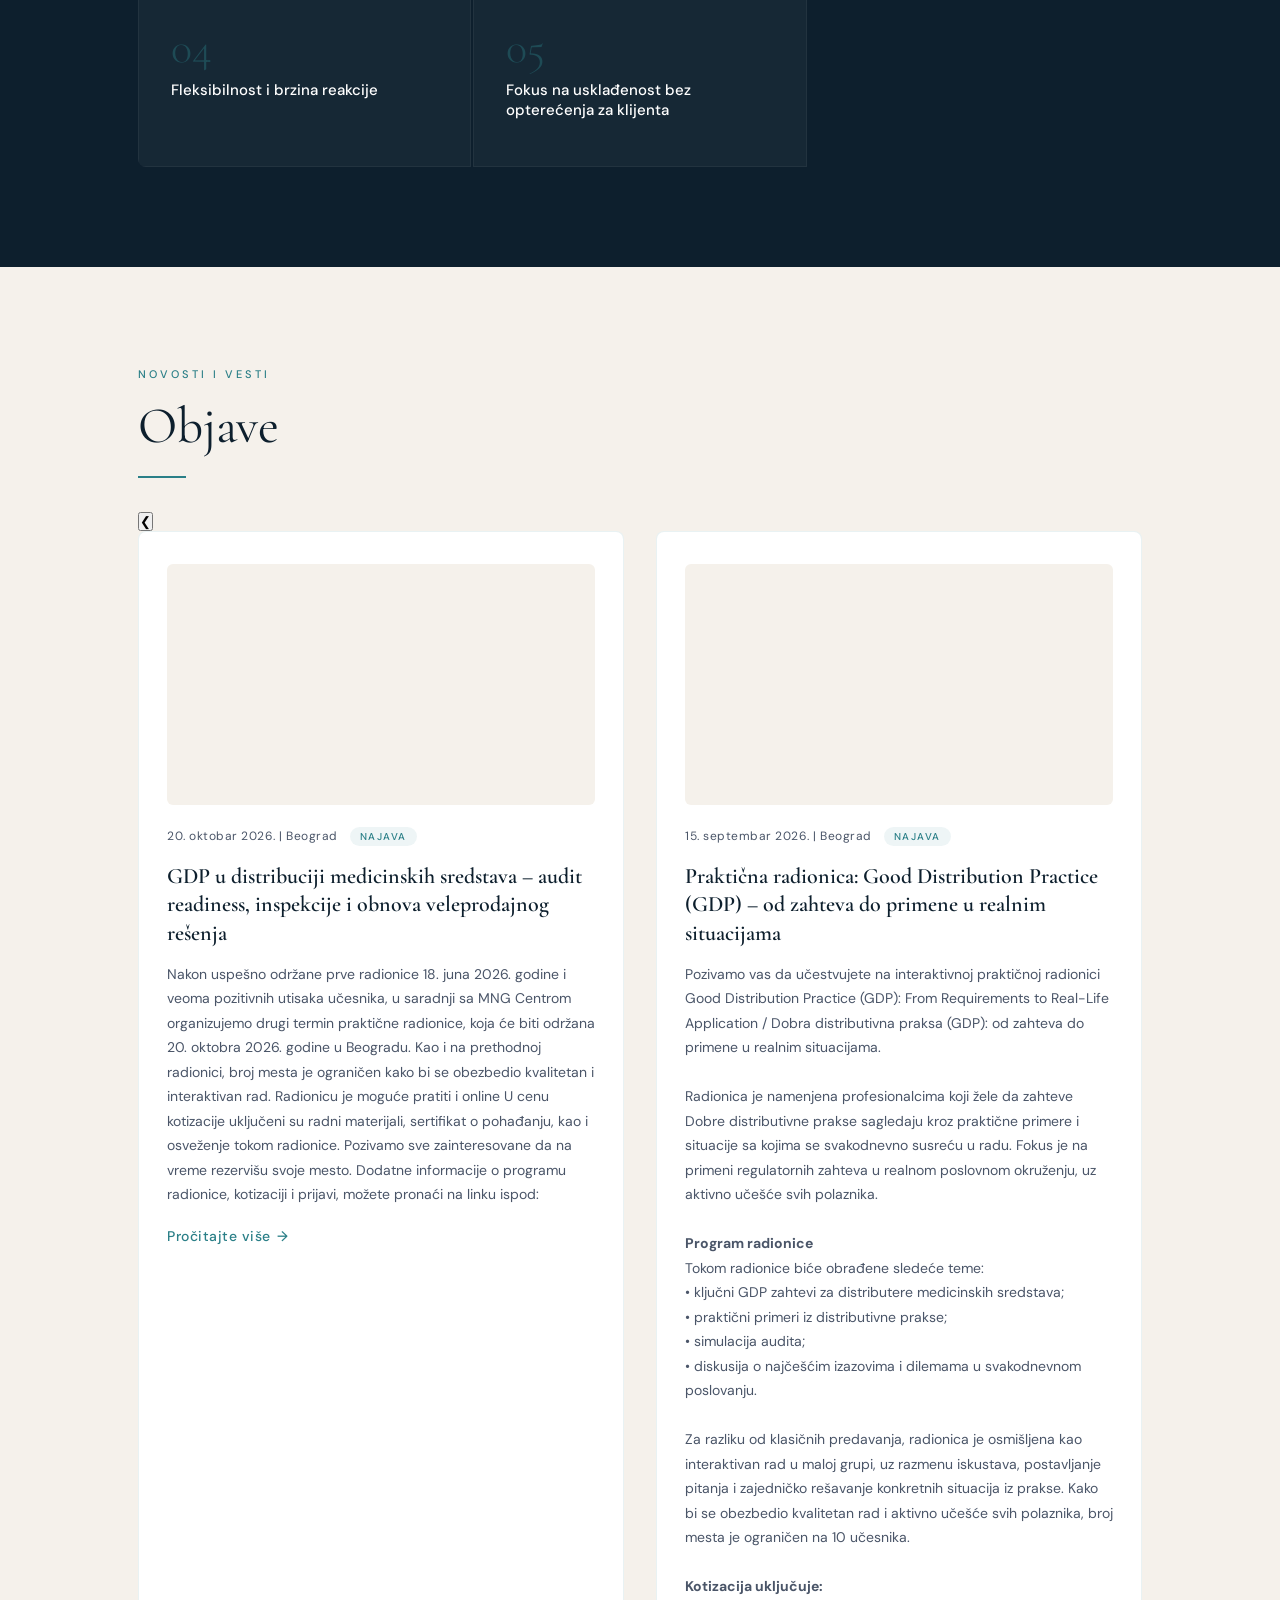
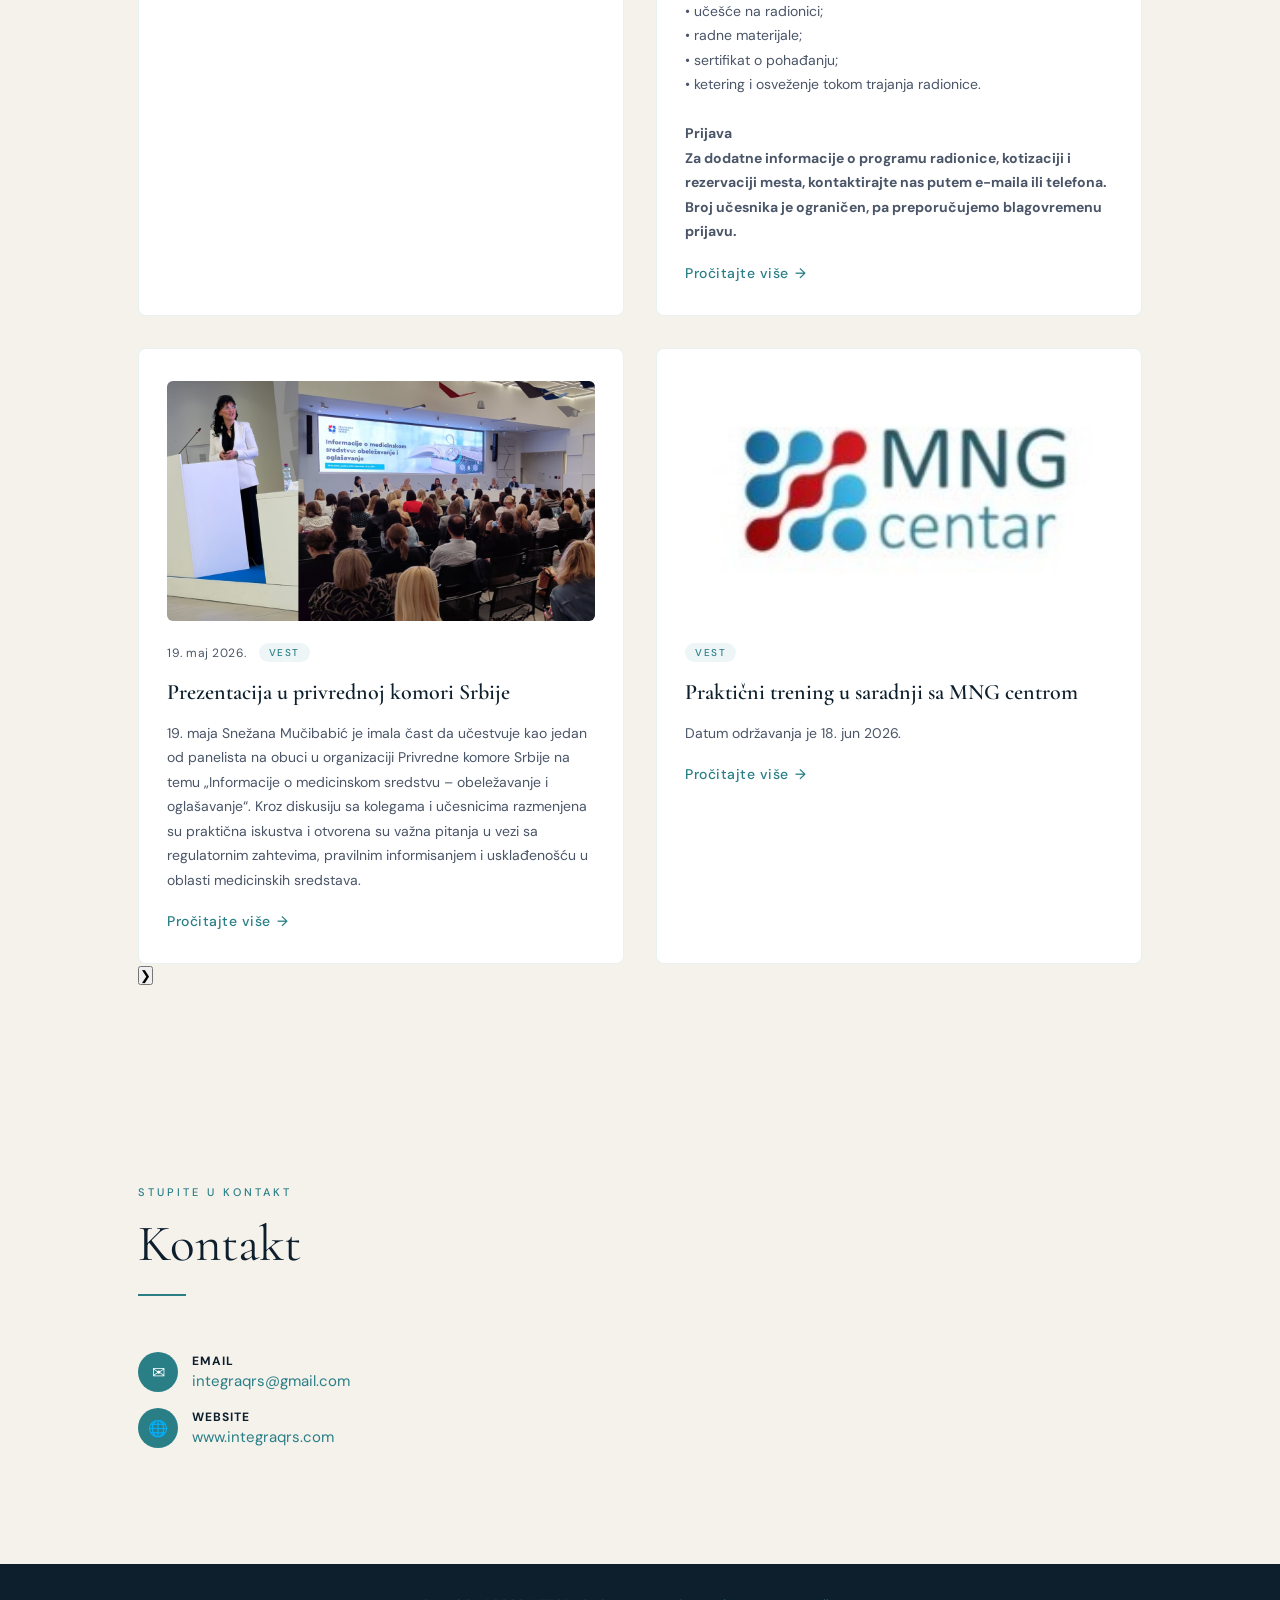
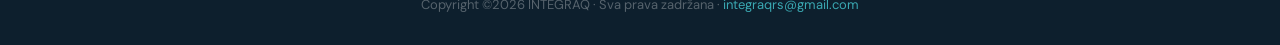
==== commit f7e17a2c: "Update index.html dodate 2 nove objave i sistem za prosirivanje objave koja ima dosta teksta" ====
--- a/index.html
+++ b/index.html
@@ -282,50 +282,95 @@
       <div class="section-label">Novosti i vesti</div>
       <h2 class="section-title">Objave</h2>
       <div class="divider"></div>
-      <div class="objave-grid">
-
-        <!-- OBJAVA 1 — primer, zameni sadrzaj po potrebi -->
-        <article class="objava-card">
-          <div class="objava-img-wrap">
-            <img src="slike/mng-centar1.jpg" alt="Naslov objave" class="objava-img">
-          </div>
-          <div class="objava-meta">
-            <span class="objava-tag">Vest</span>
-          </div>
-          <h3 class="objava-naslov">Praktični trening u saradnji sa MNG centrom</h3>
-          <p class="objava-tekst">Datum održavanja je 18. jun 2026.</p>
-          <a href="https://www.mngcentar.com/site/ProductDef/Details/c9933c07-ae52-4c56-81f8-83827dacfaac" class="objava-link" target="_blank">Pročitajte više <span>→</span></a>
-        </article>
-
-              <article class="objava-card">
-          <div class="objava-img-wrap">
-            <img src="slike/Prezentacija privredna komora Srbije.png" alt="Naslov objave" class="objava-img">
-          </div>
-          <div class="objava-meta">
-            <span class="objava-datum">19. maj 2026.</span>
-            <span class="objava-tag">Vest</span>
-          </div>
-          <h3 class="objava-naslov">Prezentacija u privrednoj komori Srbije</h3>
-          <p class="objava-tekst">19. maja Snežana Mučibabić je imala čast da učestvuje kao jedan od panelista na obuci u organizaciji Privredne komore Srbije na temu „Informacije o medicinskom sredstvu – obeležavanje i oglašavanje“.
-Kroz diskusiju sa kolegama i učesnicima razmenjena su praktična iskustva i otvorena su važna pitanja u vezi sa regulatornim zahtevima, pravilnim informisanjem i usklađenošću u oblasti medicinskih sredstava.</p>
-          <a href="https://www.pks.rs/vesti/informacije-o-medicinskom-sredstvu-obelezavanje-i-oglasavanje-13215" class="objava-link" target="_blank">Pročitajte više <span>→</span></a>
-        </article>
-        <!-- DODAJ NOVU OBJAVU KOPIRANJEM OVOG BLOKA:
-      <article class="objava-card">
-          <div class="objava-img-wrap">
-            <img src="slike/tvoja-slika.jpg" alt="Naslov objave" class="objava-img">
-          </div>
-          <div class="objava-meta">
-            <span class="objava-datum">15. januar 2026.</span>
-            <span class="objava-tag">Vest</span>
-          </div>
-          <h3 class="objava-naslov">Naslov objave</h3>
-          <p class="objava-tekst">Tekst objave...</p>
-          <a href="#" class="objava-link">Pročitajte više <span>→</span></a>
-        </article>
-      -->
-
+      
+      <div class="objave-slider-wrapper">
+        <button id="prevObjava" class="slider-arrow prev-arrow" aria-label="Prethodna objava">❮</button>
+        
+        <div class="objave-grid" id="objaveSlider">
+
+          <article class="objava-card">
+            <div class="objava-img-wrap">
+              <img src="slike/gdp_u_distribuciji.jpg" alt="Četvrta objava" class="objava-img" onerror="this.style.display='none';">
+            </div>
+            <div class="objava-meta">
+              <span class="objava-datum">20. oktobar 2026. | Beograd</span>
+              <span class="objava-tag">Najava</span>
+            </div>
+            <h3 class="objava-naslov">GDP u distribuciji medicinskih sredstava – audit readiness, inspekcije i obnova veleprodajnog rešenja</h3>
+            <p class="objava-tekst">Nakon uspešno održane prve radionice 18. juna 2026. godine i veoma pozitivnih utisaka učesnika, u saradnji sa MNG Centrom organizujemo drugi termin praktične radionice, koja će biti održana 20. oktobra 2026. godine u Beogradu.
+
+Kao i na prethodnoj radionici, broj mesta je ograničen kako bi se obezbedio kvalitetan i interaktivan rad. Radionicu je moguće pratiti i online
+
+U cenu kotizacije uključeni su radni materijali, sertifikat o pohađanju, kao i osveženje tokom radionice.
+
+Pozivamo sve zainteresovane da na vreme rezervišu svoje mesto.
+
+Dodatne informacije o programu radionice, kotizaciji i prijavi, možete pronaći na linku ispod: </p>
+            <a href="https://www.mngcentar.com/site/ProductDef/Details/GDP-u-distribuciji-medicinskih-sredstava" class="objava-link">Pročitajte više <span>→</span></a>
+          </article>
+
+          <article class="objava-card">
+            <div class="objava-img-wrap">
+              <img src="slike/gdp.webp" alt="Treća objava" class="objava-img" onerror="this.style.display='none';">
+            </div>
+            <div class="objava-meta">
+              <span class="objava-datum">15. septembar 2026. | Beograd</span>
+              <span class="objava-tag">Najava</span>
+            </div>
+            <h3 class="objava-naslov">Praktična radionica: Good Distribution Practice (GDP) – od zahteva do primene u realnim situacijama</h3>
+            
+            <!-- DODATO: klasa "expandable-text" -->
+            <p class="objava-tekst expandable-text">Pozivamo vas da učestvujete na interaktivnoj praktičnoj radionici Good Distribution Practice (GDP): From Requirements to Real-Life Application / Dobra distributivna praksa (GDP): od zahteva do primene u realnim situacijama.<br><br>
+Radionica je namenjena profesionalcima koji žele da zahteve Dobre distributivne prakse sagledaju kroz praktične primere i situacije sa kojima se svakodnevno susreću u radu. Fokus je na primeni regulatornih zahteva u realnom poslovnom okruženju, uz aktivno učešće svih polaznika.<br><br>
+<strong>Program radionice</strong><br>
+Tokom radionice biće obrađene sledeće teme:<br>
+• ključni GDP zahtevi za distributere medicinskih sredstava;<br>
+• praktični primeri iz distributivne prakse;<br>
+• simulacija audita;<br>
+• diskusija o najčešćim izazovima i dilemama u svakodnevnom poslovanju.<br><br>
+Za razliku od klasičnih predavanja, radionica je osmišljena kao interaktivan rad u maloj grupi, uz razmenu iskustava, postavljanje pitanja i zajedničko rešavanje konkretnih situacija iz prakse. Kako bi se obezbedio kvalitetan rad i aktivno učešće svih polaznika, broj mesta je ograničen na 10 učesnika.<br><br>
+<strong>Kotizacija uključuje:</strong><br>
+• učešće na radionici;<br>
+• radne materijale;<br>
+• sertifikat o pohađanju;<br>
+• ketering i osveženje tokom trajanja radionice.<br><br>
+<strong>Prijava</strong><br>
+<strong>Za dodatne informacije o programu radionice, kotizaciji i rezervaciji mesta, kontaktirajte nas putem e-maila ili telefona. Broj učesnika je ograničen, pa preporučujemo blagovremenu prijavu.</strong></p>
+            
+            <!-- DODATO: klasa "expand-btn" i href je ostavljen kao "#" -->
+            <a href="#" class="objava-link expand-btn">Pročitajte više <span>→</span></a>
+          </article>
+
+          <article class="objava-card">
+            <div class="objava-img-wrap">
+              <img src="slike/Prezentacija privredna komora Srbije.png" alt="Naslov objave" class="objava-img">
+            </div>
+            <div class="objava-meta">
+              <span class="objava-datum">19. maj 2026.</span>
+              <span class="objava-tag">Vest</span>
+            </div>
+            <h3 class="objava-naslov">Prezentacija u privrednoj komori Srbije</h3>
+            <p class="objava-tekst">19. maja Snežana Mučibabić je imala čast da učestvuje kao jedan od panelista na obuci u organizaciji Privredne komore Srbije na temu „Informacije o medicinskom sredstvu – obeležavanje i oglašavanje“. Kroz diskusiju sa kolegama i učesnicima razmenjena su praktična iskustva i otvorena su važna pitanja u vezi sa regulatornim zahtevima, pravilnim informisanjem i usklađenošću u oblasti medicinskih sredstava.</p>
+            <a href="https://www.pks.rs/vesti/informacije-o-medicinskom-sredstvu-obelezavanje-i-oglasavanje-13215" class="objava-link" >Pročitajte više <span>→</span></a>
+          </article>
+
+          <article class="objava-card">
+            <div class="objava-img-wrap">
+              <img src="slike/mng-centar1.jpg" alt="Naslov objave" class="objava-img">
+            </div>
+            <div class="objava-meta">
+              <span class="objava-tag">Vest</span>
+            </div>
+            <h3 class="objava-naslov">Praktični trening u saradnji sa MNG centrom</h3>
+            <p class="objava-tekst">Datum održavanja je 18. jun 2026.</p>
+            <a href="https://www.mngcentar.com/site/ProductDef/Details/c9933c07-ae52-4c56-81f8-83827dacfaac" class="objava-link" >Pročitajte više <span>→</span></a>
+          </article>
+
+        </div>
+
+        <button id="nextObjava" class="slider-arrow next-arrow" aria-label="Sledeća objava">❯</button>
       </div>
+      
     </div>
   </section>
 
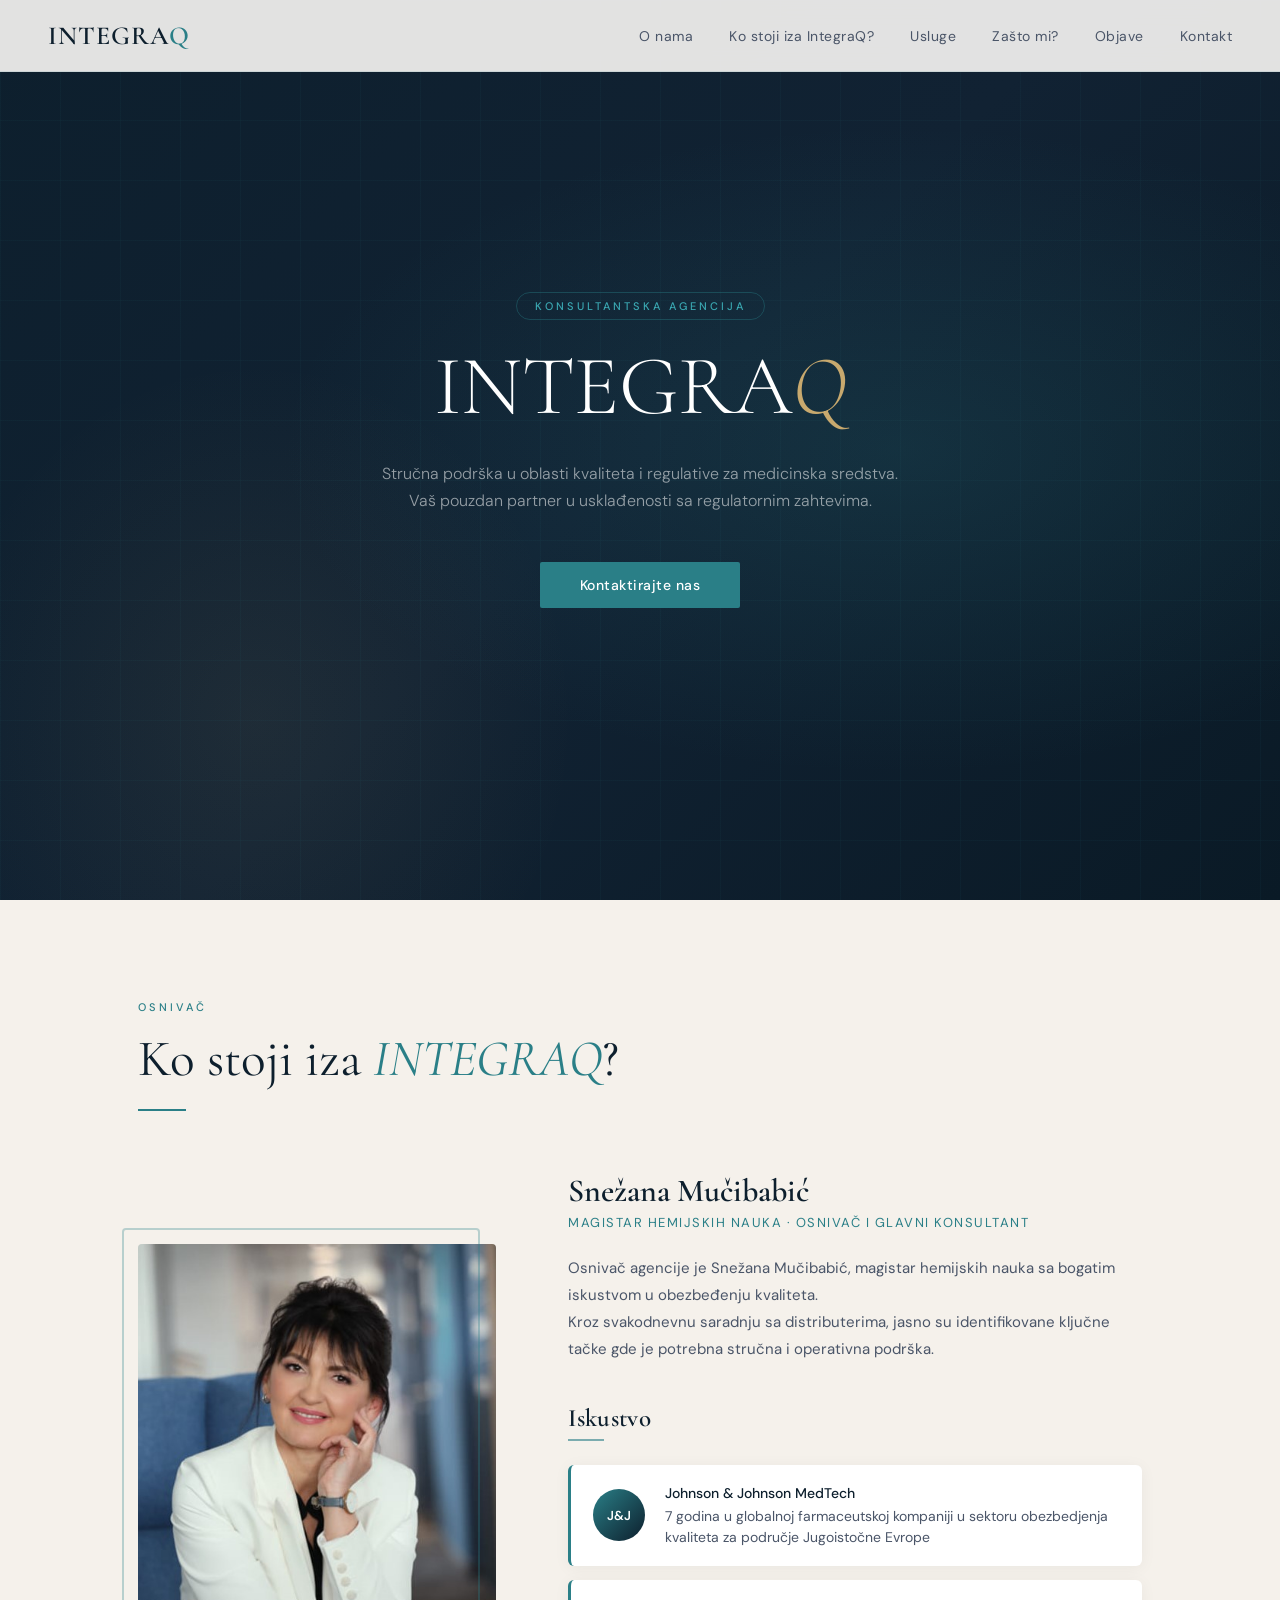
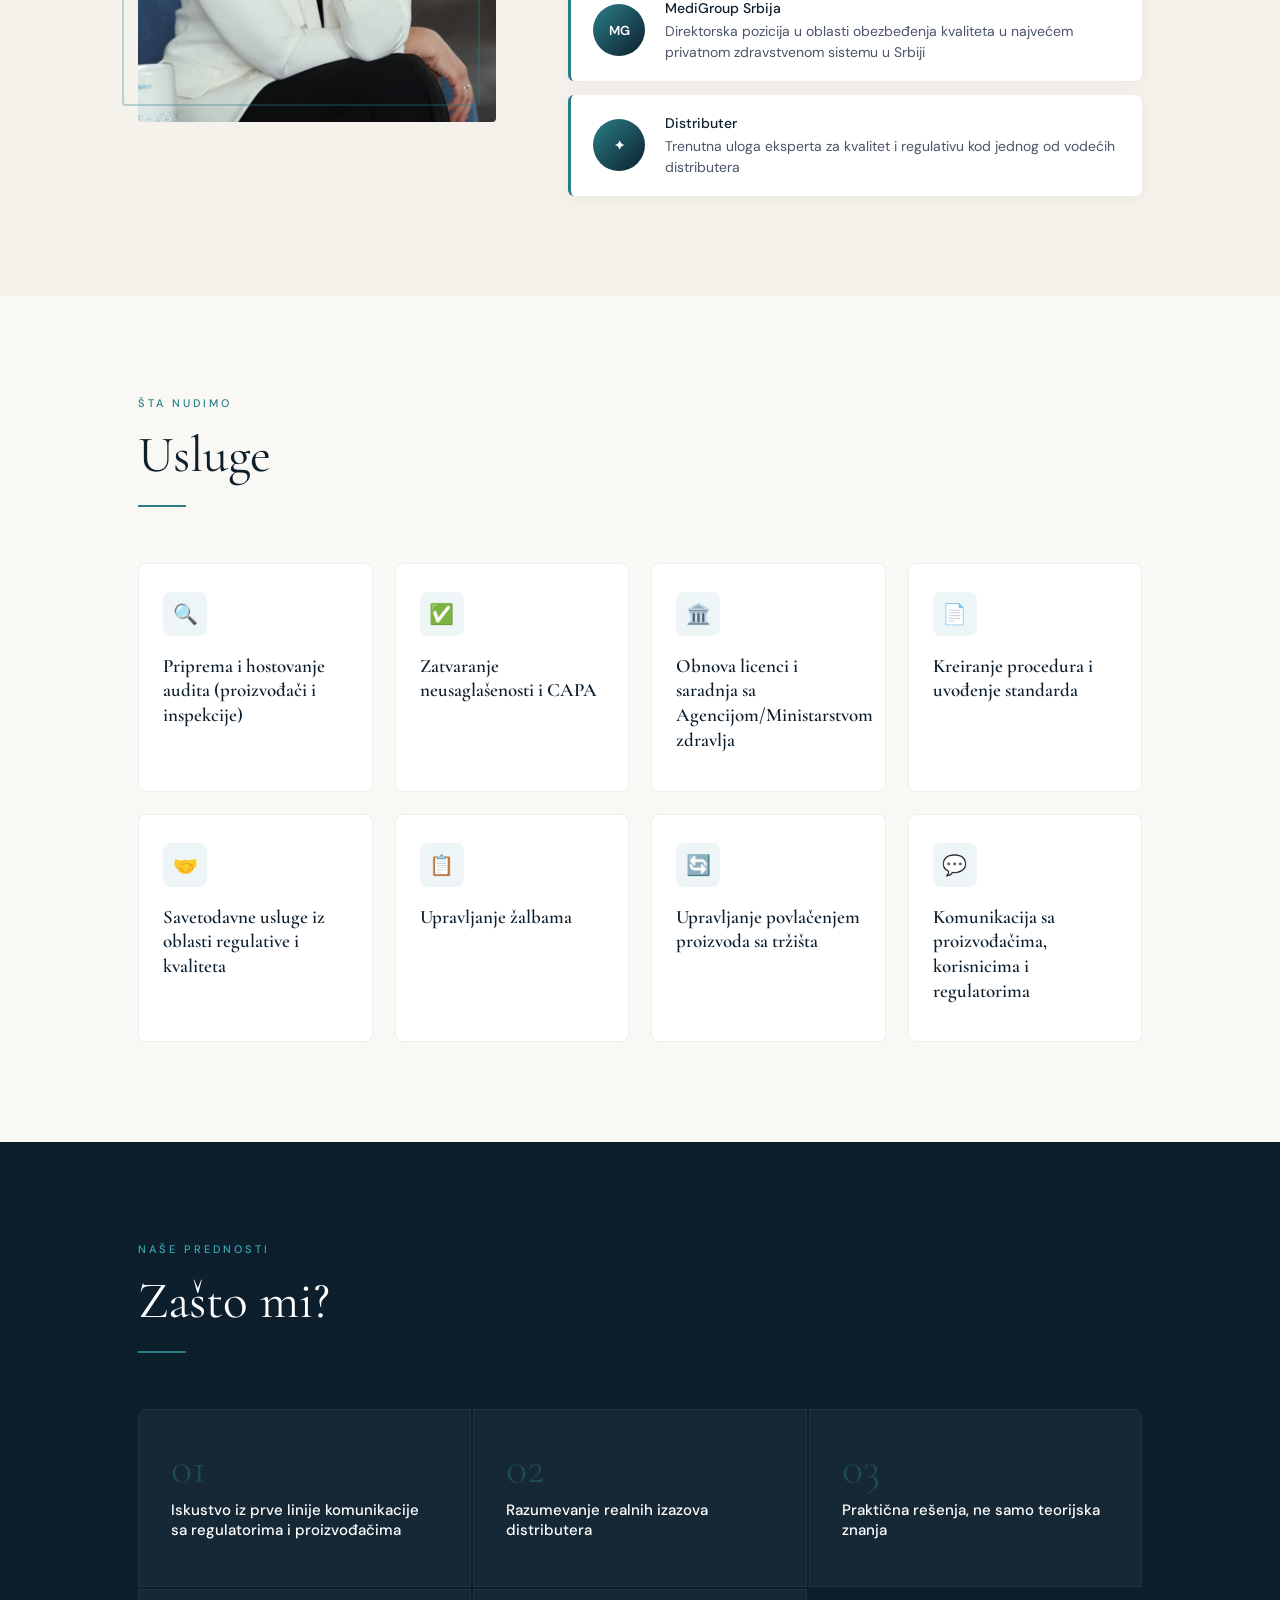
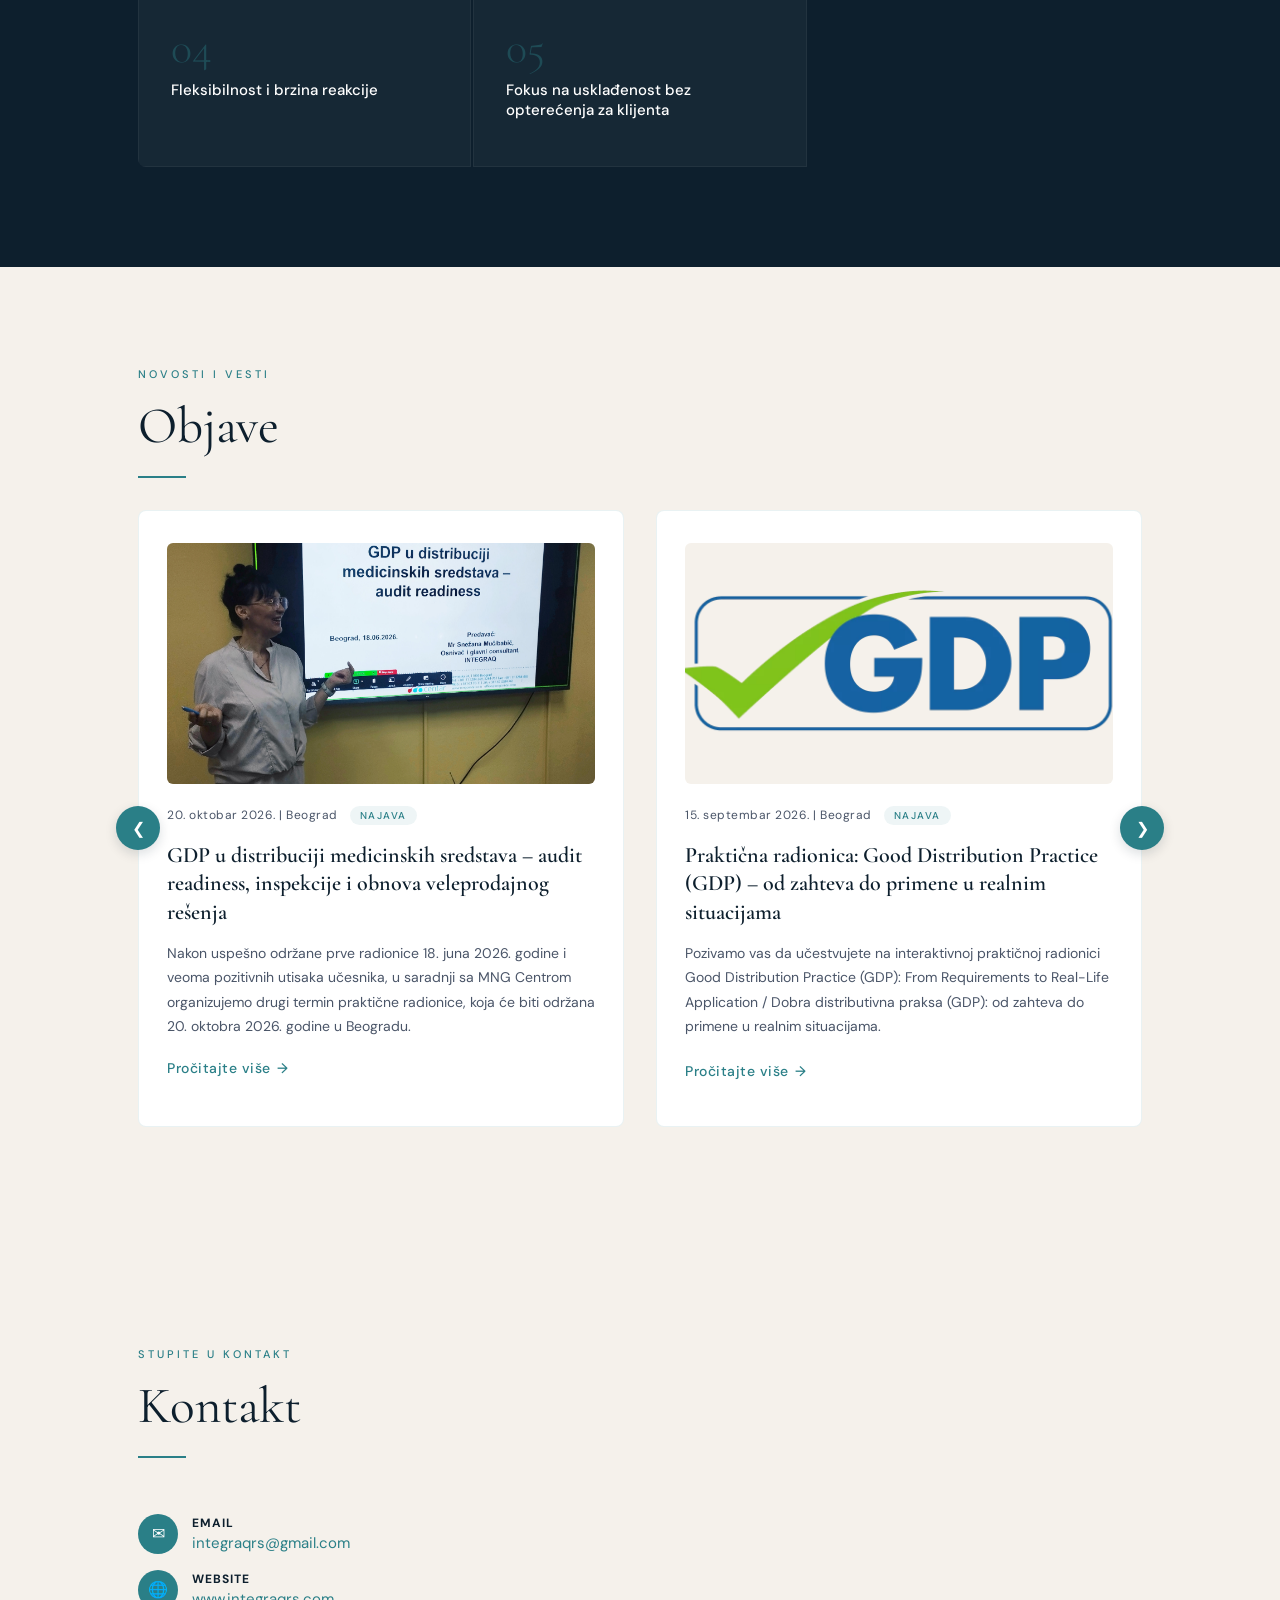
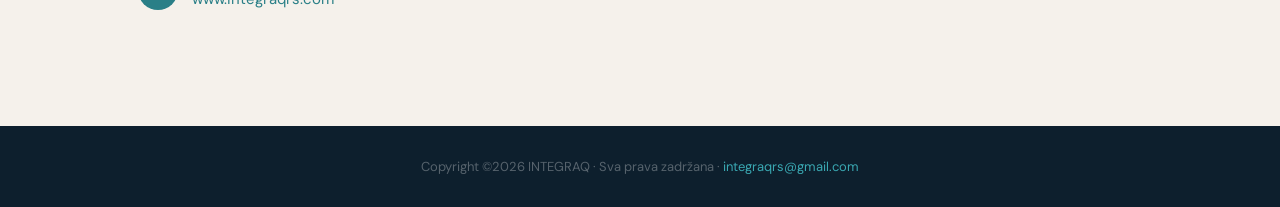
==== commit e3476e34: "Update index.html dodat nov sistem za objave" ====
--- a/index.html
+++ b/index.html
@@ -13,39 +13,43 @@
   </script>
   <meta charset="UTF-8">
   <meta name="viewport" content="width=device-width, initial-scale=1.0">
+  
   <!--PRIMARY SEO-->
-  <title>Integraq – Konsultantska agencija za kvalitet medicinskih sredstava | Beograd</title>
+  <title>Integraq – Konsultantska agencija za kvalitet medicinskih sredstava</title>
   <meta name="description"
-    content="INTEGRAQ je konsultantska agencija u Beogradu specijalizovana za kvalitet i regulativu medicinskih sredstava. Upravljanje žalbama, CAPA, auditi, obnova licenci i usklađenost sa MDR/IVDR. Kontakt: integraqrs@gmail.com">
+    content="INTEGRAQ je konsultantska agencija specijalizovana za kvalitet i regulativu medicinskih sredstava. Upravljanje žalbama, GDP, CAPA, auditi i usklađenost sa MDR/IVDR u Srbiji i EU. Kontakt: integraqrs@gmail.com">
   <meta name="keywords"
-    content="medicinska sredstva konsultant Beograd, regulativa medicinska sredstva Srbija, MDR IVDR konsultant, upravljanje kvalitetom medicinska sredstva, CAPA medicinska sredstva, audit medicinska sredstva Beograd, registracija medicinskih sredstava Srbija, QMS medicinska sredstva, INTEGRAQ">
+    content="medicinska sredstva konsultant, regulativa medicinska sredstva Srbija, MDR IVDR konsultant, upravljanje kvalitetom medicinska sredstva, CAPA medicinska sredstva, audit medicinska sredstva, registracija medicinskih sredstava Srbija, EU regulativa medicinska sredstva, CE znak medicinska sredstva, QMS medicinska sredstva, INTEGRAQ, gdp, good distribution practice">
   <meta name="author" content="Snežana Mučibabić – INTEGRAQ">
   <meta name="robots" content="index, follow">
   <meta name="language" content="Serbian">
   <link rel="canonical" href="https://www.integraqrs.com/">
+  
   <!-- OPEN GRAPH -->
   <meta property="og:type" content="website">
   <meta property="og:url" content="https://www.integraqrs.com/">
-  <meta property="og:title" content="INTEGRAQ – Konsultantska agencija za medicinska sredstva | Beograd">
+  <meta property="og:title" content="INTEGRAQ – Konsultantska agencija za medicinska sredstva">
   <meta property="og:description"
-    content="Stručna podrška u oblasti kvaliteta i regulative za medicinska sredstva. Vaš pouzdan partner u usklađenosti sa regulatornim zahtevima – Beograd, Srbija.">
+    content="Stručna podrška u oblasti kvaliteta i regulative za medicinska sredstva. Vaš pouzdan partner u usklađenosti sa regulatornim zahtevima u Srbiji i Evropskoj uniji.">
   <meta property="og:image" content="https://www.integraqrs.com/slike/integraq_logo.jpg">
   <meta property="og:image:width" content="1200">
   <meta property="og:image:height" content="630">
   <meta property="og:locale" content="sr_RS">
   <meta property="og:site_name" content="INTEGRAQ">
+  
   <!-- TWITTER CARD -->
   <meta name="twitter:card" content="summary_large_image">
-  <meta name="twitter:title" content="INTEGRAQ – Konsultantska agencija za medicinska sredstva | Beograd">
+  <meta name="twitter:title" content="INTEGRAQ – Konsultantska agencija za medicinska sredstva">
   <meta name="twitter:description"
-    content="Stručna podrška u oblasti kvaliteta i regulative za medicinska sredstva. Beograd, Srbija.">
+    content="Stručna podrška u oblasti kvaliteta i regulative za medicinska sredstva za tržišta Srbije i EU.">
   <meta name="twitter:image" content="https://www.integraqrs.com/slike/integraq_logo.jpg">
 
-  <!-- GEO TAGS -->
+  <!-- GEO TAGS (Fizička lokacija agencije ostaje Beograd) -->
   <meta name="geo.region" content="RS-00">
-  <meta name="geo.placename" content="Beograd, Srbija">
+  <meta name="geo.placename" content="Srbija">
   <meta name="geo.position" content="44.8176;20.4633">
   <meta name="ICBM" content="44.8176, 20.4633">
+  
   <!-- STRUCTURED DATA: LocalBusiness + ProfessionalService -->
   <script type="application/ld+json">
   {
@@ -56,7 +60,7 @@
         "@id": "https://www.integraqrs.com/#business",
         "name": "INTEGRAQ Konsultantska agencija",
         "alternateName": "INTEGRAQ",
-        "description": "Konsultantska agencija specijalizovana za kvalitet i regulativu medicinskih sredstava. Usluge: upravljanje žalbama, povlačenje proizvoda sa tržišta, priprema audita, zatvaranje neusaglašenosti i CAPA, obnova licenci i saradnja sa Agencijom za lekove i Ministarstvom zdravlja Srbije.",
+        "description": "Konsultantska agencija specijalizovana za kvalitet i regulativu medicinskih sredstava. Usluge: upravljanje žalbama, povlačenje proizvoda, priprema audita, CAPA, obnova licenci i saradnja sa nadležnim regulatornim institucijama u Srbiji i Evropskoj uniji.",
         "url": "https://www.integraqrs.com",
         "email": "integraqrs@gmail.com",
         "founder": {
@@ -73,14 +77,16 @@
         },
         "areaServed": [
           { "@type": "Country", "name": "Srbija" },
-          { "@type": "City", "name": "Beograd" }
+          { "@type": "Region", "name": "Evropska unija" },
+          { "@type": "Region", "name": "Evropa" }
         ],
         "knowsAbout": [
           "MDR – EU Medical Device Regulation",
           "IVDR – In Vitro Diagnostic Regulation",
           "ISO 13485",
           "GMP / GDP",
-          "Regulativa medicinskih sredstava Srbija"
+          "Regulativa medicinskih sredstava Srbija",
+          "CE marking for medical devices"
         ],
         "image": "https://www.integraqrs.com/slike/integraq_logo.jpg",
         "logo": "https://www.integraqrs.com/slike/integraq_logo_icon.png",
@@ -92,7 +98,7 @@
         "@id": "https://www.integraqrs.com/#website",
         "url": "https://www.integraqrs.com",
         "name": "INTEGRAQ",
-        "description": "Konsultantska agencija za kvalitet i regulativu medicinskih sredstava – Beograd, Srbija",
+        "description": "Konsultantska agencija za kvalitet i regulativu medicinskih sredstava – Srbija i Evropska unija",
         "inLanguage": "sr",
         "publisher": { "@id": "https://www.integraqrs.com/#business" }
       }
@@ -299,14 +305,8 @@
             <h3 class="objava-naslov">GDP u distribuciji medicinskih sredstava – audit readiness, inspekcije i obnova veleprodajnog rešenja</h3>
             <p class="objava-tekst">Nakon uspešno održane prve radionice 18. juna 2026. godine i veoma pozitivnih utisaka učesnika, u saradnji sa MNG Centrom organizujemo drugi termin praktične radionice, koja će biti održana 20. oktobra 2026. godine u Beogradu.
 
-Kao i na prethodnoj radionici, broj mesta je ograničen kako bi se obezbedio kvalitetan i interaktivan rad. Radionicu je moguće pratiti i online
-
-U cenu kotizacije uključeni su radni materijali, sertifikat o pohađanju, kao i osveženje tokom radionice.
-
-Pozivamo sve zainteresovane da na vreme rezervišu svoje mesto.
-
-Dodatne informacije o programu radionice, kotizaciji i prijavi, možete pronaći na linku ispod: </p>
-            <a href="https://www.mngcentar.com/site/ProductDef/Details/GDP-u-distribuciji-medicinskih-sredstava" class="objava-link">Pročitajte više <span>→</span></a>
+</p>
+            <a href="objave/gdp-radionica-oktobar.html" class="objava-link">Pročitajte više <span>→</span></a>
           </article>
 
           <article class="objava-card">
@@ -320,25 +320,9 @@
             <h3 class="objava-naslov">Praktična radionica: Good Distribution Practice (GDP) – od zahteva do primene u realnim situacijama</h3>
             
             <!-- DODATO: klasa "expandable-text" -->
-            <p class="objava-tekst expandable-text">Pozivamo vas da učestvujete na interaktivnoj praktičnoj radionici Good Distribution Practice (GDP): From Requirements to Real-Life Application / Dobra distributivna praksa (GDP): od zahteva do primene u realnim situacijama.<br><br>
-Radionica je namenjena profesionalcima koji žele da zahteve Dobre distributivne prakse sagledaju kroz praktične primere i situacije sa kojima se svakodnevno susreću u radu. Fokus je na primeni regulatornih zahteva u realnom poslovnom okruženju, uz aktivno učešće svih polaznika.<br><br>
-<strong>Program radionice</strong><br>
-Tokom radionice biće obrađene sledeće teme:<br>
-• ključni GDP zahtevi za distributere medicinskih sredstava;<br>
-• praktični primeri iz distributivne prakse;<br>
-• simulacija audita;<br>
-• diskusija o najčešćim izazovima i dilemama u svakodnevnom poslovanju.<br><br>
-Za razliku od klasičnih predavanja, radionica je osmišljena kao interaktivan rad u maloj grupi, uz razmenu iskustava, postavljanje pitanja i zajedničko rešavanje konkretnih situacija iz prakse. Kako bi se obezbedio kvalitetan rad i aktivno učešće svih polaznika, broj mesta je ograničen na 10 učesnika.<br><br>
-<strong>Kotizacija uključuje:</strong><br>
-• učešće na radionici;<br>
-• radne materijale;<br>
-• sertifikat o pohađanju;<br>
-• ketering i osveženje tokom trajanja radionice.<br><br>
-<strong>Prijava</strong><br>
-<strong>Za dodatne informacije o programu radionice, kotizaciji i rezervaciji mesta, kontaktirajte nas putem e-maila ili telefona. Broj učesnika je ograničen, pa preporučujemo blagovremenu prijavu.</strong></p>
+            <p class="objava-tekst">Pozivamo vas da učestvujete na interaktivnoj praktičnoj radionici Good Distribution Practice (GDP): From Requirements to Real-Life Application / Dobra distributivna praksa (GDP): od zahteva do primene u realnim situacijama. <br>
             
-            <!-- DODATO: klasa "expand-btn" i href je ostavljen kao "#" -->
-            <a href="#" class="objava-link expand-btn">Pročitajte više <span>→</span></a>
+            <a href="/objave/gdp-radionica-septembar.html" class="objava-link">Pročitajte više <span>→</span></a>
           </article>
 
           <article class="objava-card">
--- a/style.css
+++ b/style.css
@@ -153,23 +153,34 @@
 /* ── OBJAVE ── */
 #objave { background: var(--cream); }
 
-/* Glavni stil za mrežu objava na desktopu (ekrani širi od 768px) */
+.objave-slider-wrapper {
+  position: relative;
+  width: 100%;
+}
+
+/* Nova klizna mreža (koristi flex) */
 .objave-grid {
-  display: grid;
-  grid-template-columns: repeat(2, 1fr); /* Ovo kreira tačno 2 kolone jednake širine (50% / 50%) */
-  gap: 32px;                             /* Razmak između dvije kartice */
+  display: flex;
+  gap: 32px;
+  overflow-x: auto;
+  scroll-snap-type: x mandatory;
+  scroll-behavior: smooth;
+  -webkit-overflow-scrolling: touch;
+  scrollbar-width: none; /* Skriva scrollbar u Firefox-u */
+  -ms-overflow-style: none; /* Skriva scrollbar u IE/Edge */
+  padding-bottom: 20px; /* Prostor za senke kartica */
   width: 100%;
 }
 
-/* Prilagođavanje za mobilne telefone da se kartice slažu jedna ispod druge */
-@media (max-width: 768px) {
-  .objave-grid {
-    grid-template-columns: 1fr;          /* Na mobilnom zauzimaju punu širinu (100%) */
-    gap: 24px;
-  }
-}
-
+/* Skriva scrollbar u Chrome/Safari */
+.objave-grid::-webkit-scrollbar {
+  display: none;
+}
+
+/* Kartice sa flex podešavanjem za slajder */
 .objava-card {
+  flex: 0 0 calc(50% - 16px); /* Tačno 2 kartice na ekranu */
+  scroll-snap-align: start;
   background: white;
   border-radius: 8px;
   padding: 32px 28px;
@@ -237,14 +248,52 @@
 }
 
 @media (max-width: 900px) {
-  .objave-grid { grid-template-columns: repeat(2, 1fr); }
+  .objava-card {
+    flex: 0 0 calc(50% - 16px);
+  }
 }
 
 @media (max-width: 768px) {
-  .objave-grid { grid-template-columns: 1fr; }
-}
-
-/* ── DODATAK ZA SLIKU I LINK U KARTICAMA OBJAVA ── */
+  .objava-card {
+    flex: 0 0 100%; /* Jedna kartica na mobilnom */
+  }
+  .prev-arrow { left: -10px; }
+  .next-arrow { right: -10px; }
+  .objave-grid {
+    gap: 24px;
+  }
+}
+
+/* Stilovi za strelice */
+.slider-arrow {
+  position: absolute;
+  top: 50%;
+  transform: translateY(-50%);
+  width: 44px;
+  height: 44px;
+  background: var(--teal);
+  color: white;
+  border: none;
+  border-radius: 50%;
+  font-size: 16px;
+  cursor: pointer;
+  z-index: 10;
+  box-shadow: 0 4px 12px rgba(13, 31, 45, 0.15);
+  display: flex;
+  align-items: center;
+  justify-content: center;
+  transition: background 0.2s, transform 0.2s;
+}
+
+.slider-arrow:hover {
+  background: var(--teal-light);
+  transform: translateY(-50%) scale(1.05);
+}
+
+.prev-arrow { left: -22px; }
+.next-arrow { right: -22px; }
+
+/* Slike i linkovi u karticama */
 .objava-img-wrap {
   width: 100%;
   aspect-ratio: 16 / 9;
@@ -291,3 +340,19 @@
 .objava-link:hover span {
   transform: translateX(4px);
 }
+/* --- FUNKCIJA ZA PROŠIRIVANJE TEKSTA UNUTAR OBJAVE --- */
+.expandable-text {
+  display: -webkit-box;
+  -webkit-line-clamp: 4; /* Ovde biraš koliko redova se vidi pre klika */
+  -webkit-box-orient: vertical;
+  overflow: hidden;
+}
+
+.expandable-text.expanded {
+  -webkit-line-clamp: unset;
+  display: block;
+}
+
+.expand-btn {
+  cursor: pointer;
+}
